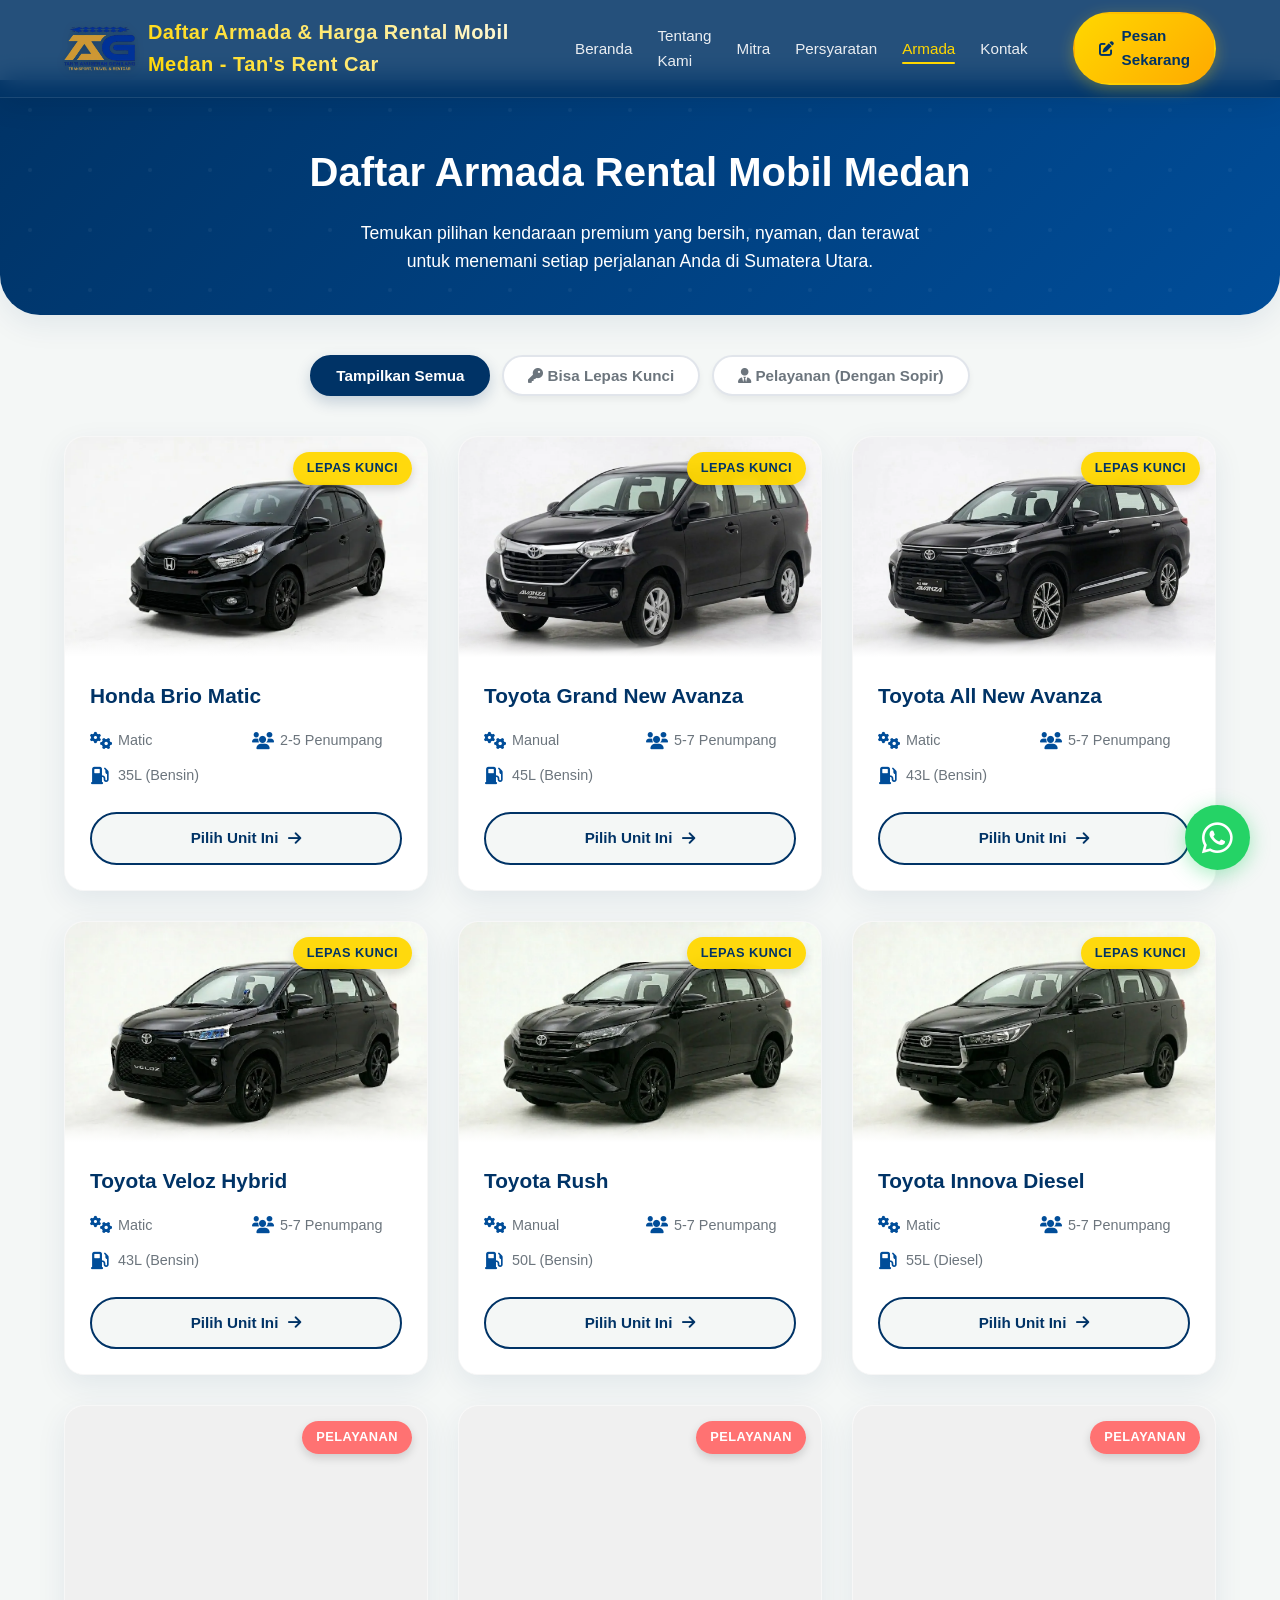
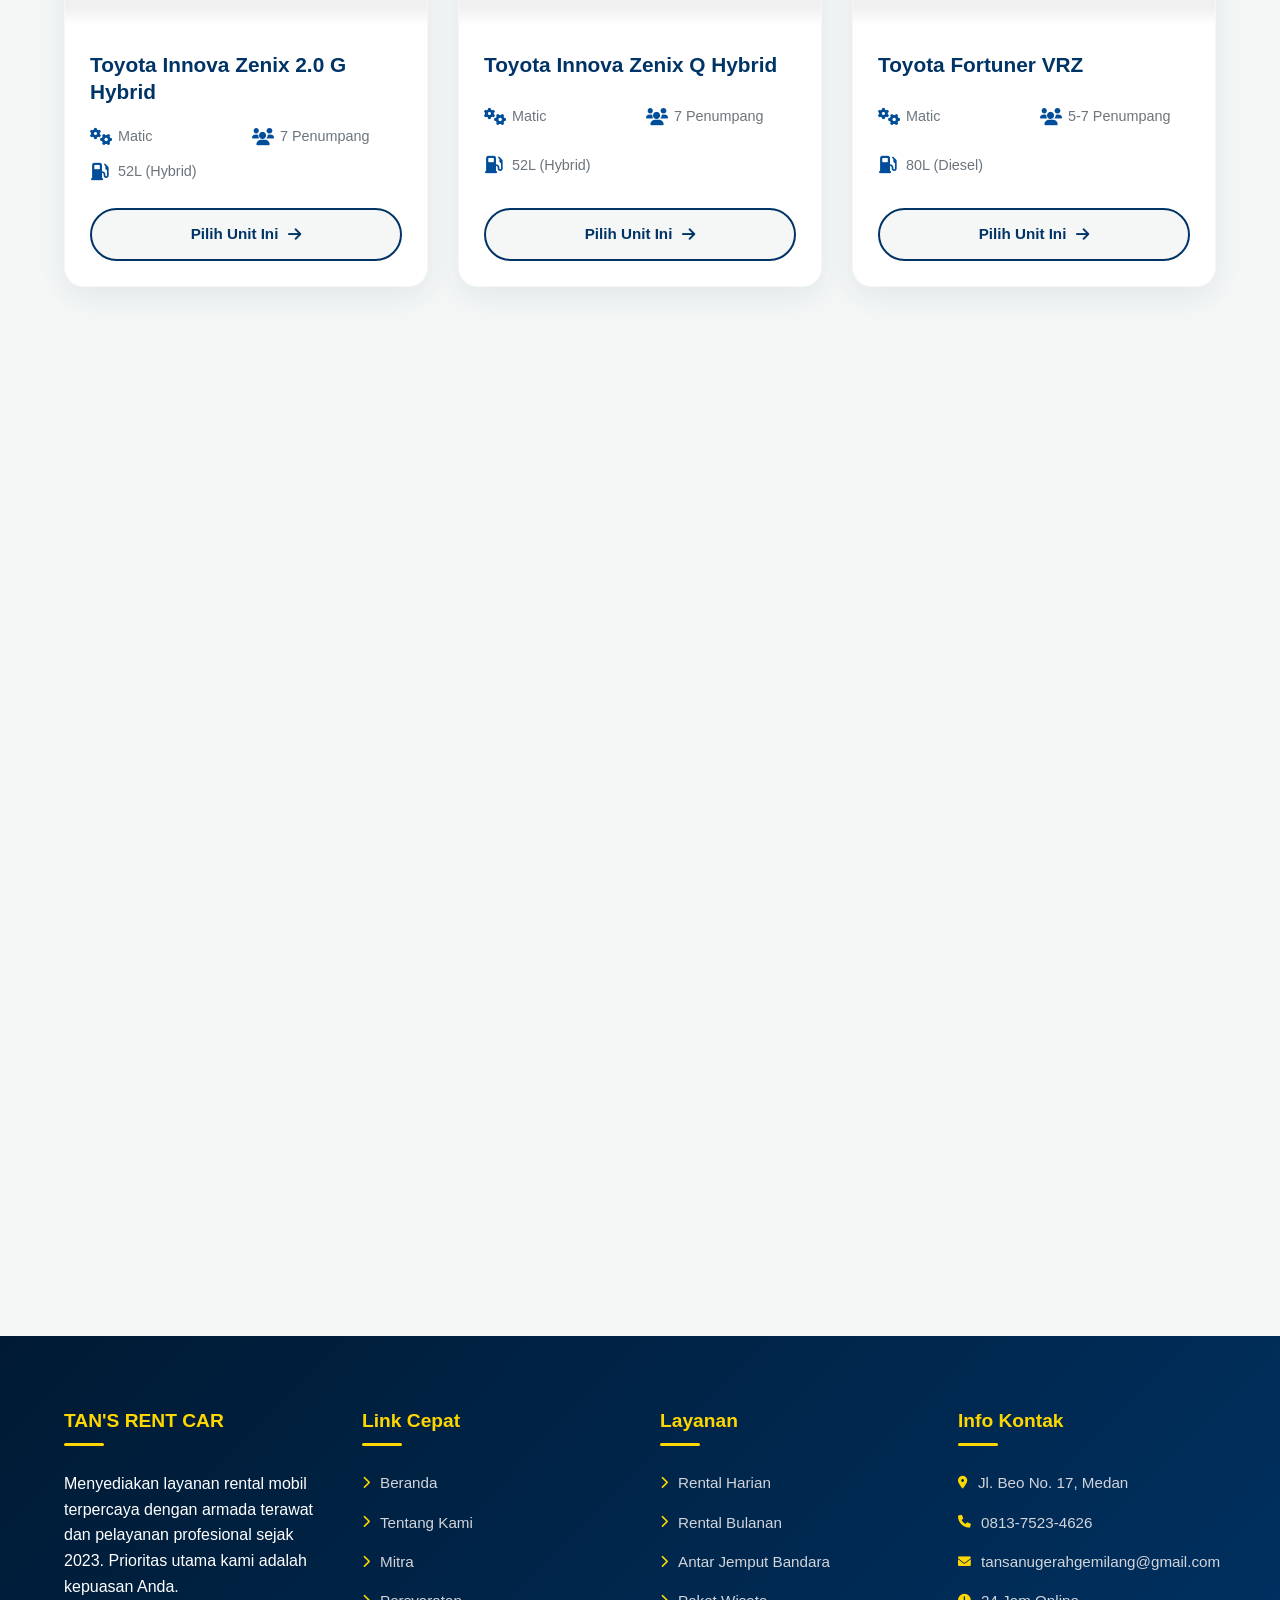
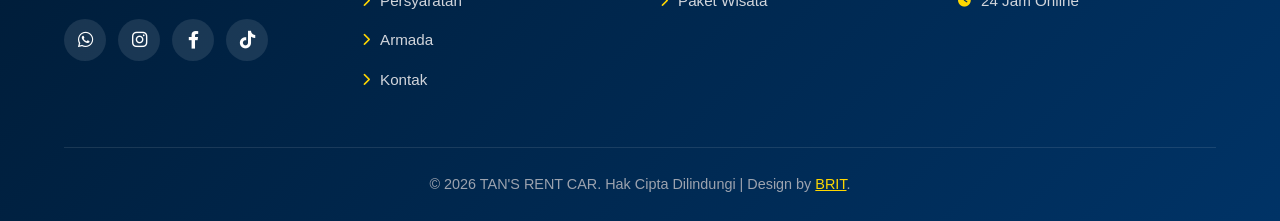
==== armada.html @ 3c029131 "feat: expand long-tail local SEO keywords and FAQ coverage" ====
<!DOCTYPE html>
<html lang="id">
<head>
    <!-- Google tag (gtag.js) -->
    <script async src="https://www.googletagmanager.com/gtag/js?id=G-ZB8KFZRFWY"></script>
    <script>
      window.dataLayer = window.dataLayer || [];
      function gtag(){dataLayer.push(arguments);}
      gtag('js', new Date());

      gtag('config', 'G-ZB8KFZRFWY');
    </script>
    <meta charset="UTF-8">
    <meta name="viewport" content="width=device-width, initial-scale=1.0">
    <meta http-equiv="Content-Security-Policy" content="default-src 'self'; script-src 'self' https://www.googletagmanager.com https://www.google-analytics.com 'sha256-/SyB4SQvWx8CmOQMzxcIfnTjiEfJ7byZ+X+lbn0sDOk=' 'sha256-6Nbt3HDarAgcZtZJyY+FLPensQbc+hHSVS0FXFqcZlA=' 'sha256-WEUgWrhBNvINw/AxRox1UqXn4tEcja2JkaOef3v3x+8=' 'sha256-boYmJisr/2beqpGK/QG5McG/4mrSDZeJEF7Q6U7xGfg=' 'sha256-eWEBRZVR6ZrWMNyUSVA+ciytlZG2GgDoQEsAKkfHtdo=' 'sha256-ehp2W5Nan13dTA8aNzaSPcrvHQl4vR4N8kj1zIrgbaQ=' 'sha256-jIcQh0q7M0CPIDn12SlfPRF9BMRomxE0v2leIboPbpA=' 'sha256-ktTuqCOpj4cZv1M55PTt7jeLiDWiyABgf1ASRct//Ps=' 'sha256-nvpTxH3gyHTzVm3LO1HSWhigM2tS8hReYiIv9SK+35o='; style-src 'self' 'unsafe-inline' https://fonts.googleapis.com https://fonts.font.im https://cdnjs.cloudflare.com; img-src 'self' data: https:; font-src 'self' https://fonts.gstatic.com https://cdnjs.cloudflare.com; connect-src 'self' https://www.google-analytics.com https://www.googletagmanager.com https://region1.google-analytics.com; frame-src https://www.google.com; object-src 'none'; base-uri 'self'; form-action 'self'; frame-ancestors 'none'; upgrade-insecure-requests;">
    <meta http-equiv="X-Content-Type-Options" content="nosniff">
    <meta http-equiv="Referrer-Policy" content="strict-origin-when-cross-origin">
    <meta http-equiv="Permissions-Policy" content="geolocation=(), microphone=(), camera=()">

    <title>Armada Rental Mobil Medan | Tan's Rent Car</title>
    <meta name="description" content="Sewa armada lengkap di Tan's Rent Car: Avanza, Innova, Zenix, Alphard, Hiace. Rental mobil Medan & Medan Sunggal lepas kunci/plus supir, harga murah.">
    <meta name="keywords" content="rental mobil medan, sewa mobil medan, rental mobil medan sunggal, sewa avanza medan, rental innova reborn medan, sewa hiace medan, rental mobil matic medan, rental mobil terpercaya di medan">
    <meta name="robots" content="index, follow, max-snippet:-1, max-image-preview:large, max-video-preview:-1">
    <link rel="canonical" href="https://tansrentcar.com/armada.html" />
    <meta property="og:title" content="Armada Rental Mobil Medan | Tan's Rent Car">
    <meta property="og:description" content="Sewa armada lengkap di Tan's Rent Car: Avanza, Innova, Zenix, Alphard, Hiace. Rental mobil Medan & Medan Sunggal lepas kunci/plus supir, harga murah.">
    <meta property="og:type" content="website">
    <meta property="og:url" content="https://tansrentcar.com/armada.html">
    <meta property="og:image" content="https://tansrentcar.com/img/logo_tans_rental_car-removebg-preview.webp">
    <meta name="twitter:card" content="summary_large_image">
    <meta name="twitter:title" content="Armada Rental Mobil Medan | Tan's Rent Car">
    <meta name="twitter:description" content="Sewa armada lengkap di Tan's Rent Car: Avanza, Innova, Zenix, Alphard, Hiace. Rental mobil Medan & Medan Sunggal lepas kunci/plus supir, harga murah.">
    <meta name="twitter:image" content="https://tansrentcar.com/img/logo_tans_rental_car-removebg-preview.webp">

    <link rel="icon" href="img/logo_tans_rental_car-removebg-preview.webp" type="image/webp">
    <link rel="stylesheet" href="https://fonts.font.im/css2?family=Poppins:wght@300;400;500;600;700;800&display=swap">
    <link rel="stylesheet" href="https://cdnjs.cloudflare.com/ajax/libs/font-awesome/6.0.0/css/all.min.css">
    <style>
        :root {
            --primary: #003366;
            --primary-light: #004d99;
            --secondary: #ffd700;
            --accent: #ff6b6b;
            --light: #f4f7f6;
            --dark: #1a1e23;
            --gray: #6c757d;
            --transition: all 0.4s cubic-bezier(0.175, 0.885, 0.32, 1.275);
            --shadow-sm: 0 4px 6px rgba(0, 0, 0, 0.05);
            --shadow-md: 0 10px 30px rgba(0, 51, 102, 0.08);
            --shadow-lg: 0 20px 40px rgba(0, 51, 102, 0.12);
            --radius: 20px;
        }

        * {
            margin: 0;
            padding: 0;
            box-sizing: border-box;
        }

        html {
            scroll-behavior: smooth;
        }

        body {
            font-family: 'Poppins', sans-serif;
            line-height: 1.6;
            color: var(--dark);
            background-color: var(--light);
            padding-top: 80px; 
            overflow-x: hidden; 
            /* padding-bottom: 80px; telah dihapus agar footer mentok ke bawah */
        }

        .container {
            width: 100%;
            max-width: 1200px;
            margin: 0 auto;
            padding: 0 24px;
        }

        /* Header Tetap dengan Glassmorphism */
        header {
            background-color: rgba(0, 51, 102, 0.85);
            color: white;
            position: fixed;
            width: 100%;
            top: 0;
            z-index: 1000;
            padding: 12px 0;
            backdrop-filter: blur(12px);
            -webkit-backdrop-filter: blur(12px);
            box-shadow: 0 4px 30px rgba(0, 0, 0, 0.1);
            border-bottom: 1px solid rgba(255, 255, 255, 0.1);
            transition: var(--transition);
        }

        .header-container {
            display: flex;
            justify-content: space-between;
            align-items: center;
        }

        .logo {
            display: flex;
            align-items: center;
            gap: 12px;
            text-decoration: none;
            transition: transform 0.3s ease;
        }

        .logo:hover {
            transform: scale(1.02);
        }

        .logo img {
            height: 45px;
            width: auto;
            object-fit: contain;
            filter: drop-shadow(0 2px 4px rgba(0,0,0,0.2));
        }

        .logo h1 {
            font-size: 1.25rem;
            font-weight: 800;
            background: linear-gradient(45deg, var(--secondary), #fff);
            -webkit-background-clip: text;
            background-clip: text;
            color: transparent;
            letter-spacing: 0.5px;
            margin: 0;
        }

        /* Navigasi Desktop & Mobile */
        nav {
            display: flex;
            align-items: center;
            gap: 20px;
        }

        nav ul {
            list-style: none;
            display: flex;
            gap: 25px;
            align-items: center;
        }

        nav a.nav-link {
            color: rgba(255, 255, 255, 0.9);
            text-decoration: none;
            font-weight: 500;
            font-size: 0.95rem;
            position: relative;
            padding: 5px 0;
            transition: color 0.3s ease;
        }

        nav a.nav-link:hover, nav a.nav-link.active {
            color: var(--secondary);
        }

        nav a.nav-link::after {
            content: '';
            position: absolute;
            bottom: -2px;
            left: 0;
            width: 0;
            height: 2px;
            background: var(--secondary);
            border-radius: 2px;
            transition: width 0.3s ease;
        }

        nav a.nav-link:hover::after, nav a.nav-link.active::after {
            width: 100%;
        }

        /* Tombol Pesan Sekarang Header */
        .btn-header-cta {
            background: linear-gradient(135deg, var(--secondary), #ffaa00);
            color: var(--primary) !important;
            padding: 10px 24px;
            border-radius: 50px;
            text-decoration: none;
            font-weight: 700;
            font-size: 0.95rem;
            transition: var(--transition);
            box-shadow: 0 4px 15px rgba(255, 215, 0, 0.3);
            display: inline-flex;
            align-items: center;
            gap: 8px;
            border: 2px solid transparent;
        }

        .btn-header-cta:hover {
            transform: translateY(-2px);
            box-shadow: 0 8px 25px rgba(255, 215, 0, 0.5);
            color: var(--primary);
        }

        .mobile-menu-btn {
            display: none;
            background: none;
            border: none;
            color: white;
            font-size: 1.5rem;
            cursor: pointer;
            z-index: 1001;
        }

        /* Page Banner Spesifik Halaman Armada */
        .page-banner {
            background: linear-gradient(135deg, var(--primary) 0%, var(--primary-light) 100%);
            padding: 60px 0 40px;
            text-align: center;
            color: white;
            position: relative;
            overflow: hidden;
            border-bottom-left-radius: 40px;
            border-bottom-right-radius: 40px;
            box-shadow: var(--shadow-md);
            margin-bottom: 40px;
        }

        .page-banner::before {
            content: '';
            position: absolute;
            top: 0;
            left: 0;
            width: 100%;
            height: 100%;
            background: url("data:image/svg+xml,%3Csvg width='60' height='60' viewBox='0 0 60 60' xmlns='http://www.w3.org/2000/svg'%3E%3Cg fill='none' fill-rule='evenodd'%3E%3Cg fill='%23ffffff' fill-opacity='0.05'%3E%3Ccircle cx='30' cy='30' r='2'/%3E%3C/g%3E%3C/g%3E%3C/svg%3E");
        }

        .page-banner h2 {
            font-size: 2.5rem;
            font-weight: 800;
            margin-bottom: 15px;
            position: relative;
            z-index: 2;
            animation: fadeInDown 0.8s ease;
        }

        .page-banner p {
            font-size: 1.1rem;
            opacity: 0.9;
            max-width: 600px;
            margin: 0 auto;
            position: relative;
            z-index: 2;
            animation: fadeInUp 0.8s ease 0.2s both;
        }

        /* Section Armada */
        .armada-section {
            padding-bottom: 80px;
        }

        /* Filter Armada */
        .filter-container {
            display: flex;
            justify-content: center;
            gap: 12px;
            margin-bottom: 40px;
            flex-wrap: wrap;
            animation: fadeInUp 0.8s ease 0.3s both;
        }

        .filter-btn {
            padding: 10px 24px;
            border-radius: 30px;
            background: white;
            color: var(--gray);
            border: 2px solid #e1e5eb;
            cursor: pointer;
            transition: var(--transition);
            font-weight: 600;
            font-size: 0.95rem;
            box-shadow: var(--shadow-sm);
        }

        .filter-btn:hover {
            border-color: var(--primary);
            color: var(--primary);
            transform: translateY(-2px);
        }

        .filter-btn.active {
            background: var(--primary);
            color: white;
            border-color: var(--primary);
            box-shadow: 0 6px 15px rgba(0, 51, 102, 0.2);
        }

        /* Grid Armada */
        .armada-grid {
            display: grid;
            grid-template-columns: repeat(auto-fit, minmax(320px, 1fr));
            gap: 30px;
        }

        .armada-card {
            background: white;
            border-radius: var(--radius);
            overflow: hidden;
            box-shadow: var(--shadow-md);
            transition: var(--transition);
            display: flex;
            flex-direction: column;
            border: 1px solid rgba(0,0,0,0.03);
            position: relative;
            opacity: 0;
            transform: translateY(30px);
        }

        .armada-card.loaded {
            opacity: 1;
            transform: translateY(0);
        }
        
        /* Animasi khusus saat difilter */
        .armada-card.filter-anim {
            animation: filterFadeIn 0.5s ease forwards;
        }

        .armada-card:hover {
            transform: translateY(-12px) !important;
            box-shadow: var(--shadow-lg);
        }

        .armada-img {
            height: 220px;
            overflow: hidden;
            position: relative;
            background-color: #f0f0f0; /* Fallback color */
        }

        .armada-img img {
            width: 100%;
            height: 100%;
            object-fit: cover;
            transition: transform 0.7s ease;
        }

        .armada-card:hover .armada-img img {
            transform: scale(1.1);
        }

        /* Badge mengambang di atas gambar */
        .armada-badge {
            position: absolute;
            top: 15px;
            right: 15px;
            padding: 6px 14px;
            border-radius: 30px;
            font-size: 0.8rem;
            font-weight: 700;
            text-transform: uppercase;
            box-shadow: 0 4px 10px rgba(0,0,0,0.15);
            backdrop-filter: blur(5px);
            z-index: 2;
            letter-spacing: 0.5px;
        }

        .badge-lepas-kunci {
            background: rgba(255, 215, 0, 0.95); /* Kuning */
            color: var(--primary);
        }

        .badge-pelayanan {
            background: rgba(255, 107, 107, 0.95); /* Merah/Accent */
            color: white;
        }

        .armada-info {
            padding: 25px;
            flex-grow: 1;
            display: flex;
            flex-direction: column;
            position: relative;
            background: white;
        }

        .armada-info::before {
            content: '';
            position: absolute;
            top: -20px;
            left: 0;
            width: 100%;
            height: 20px;
            background: linear-gradient(to top, white, transparent);
            z-index: 1;
        }

        .armada-info h3 {
            color: var(--primary);
            margin-bottom: 20px;
            font-size: 1.3rem;
            font-weight: 700;
            line-height: 1.3;
        }

        .armada-specs {
            display: grid;
            grid-template-columns: 1fr 1fr;
            gap: 12px;
            margin-bottom: 25px;
            flex-grow: 1;
        }

        .spec-item {
            display: flex;
            align-items: center;
            gap: 8px;
            color: var(--gray);
            font-size: 0.9rem;
            font-weight: 500;
        }

        .spec-item i {
            color: var(--primary-light);
            font-size: 1.1rem;
            width: 20px;
            text-align: center;
        }

        .pesan-btn {
            background: var(--light);
            color: var(--primary);
            border: 2px solid var(--primary);
            padding: 12px 20px;
            border-radius: 50px;
            cursor: pointer;
            transition: var(--transition);
            font-weight: 600;
            font-size: 0.95rem;
            text-decoration: none;
            display: flex;
            align-items: center;
            justify-content: center;
            gap: 10px;
            width: 100%;
        }

        .pesan-btn:hover {
            background: var(--primary);
            color: white;
            transform: translateY(-3px);
            box-shadow: 0 8px 20px rgba(0, 51, 102, 0.2);
        }

        /* Footer */
        footer {
            background: linear-gradient(135deg, #001a33 0%, var(--primary) 100%);
            color: white;
            padding: 70px 0 25px;
            position: relative;
        }

        .footer-content {
            display: grid;
            grid-template-columns: repeat(auto-fit, minmax(220px, 1fr));
            gap: 40px;
            margin-bottom: 40px;
        }

        .footer-column h3 {
            color: var(--secondary);
            margin-bottom: 25px;
            font-size: 1.2rem;
            position: relative;
            padding-bottom: 10px;
        }

        .footer-column h3::after {
            content: '';
            position: absolute;
            bottom: 0;
            left: 0;
            width: 40px;
            height: 3px;
            background: var(--secondary);
            border-radius: 2px;
        }

        .footer-links {
            list-style: none;
        }

        .footer-links li {
            margin-bottom: 15px;
        }

        .footer-links a {
            color: #d1d5db;
            text-decoration: none;
            transition: var(--transition);
            display: flex;
            align-items: center;
            font-size: 0.95rem;
        }

        .footer-links a i {
            margin-right: 10px;
            color: var(--secondary);
            font-size: 0.8rem;
            transition: transform 0.3s;
        }

        .footer-links a:hover {
            color: white;
            transform: translateX(5px);
        }

        .social-links {
            display: flex;
            gap: 12px;
            margin-top: 20px;
        }

        .social-link {
            display: inline-flex;
            align-items: center;
            justify-content: center;
            width: 42px;
            height: 42px;
            background: rgba(255, 255, 255, 0.1);
            border-radius: 50%;
            color: white;
            text-decoration: none;
            transition: var(--transition);
            font-size: 1.1rem;
        }

        .social-link:hover {
            background: var(--secondary);
            color: var(--primary);
            transform: translateY(-5px) rotate(8deg);
            box-shadow: 0 5px 15px rgba(255, 215, 0, 0.3);
        }

        .copyright {
            text-align: center;
            padding-top: 25px;
            border-top: 1px solid rgba(255, 255, 255, 0.1);
            color: #9ca3af;
            font-size: 0.9rem;
        }

        /* Floating WhatsApp Button */
        .whatsapp-float {
            position: fixed;
            bottom: 30px;
            right: 30px;
            width: 65px;
            height: 65px;
            background: #25D366;
            color: white;
            border-radius: 50%;
            display: flex;
            align-items: center;
            justify-content: center;
            font-size: 2.2rem;
            box-shadow: 0 4px 20px rgba(37, 211, 102, 0.4);
            z-index: 999;
            text-decoration: none;
            transition: transform 0.3s ease, box-shadow 0.3s ease;
            animation: pulse 2s infinite;
        }

        .whatsapp-float:hover {
            transform: scale(1.1) rotate(10deg);
            animation: none;
            box-shadow: 0 6px 25px rgba(37, 211, 102, 0.6);
        }

        /* Animasi */
        @keyframes fadeInDown {
            from { opacity: 0; transform: translateY(-30px); }
            to { opacity: 1; transform: translateY(0); }
        }
        
        @keyframes fadeInUp {
            from { opacity: 0; transform: translateY(30px); }
            to { opacity: 1; transform: translateY(0); }
        }

        @keyframes filterFadeIn {
            from { opacity: 0; transform: scale(0.95) translateY(10px); }
            to { opacity: 1; transform: scale(1) translateY(0); }
        }

        @keyframes pulse {
            0% { box-shadow: 0 0 0 0 rgba(37, 211, 102, 0.5); }
            70% { box-shadow: 0 0 0 15px rgba(37, 211, 102, 0); }
            100% { box-shadow: 0 0 0 0 rgba(37, 211, 102, 0); }
        }

        /* Responsiveness */
        @media (max-width: 992px) {
            nav ul {
                display: none;
                position: absolute;
                top: 100%;
                left: 0;
                width: 100%;
                background: rgba(0, 51, 102, 0.98);
                backdrop-filter: blur(15px);
                flex-direction: column;
                padding: 30px 20px;
                gap: 20px;
                box-shadow: 0 10px 30px rgba(0, 0, 0, 0.2);
                border-bottom-left-radius: 20px;
                border-bottom-right-radius: 20px;
            }

            nav ul.active {
                display: flex;
                animation: fadeInDown 0.3s ease forwards;
            }

            nav a.nav-link {
                font-size: 1.1rem;
                width: 100%;
                text-align: center;
            }

            .btn-header-cta.desktop-cta { display: none; }
            
            .btn-header-cta.mobile-cta {
                display: flex;
                width: 100%;
                justify-content: center;
                margin-top: 10px;
                padding: 12px;
            }

            .mobile-menu-btn { display: block; }
            
            .armada-specs {
                grid-template-columns: 1fr;
                gap: 8px;
            }
        }

        @media (min-width: 993px) {
            .btn-header-cta.mobile-cta { display: none !important; }
        }

        @media (max-width: 768px) {
            .page-banner {
                border-bottom-left-radius: 30px;
                border-bottom-right-radius: 30px;
                padding: 40px 20px 30px;
            }
            .page-banner h2 { font-size: 2rem; }
            .whatsapp-float { bottom: 20px; right: 20px; width: 55px; height: 55px; font-size: 1.8rem; }
            
            .filter-container { gap: 8px; }
            .filter-btn { padding: 8px 16px; font-size: 0.85rem; }
        }
    </style>
</head>
<body>
    <!-- Header -->
    <header>
        <div class="container header-container">
            <a href="index.html" class="logo">
                <img src="img/logo_tans_rental_car-removebg-preview.webp" width="561" height="351" alt="TAN'S RENT CAR Logo" loading="eager" fetchpriority="high" decoding="async">
                <h1>Daftar Armada & Harga Rental Mobil Medan - Tan's Rent Car</h1>
            </a>
            
            <nav>
                <ul id="mobileMenu">
                    <li><a href="index.html" class="nav-link">Beranda</a></li>
                    <li><a href="tentangkami.html" class="nav-link">Tentang Kami</a></li>
                    <li><a href="index.html#mitra" class="nav-link">Mitra</a></li> 
                    <li><a href="persyaratan.html" class="nav-link">Persyaratan</a></li>
                    <li><a href="armada.html" class="nav-link active">Armada</a></li>
                    <li><a href="kontak.html" class="nav-link">Kontak</a></li>
                    <!-- Tombol Pesan Khusus Mobile Menu -->
                    <li>
                        <a href="kontak.html" class="btn-header-cta mobile-cta">
                            <i class="fas fa-edit"></i> Pesan Sekarang
                        </a>
                    </li>
                </ul>
                <!-- Tombol Pesan Khusus Desktop -->
                <a href="kontak.html" class="btn-header-cta desktop-cta">
                    <i class="fas fa-edit"></i> Pesan Sekarang
                </a>
            </nav>
            
            <button class="mobile-menu-btn" id="mobileMenuBtn" aria-label="Menu">
                <i class="fas fa-bars"></i>
            </button>
        </div>
    </header>

    <!-- Page Banner -->
    <section class="page-banner">
        <div class="container">
            <h2>Daftar Armada Rental Mobil Medan</h2>
            <p>Temukan pilihan kendaraan premium yang bersih, nyaman, dan terawat untuk menemani setiap perjalanan Anda di Sumatera Utara.</p>
        </div>
    </section>

    <!-- Section Armada -->
    <section id="armada" class="armada-section">
        <div class="container">
            <!-- Filter -->
            <div class="filter-container">
                <button class="filter-btn active" data-filter="all">Tampilkan Semua</button>
                <button class="filter-btn" data-filter="bisa-lepas-kunci"><i class="fas fa-key"></i> Bisa Lepas Kunci</button>
                <button class="filter-btn" data-filter="pelayanan"><i class="fas fa-user-tie"></i> Pelayanan (Dengan Sopir)</button>
            </div>

            <!-- Grid Armada -->
            <div class="armada-grid" id="armadaGrid">
                
                <!-- Armada 1 -->
                <div class="armada-card" data-category="bisa-lepas-kunci">
                    <div class="armada-img">
                        <div class="armada-badge badge-lepas-kunci">Lepas Kunci</div>
                        <img src="img/Honda Brio Matic.webp" width="1024" height="559" alt="Honda Brio Matic - Sewa Mobil Medan Tan's Rent Car" loading="lazy" decoding="async">
                    </div>
                    <div class="armada-info">
                        <h3>Honda Brio Matic</h3>
                        <div class="armada-specs">
                            <div class="spec-item"><i class="fas fa-cogs"></i> Matic</div>
                            <div class="spec-item"><i class="fas fa-users"></i> 2-5 Penumpang</div>
                            <div class="spec-item"><i class="fas fa-gas-pump"></i> 35L (Bensin)</div>
                        </div>
                        <a href="https://wa.me/6281375234626?text=Halo%20Admin,%20saya%20tertarik%20menyewa%20Honda%20Brio%20Matic." class="pesan-btn">
                            <span>Pilih Unit Ini</span> <i class="fas fa-arrow-right"></i>
                        </a>
                    </div>
                </div>

                <!-- Armada 2 -->
                <div class="armada-card" data-category="bisa-lepas-kunci">
                    <div class="armada-img">
                        <div class="armada-badge badge-lepas-kunci">Lepas Kunci</div>
                        <img src="img/Toyota Grand New Avanza.webp" width="1380" height="752" alt="Toyota Grand New Avanza - Sewa Mobil Medan Tan's Rent Car" loading="lazy" decoding="async">
                    </div>
                    <div class="armada-info">
                        <h3>Toyota Grand New Avanza</h3>
                        <div class="armada-specs">
                            <div class="spec-item"><i class="fas fa-cogs"></i> Manual</div>
                            <div class="spec-item"><i class="fas fa-users"></i> 5-7 Penumpang</div>
                            <div class="spec-item"><i class="fas fa-gas-pump"></i> 45L (Bensin)</div>
                        </div>
                        <a href="https://wa.me/6281375234626?text=Halo%20Admin,%20saya%20tertarik%20menyewa%20Toyota%20Grand%20New%20Avanza." class="pesan-btn">
                            <span>Pilih Unit Ini</span> <i class="fas fa-arrow-right"></i>
                        </a>
                    </div>
                </div>

                <!-- Armada 3 -->
                <div class="armada-card" data-category="bisa-lepas-kunci">
                    <div class="armada-img">
                        <div class="armada-badge badge-lepas-kunci">Lepas Kunci</div>
                        <img src="img/Toyota All New Avanza.webp" width="1407" height="768" alt="Toyota All New Avanza - Sewa Mobil Medan Tan's Rent Car" loading="lazy" decoding="async">
                    </div>
                    <div class="armada-info">
                        <h3>Toyota All New Avanza</h3>
                        <div class="armada-specs">
                            <div class="spec-item"><i class="fas fa-cogs"></i> Matic</div>
                            <div class="spec-item"><i class="fas fa-users"></i> 5-7 Penumpang</div>
                            <div class="spec-item"><i class="fas fa-gas-pump"></i> 43L (Bensin)</div>
                        </div>
                        <a href="https://wa.me/6281375234626?text=Halo%20Admin,%20saya%20tertarik%20menyewa%20Toyota%20All%20New%20Avanza." class="pesan-btn">
                            <span>Pilih Unit Ini</span> <i class="fas fa-arrow-right"></i>
                        </a>
                    </div>
                </div>

                <!-- Armada 4 -->
                <div class="armada-card" data-category="bisa-lepas-kunci">
                    <div class="armada-img">
                        <div class="armada-badge badge-lepas-kunci">Lepas Kunci</div>
                        <img src="img/Toyota Veloz Hybrid.webp" width="1024" height="559" alt="Toyota Veloz Hybrid - Sewa Mobil Medan Tan's Rent Car" loading="lazy" decoding="async">
                    </div>
                    <div class="armada-info">
                        <h3>Toyota Veloz Hybrid</h3>
                        <div class="armada-specs">
                            <div class="spec-item"><i class="fas fa-cogs"></i> Matic</div>
                            <div class="spec-item"><i class="fas fa-users"></i> 5-7 Penumpang</div>
                            <div class="spec-item"><i class="fas fa-gas-pump"></i> 43L (Bensin)</div>
                        </div>
                        <a href="https://wa.me/6281375234626?text=Halo%20Admin,%20saya%20tertarik%20menyewa%20Toyota%20Veloz%20Hybrid." class="pesan-btn">
                            <span>Pilih Unit Ini</span> <i class="fas fa-arrow-right"></i>
                        </a>
                    </div>
                </div>

                <!-- Armada 5 -->
                <div class="armada-card" data-category="bisa-lepas-kunci">
                    <div class="armada-img">
                        <div class="armada-badge badge-lepas-kunci">Lepas Kunci</div>
                        <img src="img/Toyota Rush.webp" width="1024" height="559" alt="Toyota Rush - Sewa Mobil Medan Tan's Rent Car" loading="lazy" decoding="async">
                    </div>
                    <div class="armada-info">
                        <h3>Toyota Rush</h3>
                        <div class="armada-specs">
                            <div class="spec-item"><i class="fas fa-cogs"></i> Manual</div>
                            <div class="spec-item"><i class="fas fa-users"></i> 5-7 Penumpang</div>
                            <div class="spec-item"><i class="fas fa-gas-pump"></i> 50L (Bensin)</div>
                        </div>
                        <a href="https://wa.me/6281375234626?text=Halo%20Admin,%20saya%20tertarik%20menyewa%20Toyota%20Rush." class="pesan-btn">
                            <span>Pilih Unit Ini</span> <i class="fas fa-arrow-right"></i>
                        </a>
                    </div>
                </div>

                <!-- Armada 6 -->
                <div class="armada-card" data-category="bisa-lepas-kunci">
                    <div class="armada-img">
                        <div class="armada-badge badge-lepas-kunci">Lepas Kunci</div>
                        <img src="img/Toyota Kijang Innova Diesel Matic.webp" width="1024" height="559" alt="Toyota Kijang Innova Diesel Matic - Sewa Mobil Medan Tan's Rent Car" loading="lazy" decoding="async">
                    </div>
                    <div class="armada-info">
                        <h3>Toyota Innova Diesel</h3>
                        <div class="armada-specs">
                            <div class="spec-item"><i class="fas fa-cogs"></i> Matic</div>
                            <div class="spec-item"><i class="fas fa-users"></i> 5-7 Penumpang</div>
                            <div class="spec-item"><i class="fas fa-gas-pump"></i> 55L (Diesel)</div>
                        </div>
                        <a href="https://wa.me/6281375234626?text=Halo%20Admin,%20saya%20tertarik%20menyewa%20Toyota%20Innova%20Diesel%20Matic." class="pesan-btn">
                            <span>Pilih Unit Ini</span> <i class="fas fa-arrow-right"></i>
                        </a>
                    </div>
                </div>

                <!-- Armada 7 -->
                <div class="armada-card" data-category="pelayanan">
                    <div class="armada-img">
                        <div class="armada-badge badge-pelayanan">Pelayanan</div>
                        <img src="img/Toyota Kijang Innova Zenix 2.0 G Hybrid.webp" width="1024" height="559" alt="Toyota Kijang Innova Zenix 2.0 G Hybrid - Sewa Mobil Medan Tan's Rent Car" loading="lazy" decoding="async">
                    </div>
                    <div class="armada-info">
                        <h3>Toyota Innova Zenix 2.0 G Hybrid</h3>
                        <div class="armada-specs">
                            <div class="spec-item"><i class="fas fa-cogs"></i> Matic</div>
                            <div class="spec-item"><i class="fas fa-users"></i> 7 Penumpang</div>
                            <div class="spec-item"><i class="fas fa-gas-pump"></i> 52L (Hybrid)</div>
                        </div>
                        <a href="https://wa.me/6281375234626?text=Halo%20Admin,%20saya%20tertarik%20menyewa%20Toyota%20Innova%20Zenix%202.0%20G%20Hybrid." class="pesan-btn">
                            <span>Pilih Unit Ini</span> <i class="fas fa-arrow-right"></i>
                        </a>
                    </div>
                </div>

                <!-- Armada 8 -->
                <div class="armada-card" data-category="pelayanan">
                    <div class="armada-img">
                        <div class="armada-badge badge-pelayanan">Pelayanan</div>
                        <img src="img/Toyota Kijang Innova Zenix Q Hybrid.webp" width="1024" height="559" alt="Toyota Kijang Innova Zenix Q Hybrid - Sewa Mobil Medan Tan's Rent Car" loading="lazy" decoding="async">
                    </div>
                    <div class="armada-info">
                        <h3>Toyota Innova Zenix Q Hybrid</h3>
                        <div class="armada-specs">
                            <div class="spec-item"><i class="fas fa-cogs"></i> Matic</div>
                            <div class="spec-item"><i class="fas fa-users"></i> 7 Penumpang</div>
                            <div class="spec-item"><i class="fas fa-gas-pump"></i> 52L (Hybrid)</div>
                        </div>
                        <a href="https://wa.me/6281375234626?text=Halo%20Admin,%20saya%20tertarik%20menyewa%20Toyota%20Innova%20Zenix%20Q%20Hybrid." class="pesan-btn">
                            <span>Pilih Unit Ini</span> <i class="fas fa-arrow-right"></i>
                        </a>
                    </div>
                </div>

                <!-- Armada 9 -->
                <div class="armada-card" data-category="pelayanan">
                    <div class="armada-img">
                        <div class="armada-badge badge-pelayanan">Pelayanan</div>
                        <img src="img/Toyota Fortuner VRZ.webp" width="1024" height="559" alt="Toyota Fortuner VRZ - Sewa Mobil Medan Tan's Rent Car" loading="lazy" decoding="async">
                    </div>
                    <div class="armada-info">
                        <h3>Toyota Fortuner VRZ</h3>
                        <div class="armada-specs">
                            <div class="spec-item"><i class="fas fa-cogs"></i> Matic</div>
                            <div class="spec-item"><i class="fas fa-users"></i> 5-7 Penumpang</div>
                            <div class="spec-item"><i class="fas fa-gas-pump"></i> 80L (Diesel)</div>
                        </div>
                        <a href="https://wa.me/6281375234626?text=Halo%20Admin,%20saya%20tertarik%20menyewa%20Toyota%20Fortuner%20VRZ." class="pesan-btn">
                            <span>Pilih Unit Ini</span> <i class="fas fa-arrow-right"></i>
                        </a>
                    </div>
                </div>

                <!-- Armada 10 -->
                <div class="armada-card" data-category="pelayanan">
                    <div class="armada-img">
                        <div class="armada-badge badge-pelayanan">Pelayanan</div>
                        <img src="img/Toyota Alphard Transformer.webp" width="1407" height="768" alt="Toyota Alphard Transformer - Sewa Mobil Medan Tan's Rent Car" loading="lazy" decoding="async">
                    </div>
                    <div class="armada-info">
                        <h3>Toyota Alphard Transformer</h3>
                        <div class="armada-specs">
                            <div class="spec-item"><i class="fas fa-cogs"></i> Matic</div>
                            <div class="spec-item"><i class="fas fa-users"></i> 2-6 Penumpang</div>
                            <div class="spec-item"><i class="fas fa-gas-pump"></i> 75L (Bensin)</div>
                        </div>
                        <a href="https://wa.me/6281375234626?text=Halo%20Admin,%20saya%20tertarik%20menyewa%20Toyota%20Alphard%20Transformer." class="pesan-btn">
                            <span>Pilih Unit Ini</span> <i class="fas fa-arrow-right"></i>
                        </a>
                    </div>
                </div>

                <!-- Armada 11 -->
                <div class="armada-card" data-category="pelayanan">
                    <div class="armada-img">
                        <div class="armada-badge badge-pelayanan">Pelayanan</div>
                        <img src="img/Toyota Alphard HEV.webp" width="1920" height="1011" alt="Toyota Alphard HEV - Sewa Mobil Medan Tan's Rent Car" loading="lazy" decoding="async">
                    </div>
                    <div class="armada-info">
                        <h3>Toyota Alphard HEV</h3>
                        <div class="armada-specs">
                            <div class="spec-item"><i class="fas fa-cogs"></i> Matic</div>
                            <div class="spec-item"><i class="fas fa-users"></i> 2-6 Penumpang</div>
                            <div class="spec-item"><i class="fas fa-gas-pump"></i> 60L (Hybrid)</div>
                        </div>
                        <a href="https://wa.me/6281375234626?text=Halo%20Admin,%20saya%20tertarik%20menyewa%20Toyota%20Alphard%20HEV." class="pesan-btn">
                            <span>Pilih Unit Ini</span> <i class="fas fa-arrow-right"></i>
                        </a>
                    </div>
                </div>

                <!-- Armada 12 (Diubah menjadi Toyota Hiace Premium) -->
                <div class="armada-card" data-category="pelayanan">
                    <div class="armada-img">
                        <div class="armada-badge badge-pelayanan">Pelayanan</div>
                        <img src="img/Toyota HiAce Premio.webp" width="1407" height="768" alt="Toyota Hiace Premium - Sewa Mobil Medan Tan's Rent Car" loading="lazy" decoding="async">
                    </div>
                    <div class="armada-info">
                        <h3>Toyota Hiace Premium</h3>
                        <div class="armada-specs">
                            <div class="spec-item"><i class="fas fa-cogs"></i> Manual</div>
                            <div class="spec-item"><i class="fas fa-users"></i> 11-16 Penumpang</div>
                            <div class="spec-item"><i class="fas fa-gas-pump"></i> 70L (Diesel)</div>
                        </div>
                        <a href="https://wa.me/6281375234626?text=Halo%20Admin,%20saya%20tertarik%20menyewa%20Toyota%20Hiace%20Premium." class="pesan-btn">
                            <span>Pilih Unit Ini</span> <i class="fas fa-arrow-right"></i>
                        </a>
                    </div>
                </div>
                
                <!-- Armada 13 (Baru: Toyota Hiace) -->
                <div class="armada-card" data-category="pelayanan">
                    <div class="armada-img">
                        <div class="armada-badge badge-pelayanan">Pelayanan</div>
                        <img src="img/toyota hiace biasa.webp" width="1407" height="768" alt="Toyota Hiace - Sewa Mobil Medan Tan's Rent Car" loading="lazy" decoding="async">
                    </div>
                    <div class="armada-info">
                        <h3>Toyota Hiace</h3>
                        <div class="armada-specs">
                            <div class="spec-item"><i class="fas fa-cogs"></i> Manual</div>
                            <div class="spec-item"><i class="fas fa-users"></i> 11-16 Penumpang</div>
                            <div class="spec-item"><i class="fas fa-gas-pump"></i> 70L (Diesel)</div>
                        </div>
                        <a href="https://wa.me/6281375234626?text=Halo%20Admin,%20saya%20tertarik%20menyewa%20Toyota%20Hiace." class="pesan-btn">
                            <span>Pilih Unit Ini</span> <i class="fas fa-arrow-right"></i>
                        </a>
                    </div>
                </div>

            </div>
        </div>
    </section>

    <!-- Footer -->
    <footer>
        <div class="container">
            <div class="footer-content">
                <div class="footer-column">
                    <h3>TAN'S RENT CAR</h3>
                    <p>Menyediakan layanan rental mobil terpercaya dengan armada terawat dan pelayanan profesional sejak 2023. Prioritas utama kami adalah kepuasan Anda.</p>
                    <div class="social-links">
                        <a href="https://wa.me/6281375234626" class="social-link"><i class="fab fa-whatsapp"></i></a>
                        <a href="https://www.instagram.com/tansrental?igsh=aW9obWxkbWVneWtj" class="social-link"><i class="fab fa-instagram"></i></a>
                        <a href="https://facebook.com" class="social-link"><i class="fab fa-facebook-f"></i></a>
                        <a href="https://www.tiktok.com/@tans.rent.cars?_r=1&_t=ZS-954TIKtgtpn" class="social-link"><i class="fab fa-tiktok"></i></a>
                    </div>
                </div>
                <div class="footer-column">
                    <h3>Link Cepat</h3>
                    <ul class="footer-links">
                        <li><a href="index.html"><i class="fas fa-chevron-right"></i> Beranda</a></li>
                        <li><a href="tentangkami.html"><i class="fas fa-chevron-right"></i> Tentang Kami</a></li>
                        <li><a href="index.html#mitra"><i class="fas fa-chevron-right"></i> Mitra</a></li>
                        <li><a href="persyaratan.html"><i class="fas fa-chevron-right"></i> Persyaratan</a></li>
                        <li><a href="armada.html"><i class="fas fa-chevron-right"></i> Armada</a></li>
                        <li><a href="kontak.html"><i class="fas fa-chevron-right"></i> Kontak</a></li>
                    </ul>
                </div>
                <div class="footer-column">
                    <h3>Layanan</h3>
                    <ul class="footer-links">
                        <li><a href="kontak.html"><i class="fas fa-chevron-right"></i> Rental Harian</a></li>
                        <li><a href="kontak.html"><i class="fas fa-chevron-right"></i> Rental Bulanan</a></li>
                        <li><a href="kontak.html"><i class="fas fa-chevron-right"></i> Antar Jemput Bandara</a></li>
                        <li><a href="paket-wisata.html"><i class="fas fa-chevron-right"></i> Paket Wisata</a></li>
                    </ul>
                </div>
                <div class="footer-column">
                    <h3>Info Kontak</h3>
                    <ul class="footer-links">
                        <li><a href="#"><i class="fas fa-map-marker-alt"></i> Jl. Beo No. 17, Medan</a></li>
                        <li><a href="tel:081375234626"><i class="fas fa-phone"></i> 0813-7523-4626</a></li>
                        <li><a href="mailto:tansanugerahgemilang@gmail.com"><i class="fas fa-envelope"></i> tansanugerahgemilang@gmail.com</a></li>
                        <li><a href="#"><i class="fas fa-clock"></i> 24 Jam Online</a></li>
                    </ul>
                </div>
            </div>
            <div class="copyright">
                <p>&copy; 2026 TAN'S RENT CAR. Hak Cipta Dilindungi | Design by <a href="https://www.instagram.com/beerage111/" target="_blank" rel="noopener noreferrer" style="color: var(--secondary); text-decoration: underline;">BRIT</a>.</p>
            </div>
        </div>
    </footer>

    <!-- Tombol WhatsApp Mengambang -->
    <a href="https://wa.me/6281375234626" class="whatsapp-float" target="_blank" rel="noopener noreferrer" title="Hubungi Kami di WhatsApp">
        <i class="fab fa-whatsapp"></i>
    </a>

    <script>
        // Toggle Mobile Menu
        const mobileMenuBtn = document.getElementById('mobileMenuBtn');
        const mobileMenu = document.getElementById('mobileMenu');
        
        function toggleMobileMenu() {
            mobileMenu.classList.toggle('active');
            const icon = mobileMenuBtn.querySelector('i');
            if (mobileMenu.classList.contains('active')) {
                icon.classList.remove('fa-bars');
                icon.classList.add('fa-times');
            } else {
                icon.classList.remove('fa-times');
                icon.classList.add('fa-bars');
            }
        }

        mobileMenuBtn.addEventListener('click', (e) => {
            e.stopPropagation();
            toggleMobileMenu();
        });

        // Close menu clicking outside
        document.addEventListener('click', function(e) {
            if (mobileMenu.classList.contains('active') && !mobileMenu.contains(e.target) && e.target !== mobileMenuBtn) {
                mobileMenu.classList.remove('active');
                const icon = mobileMenuBtn.querySelector('i');
                icon.classList.remove('fa-times');
                icon.classList.add('fa-bars');
            }
        });

        // Animasi Scroll (Intersection Observer) dengan efek bertingkat (Staggered)
        const observerOptions = {
            threshold: 0.1,
            rootMargin: '0px 0px -50px 0px'
        };

        const observer = new IntersectionObserver((entries) => {
            entries.forEach((entry) => {
                if (entry.isIntersecting) {
                    const delay = entry.target.dataset.delay || 0;
                    setTimeout(() => {
                        entry.target.classList.add('loaded');
                    }, delay);
                    observer.unobserve(entry.target);
                }
            });
        }, observerOptions);

        // Inisialisasi delay animasi pada kartu armada awal load
        const cards = document.querySelectorAll('.armada-card');
        cards.forEach((card, index) => {
            card.dataset.delay = index * 100; // Delay berurutan per card
            observer.observe(card);
        });

        // Efek transparan header saat di-scroll
        const header = document.querySelector('header');
        window.addEventListener('scroll', () => {
            if (window.scrollY > 50) {
                header.style.padding = '8px 0';
                header.style.backgroundColor = 'rgba(0, 51, 102, 0.95)';
            } else {
                header.style.padding = '12px 0';
                header.style.backgroundColor = 'rgba(0, 51, 102, 0.85)';
            }
        });

        // Filter Armada Logic
        const filterButtons = document.querySelectorAll('.filter-btn');
        
        filterButtons.forEach(button => {
            button.addEventListener('click', () => {
                // Hapus kelas aktif dari semua tombol filter
                filterButtons.forEach(btn => btn.classList.remove('active'));
                button.classList.add('active'); // Aktifkan yang diklik

                const filterValue = button.getAttribute('data-filter');

                cards.forEach(card => {
                    // Reset animasi sebelumnya jika ada
                    card.classList.remove('filter-anim');
                    
                    if (filterValue === 'all' || card.getAttribute('data-category') === filterValue) {
                        card.style.display = 'flex';
                        // Pancing reflow DOM agar animasi CSS berjalan ulang
                        void card.offsetWidth; 
                        card.classList.add('filter-anim');
                    } else {
                        card.style.display = 'none';
                    }
                });
            });
        });
    </script>
</body>
</html>
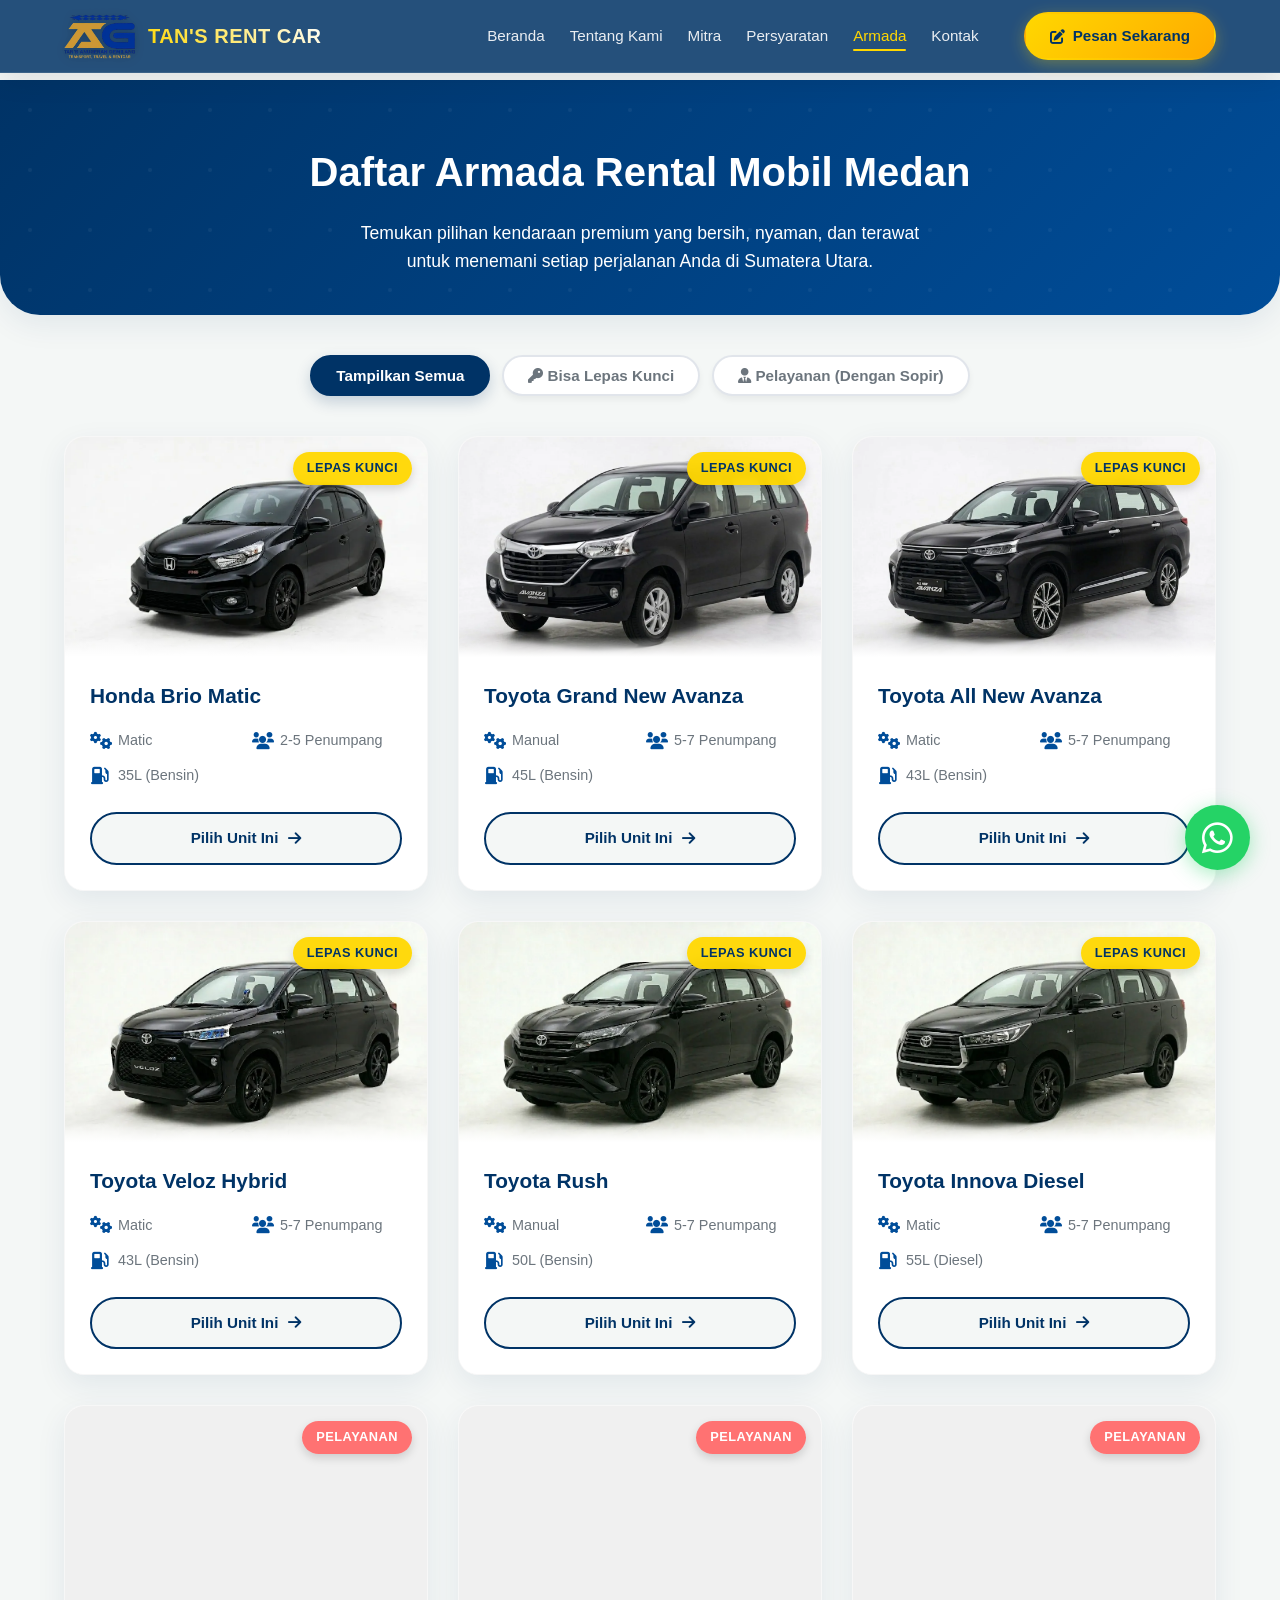
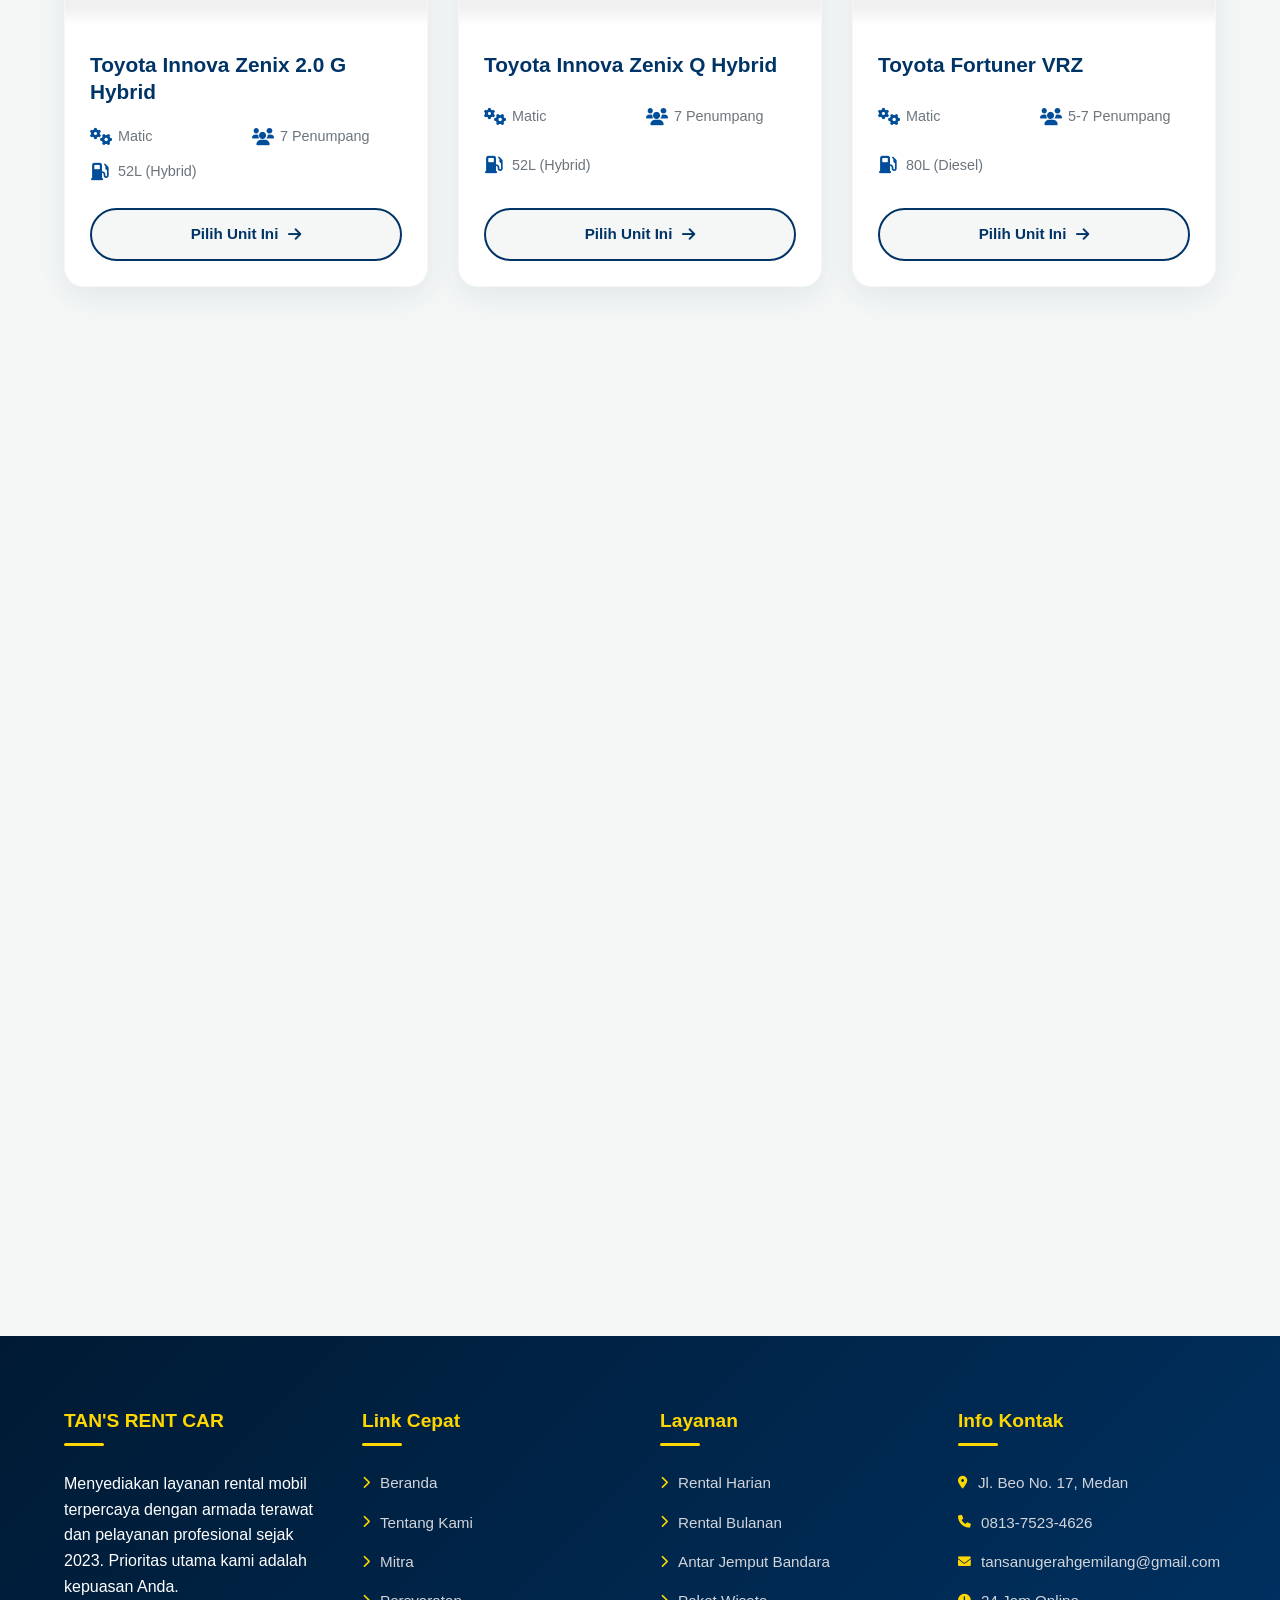
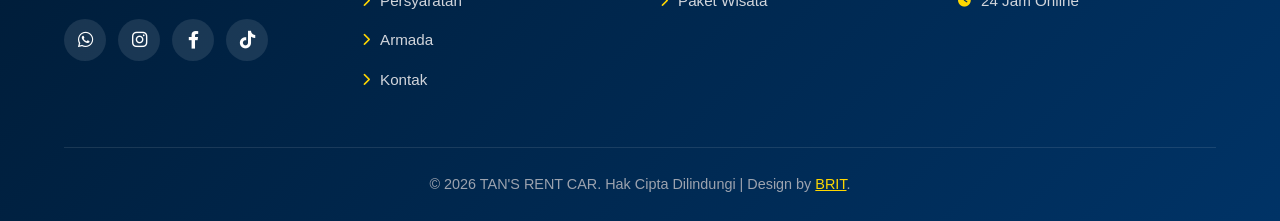
==== commit b943e29b: "refactor: improve visual hierarchy and human-first copywriting" ====
--- a/armada.html
+++ b/armada.html
@@ -666,7 +666,7 @@
         <div class="container header-container">
             <a href="index.html" class="logo">
                 <img src="img/logo_tans_rental_car-removebg-preview.webp" width="561" height="351" alt="TAN'S RENT CAR Logo" loading="eager" fetchpriority="high" decoding="async">
-                <h1>Daftar Armada & Harga Rental Mobil Medan - Tan's Rent Car</h1>
+                <h1>TAN'S RENT CAR</h1>
             </a>
             
             <nav>
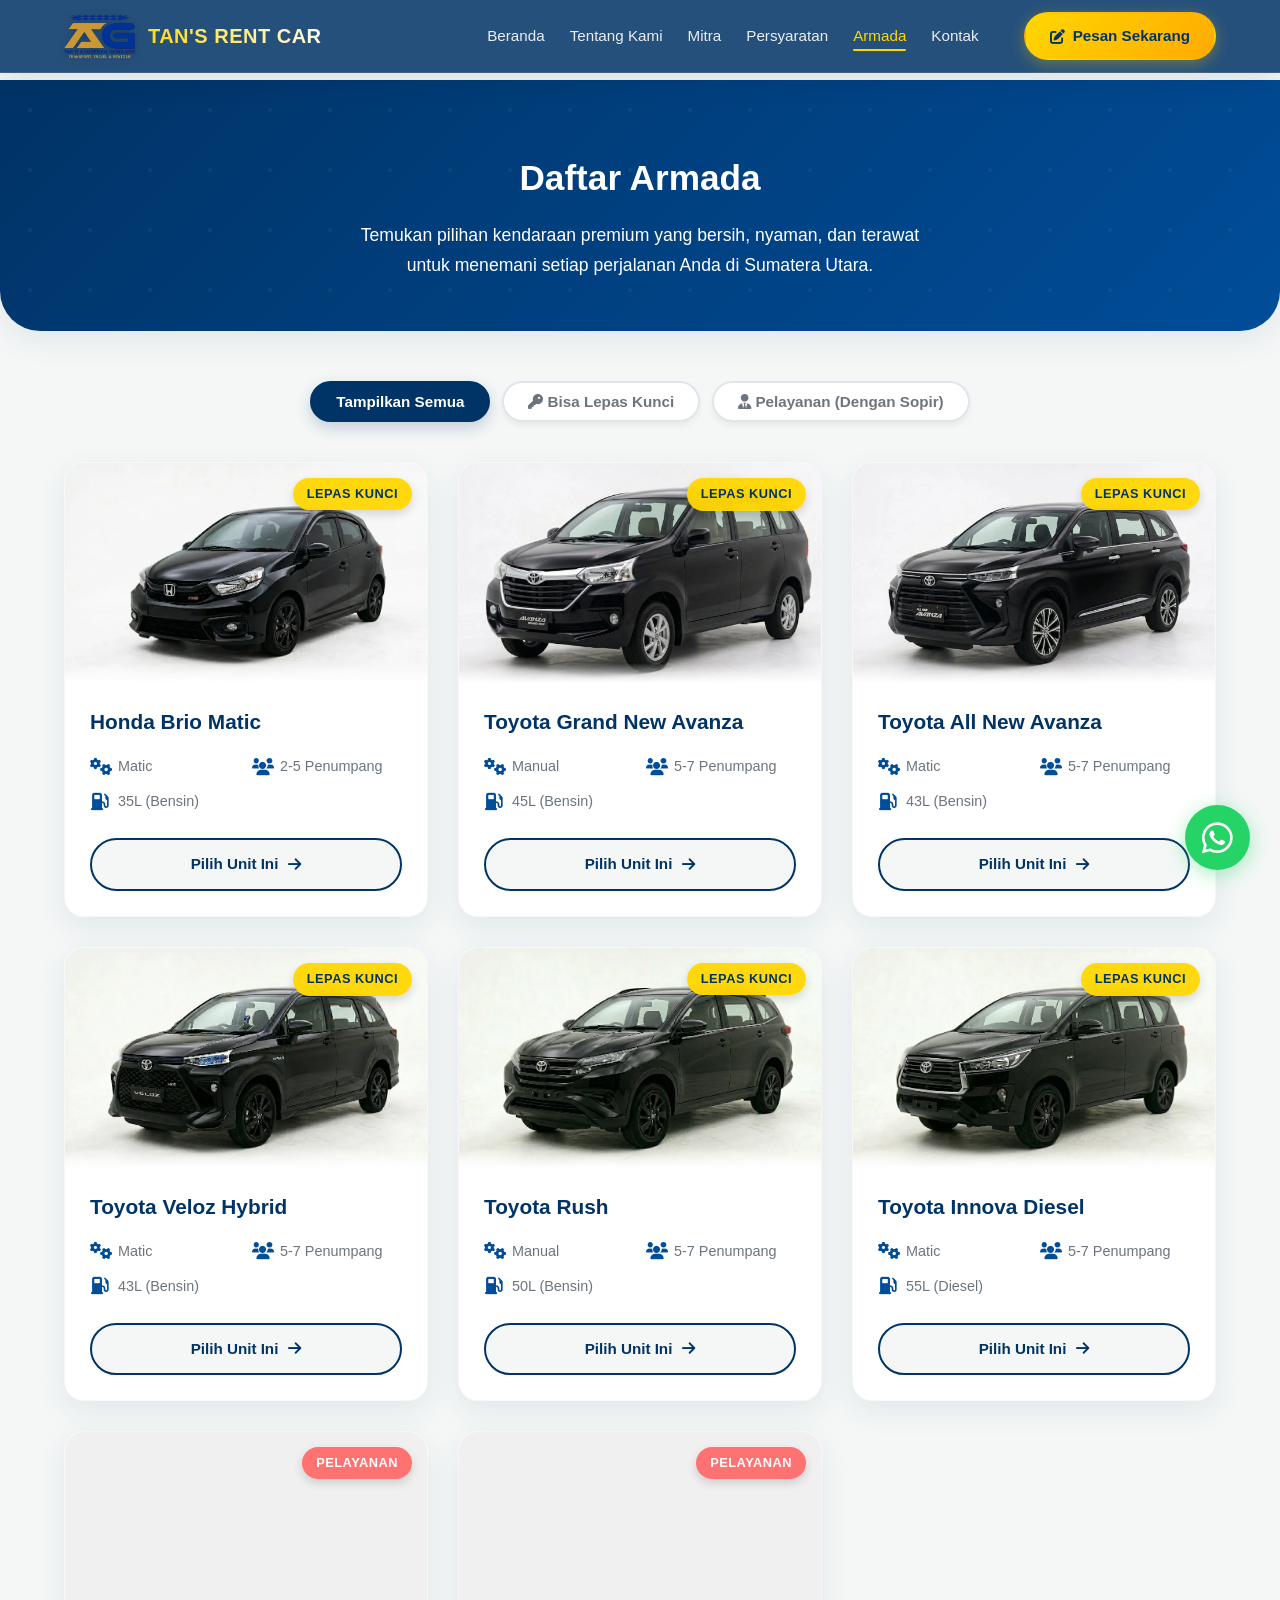
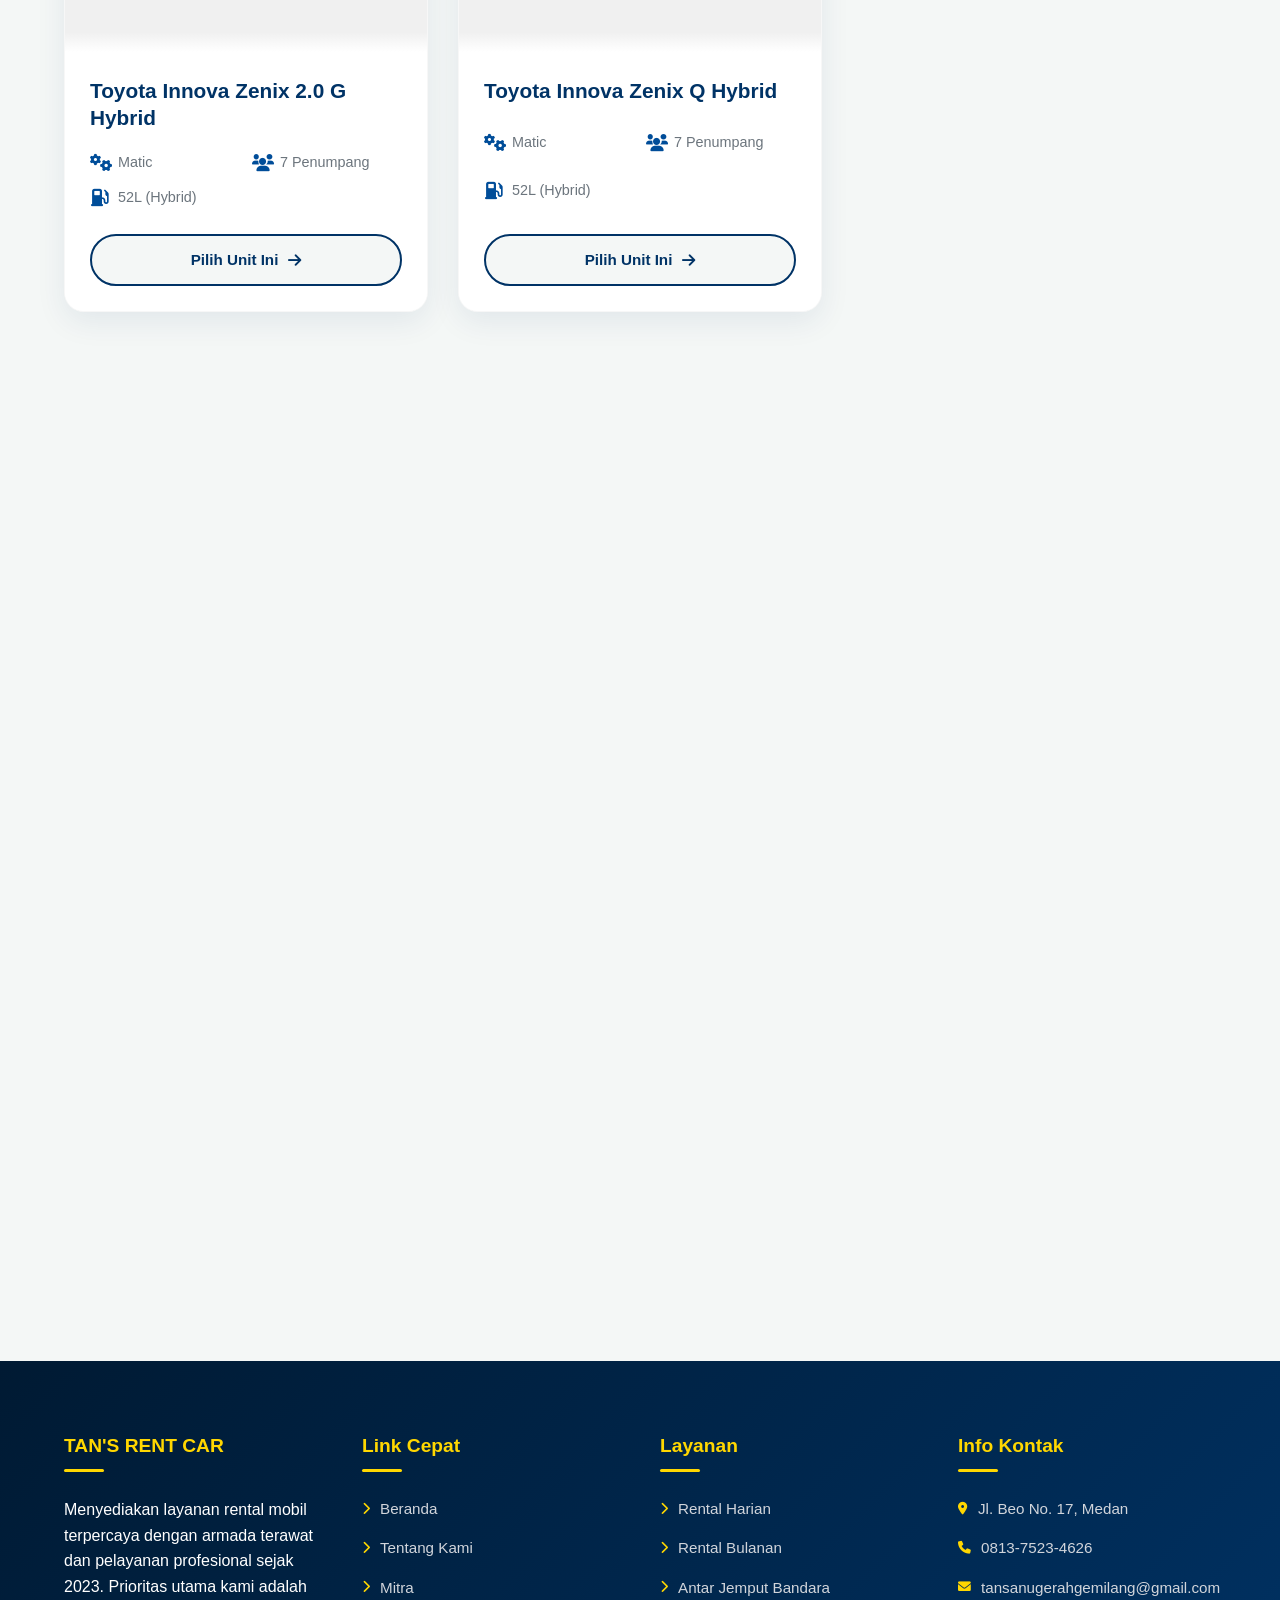
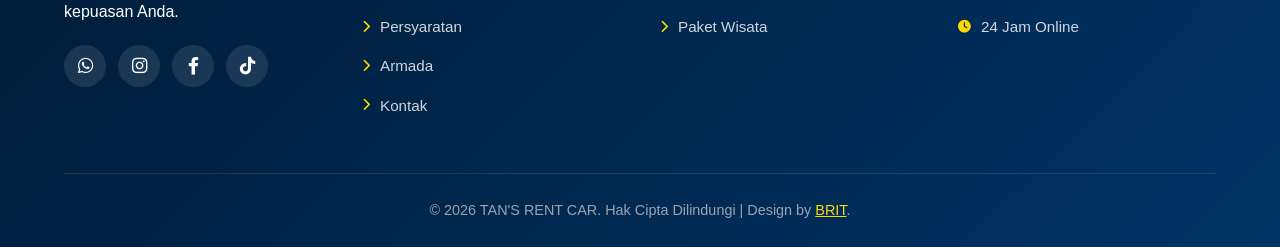
==== commit 80ef6632: "refactor: extend visual polish and human-first headings to all pages" ====
--- a/armada.html
+++ b/armada.html
@@ -210,7 +210,7 @@
         /* Page Banner Spesifik Halaman Armada */
         .page-banner {
             background: linear-gradient(135deg, var(--primary) 0%, var(--primary-light) 100%);
-            padding: 60px 0 40px;
+            padding: 70px 0 50px;
             text-align: center;
             color: white;
             position: relative;
@@ -218,7 +218,7 @@
             border-bottom-left-radius: 40px;
             border-bottom-right-radius: 40px;
             box-shadow: var(--shadow-md);
-            margin-bottom: 40px;
+            margin-bottom: 50px;
         }
 
         .page-banner::before {
@@ -232,7 +232,7 @@
         }
 
         .page-banner h2 {
-            font-size: 2.5rem;
+            font-size: 2.2rem;
             font-weight: 800;
             margin-bottom: 15px;
             position: relative;
@@ -243,6 +243,7 @@
         .page-banner p {
             font-size: 1.1rem;
             opacity: 0.9;
+            line-height: 1.7;
             max-width: 600px;
             margin: 0 auto;
             position: relative;
@@ -699,7 +700,7 @@
     <!-- Page Banner -->
     <section class="page-banner">
         <div class="container">
-            <h2>Daftar Armada Rental Mobil Medan</h2>
+            <h2>Daftar Armada</h2>
             <p>Temukan pilihan kendaraan premium yang bersih, nyaman, dan terawat untuk menemani setiap perjalanan Anda di Sumatera Utara.</p>
         </div>
     </section>
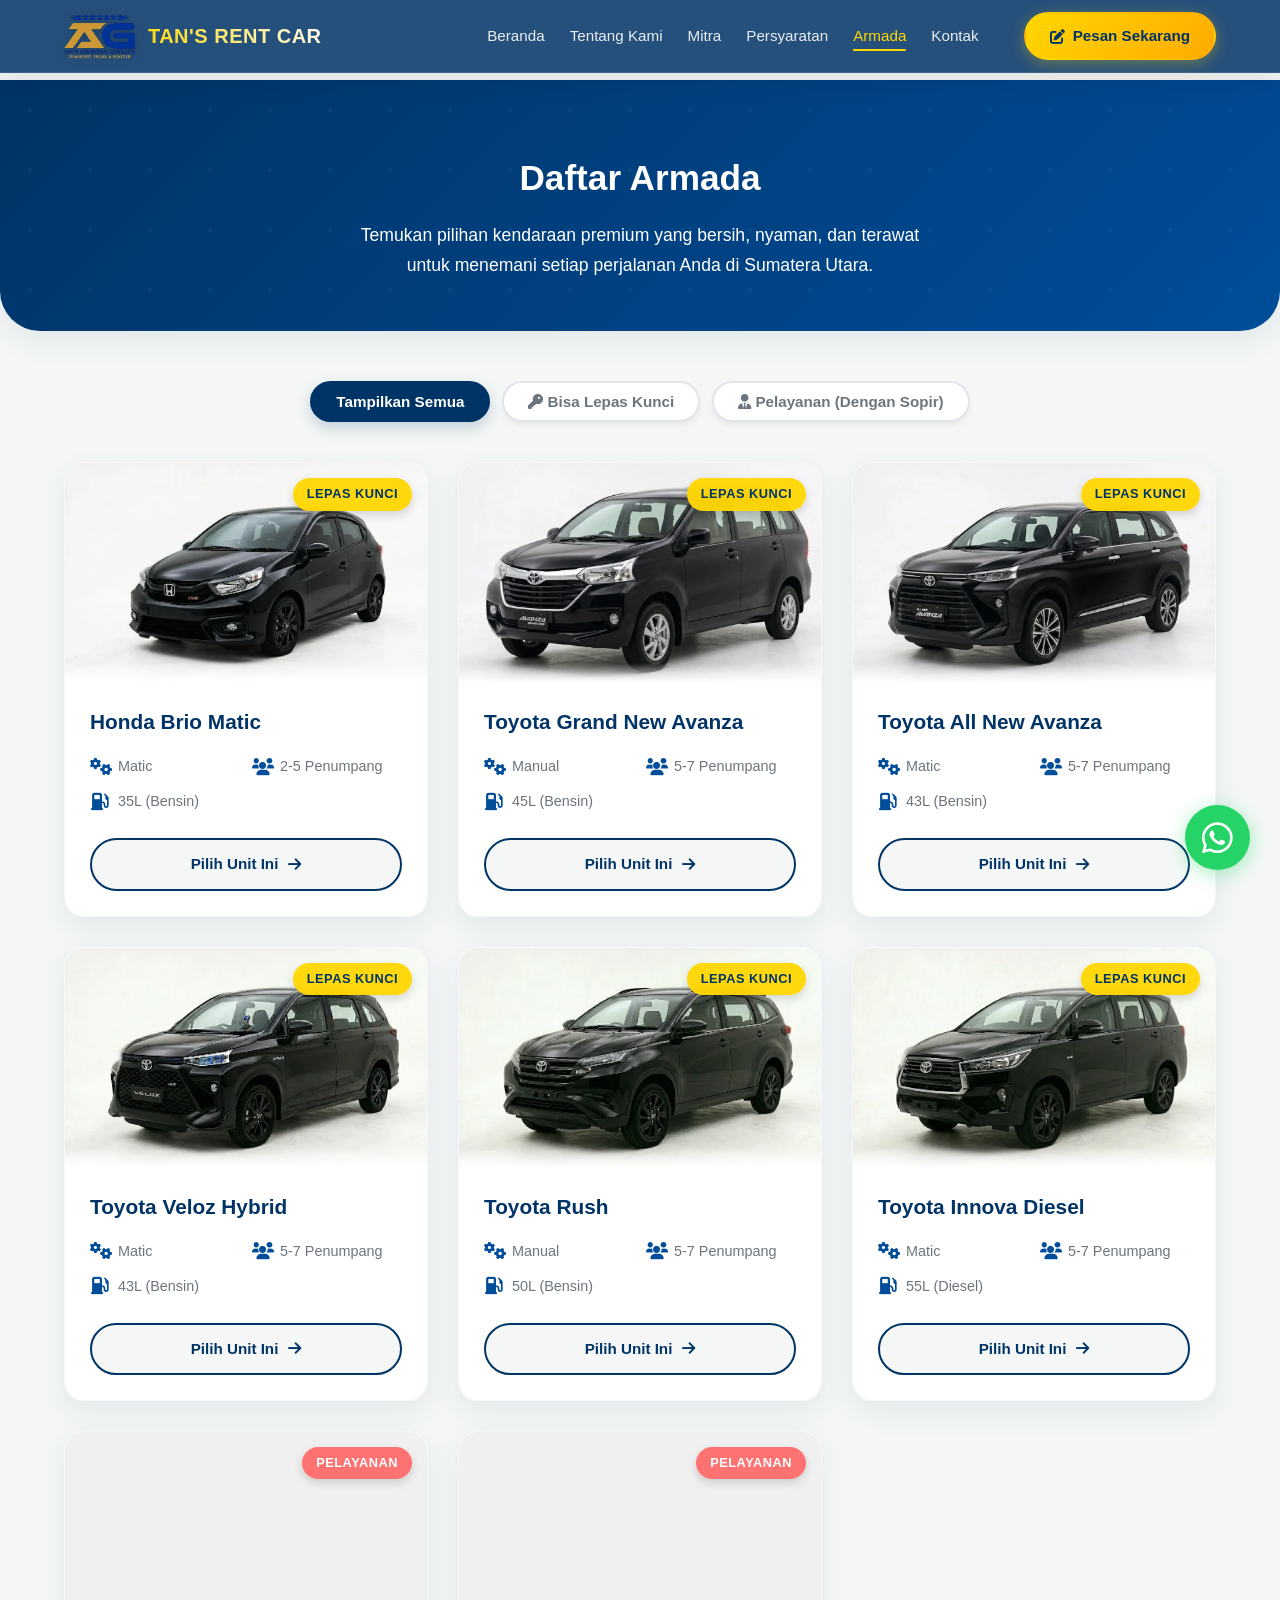
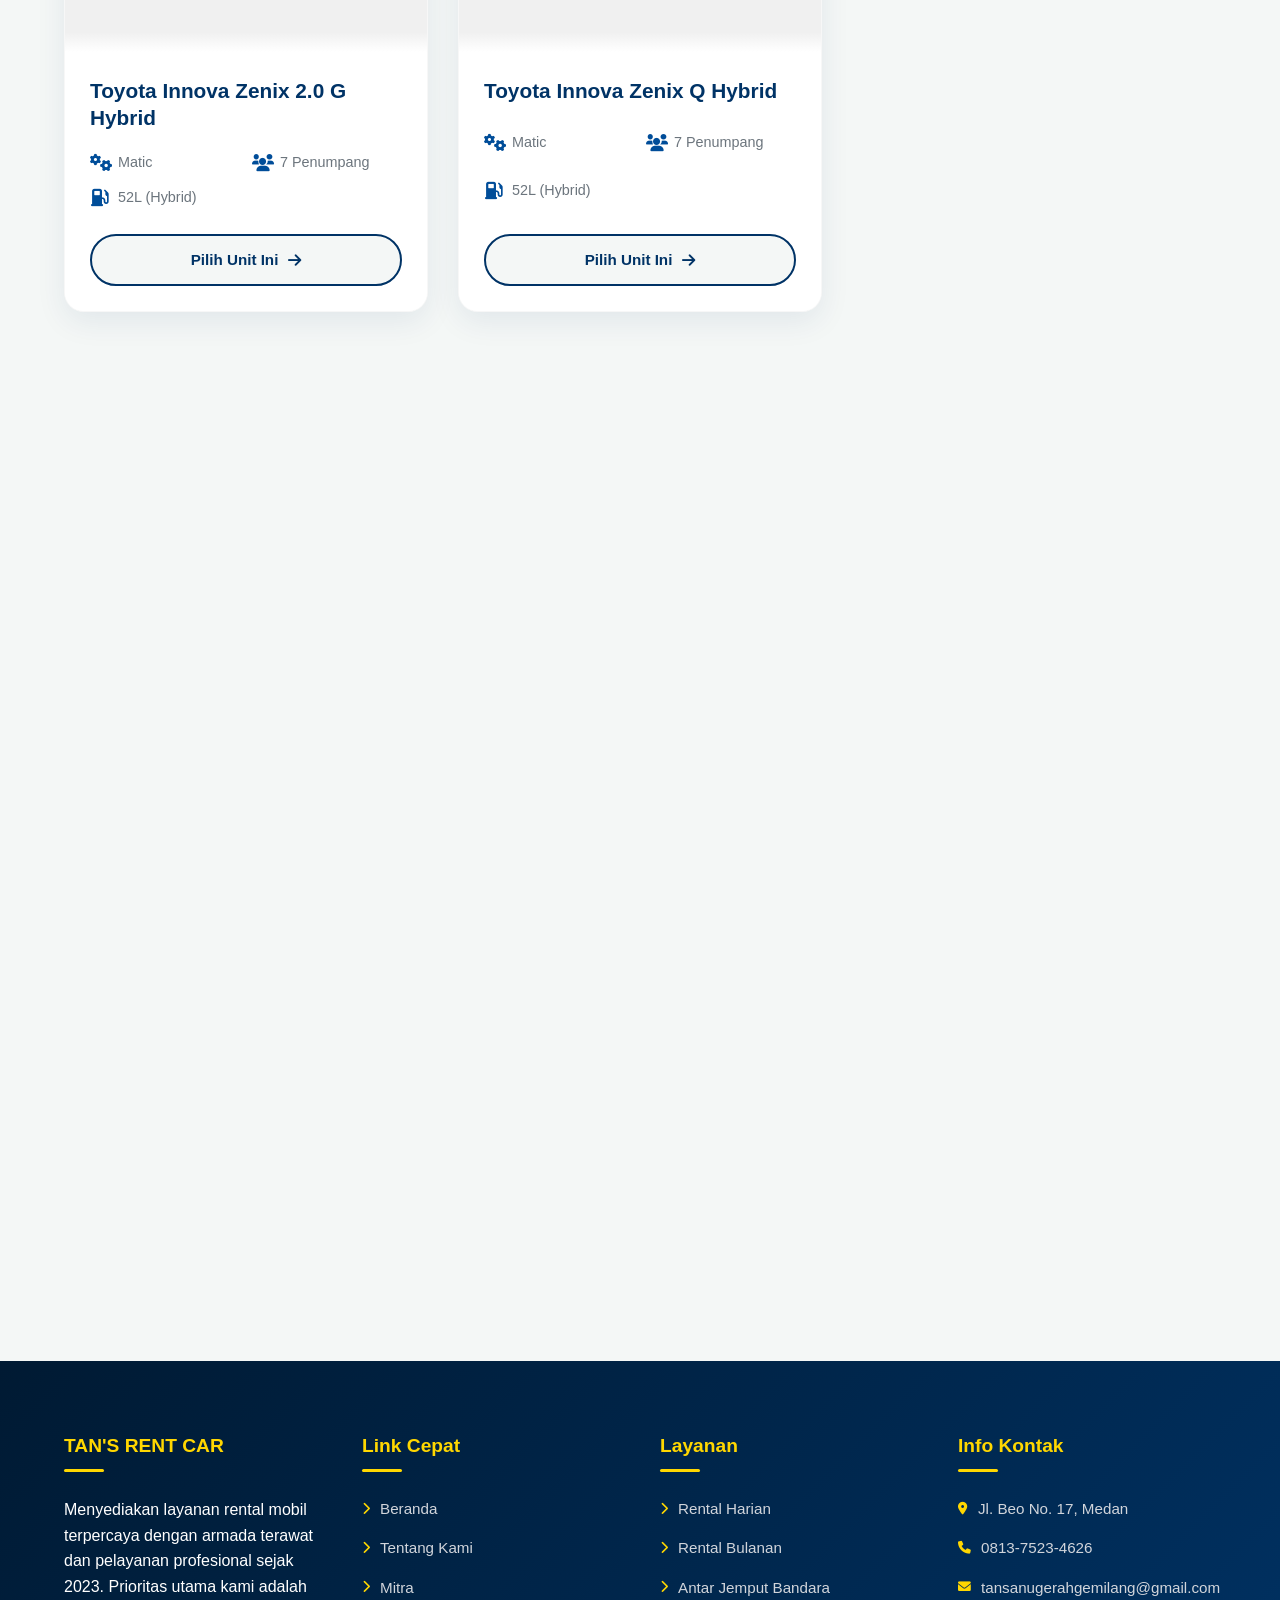
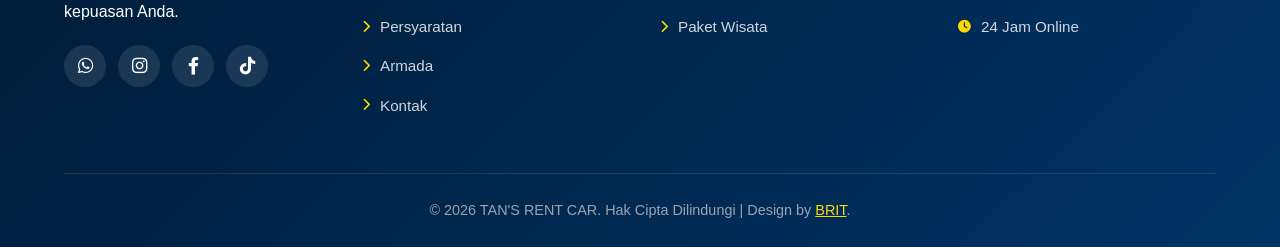
==== commit d3a531e1: "fix: keep WhatsApp floating button inside mobile viewport" ====
--- a/armada.html
+++ b/armada.html
@@ -660,6 +660,35 @@
             .filter-btn { padding: 8px 16px; font-size: 0.85rem; }
         }
     </style>
+
+    <!-- Perbaikan posisi floating WhatsApp agar tidak keluar viewport -->
+    <style>
+        html, body { overflow-x: hidden; max-width: 100%; }
+        img, video, iframe, table { max-width: 100%; height: auto; }
+        .whatsapp-float {
+            position: fixed;
+            left: auto;
+            margin: 0;
+            right: 16px;
+            right: max(16px, env(safe-area-inset-right));
+            bottom: 16px;
+            bottom: max(16px, env(safe-area-inset-bottom));
+            width: 56px;
+            height: 56px;
+            font-size: 1.9rem;
+            max-width: calc(100vw - 32px);
+        }
+        @media (min-width: 769px) {
+            .whatsapp-float {
+                right: 30px;
+                bottom: 30px;
+                width: 65px;
+                height: 65px;
+                font-size: 2.2rem;
+            }
+        }
+    </style>
+
 </head>
 <body>
     <!-- Header -->
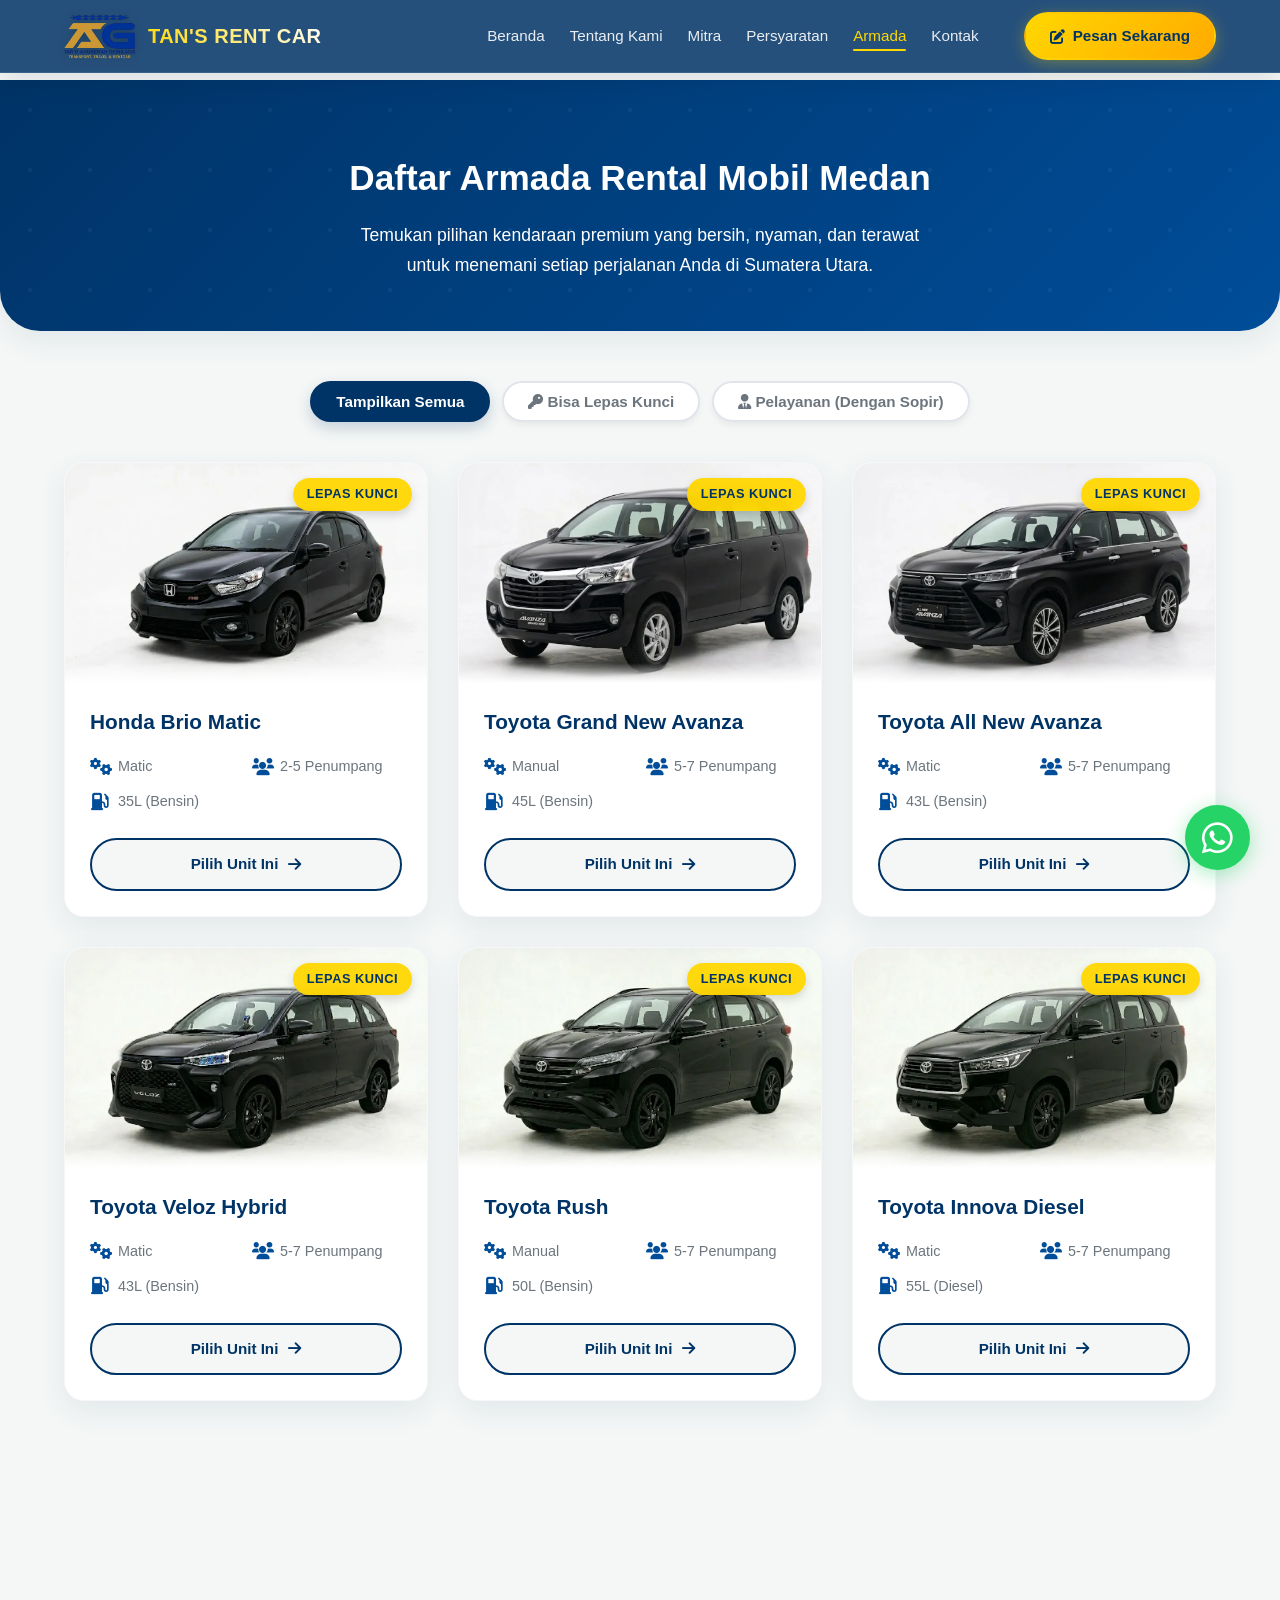
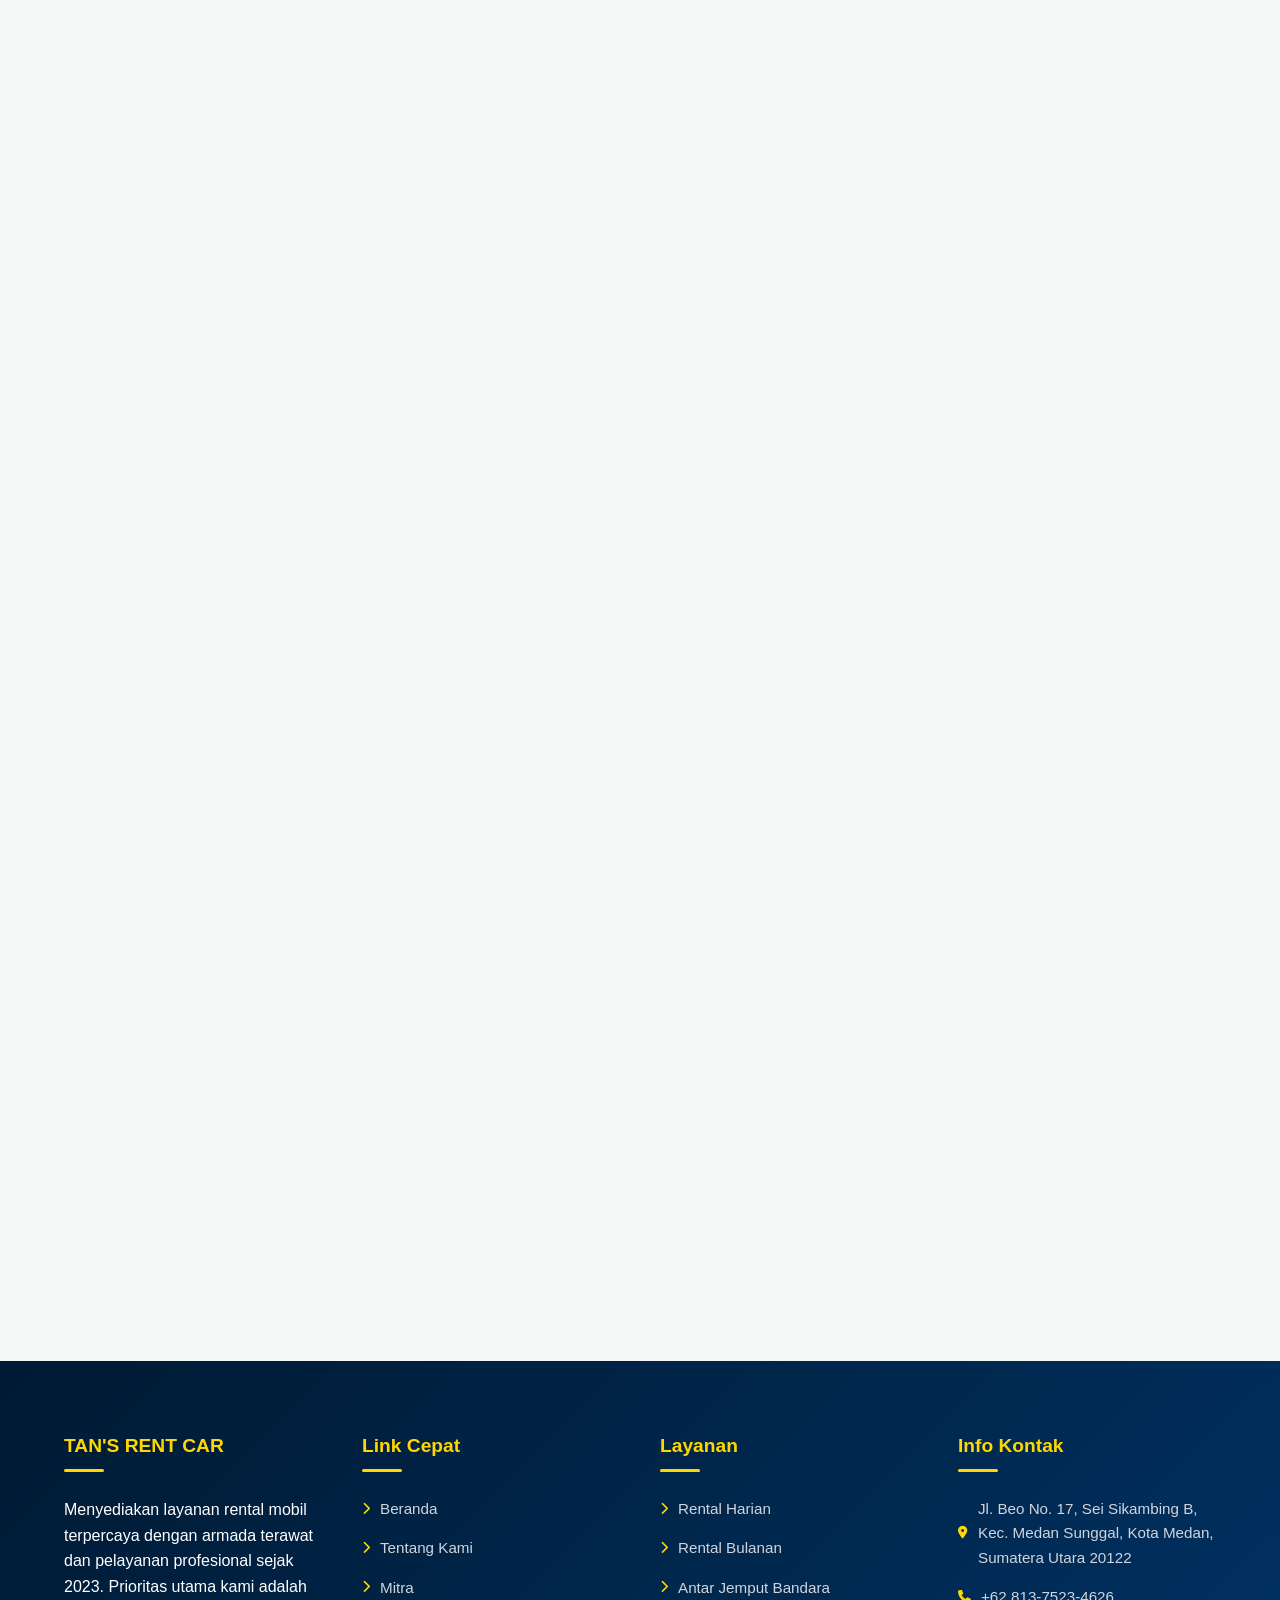
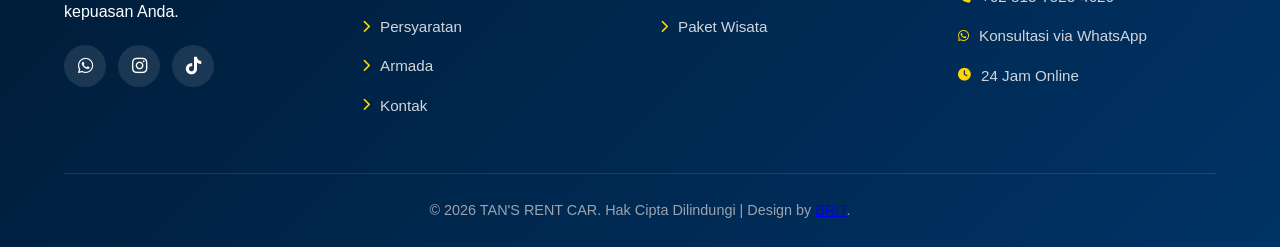
==== commit ac2c01e3: "fix: resolve technical SEO audit findings Improve heading order, titles, local contact details, and " ====
--- a/armada.html
+++ b/armada.html
@@ -2,7 +2,7 @@
 <html lang="id">
 <head>
     <!-- Google tag (gtag.js) -->
-    <script async src="https://www.googletagmanager.com/gtag/js?id=G-ZB8KFZRFWY"></script>
+    <script defer src="https://www.googletagmanager.com/gtag/js?id=G-ZB8KFZRFWY"></script>
     <script>
       window.dataLayer = window.dataLayer || [];
       function gtag(){dataLayer.push(arguments);}
@@ -12,29 +12,27 @@
     </script>
     <meta charset="UTF-8">
     <meta name="viewport" content="width=device-width, initial-scale=1.0">
-    <meta http-equiv="Content-Security-Policy" content="default-src 'self'; script-src 'self' https://www.googletagmanager.com https://www.google-analytics.com 'sha256-/SyB4SQvWx8CmOQMzxcIfnTjiEfJ7byZ+X+lbn0sDOk=' 'sha256-6Nbt3HDarAgcZtZJyY+FLPensQbc+hHSVS0FXFqcZlA=' 'sha256-WEUgWrhBNvINw/AxRox1UqXn4tEcja2JkaOef3v3x+8=' 'sha256-boYmJisr/2beqpGK/QG5McG/4mrSDZeJEF7Q6U7xGfg=' 'sha256-eWEBRZVR6ZrWMNyUSVA+ciytlZG2GgDoQEsAKkfHtdo=' 'sha256-ehp2W5Nan13dTA8aNzaSPcrvHQl4vR4N8kj1zIrgbaQ=' 'sha256-jIcQh0q7M0CPIDn12SlfPRF9BMRomxE0v2leIboPbpA=' 'sha256-ktTuqCOpj4cZv1M55PTt7jeLiDWiyABgf1ASRct//Ps=' 'sha256-nvpTxH3gyHTzVm3LO1HSWhigM2tS8hReYiIv9SK+35o='; style-src 'self' 'unsafe-inline' https://fonts.googleapis.com https://fonts.font.im https://cdnjs.cloudflare.com; img-src 'self' data: https:; font-src 'self' https://fonts.gstatic.com https://cdnjs.cloudflare.com; connect-src 'self' https://www.google-analytics.com https://www.googletagmanager.com https://region1.google-analytics.com; frame-src https://www.google.com; object-src 'none'; base-uri 'self'; form-action 'self'; frame-ancestors 'none'; upgrade-insecure-requests;">
+    <meta http-equiv="Content-Security-Policy" content="default-src 'self'; script-src 'self' https://www.googletagmanager.com https://www.google-analytics.com 'sha256-/SyB4SQvWx8CmOQMzxcIfnTjiEfJ7byZ+X+lbn0sDOk=' 'sha256-6Nbt3HDarAgcZtZJyY+FLPensQbc+hHSVS0FXFqcZlA=' 'sha256-WEUgWrhBNvINw/AxRox1UqXn4tEcja2JkaOef3v3x+8=' 'sha256-boYmJisr/2beqpGK/QG5McG/4mrSDZeJEF7Q6U7xGfg=' 'sha256-eWEBRZVR6ZrWMNyUSVA+ciytlZG2GgDoQEsAKkfHtdo=' 'sha256-ehp2W5Nan13dTA8aNzaSPcrvHQl4vR4N8kj1zIrgbaQ=' 'sha256-jIcQh0q7M0CPIDn12SlfPRF9BMRomxE0v2leIboPbpA=' 'sha256-ktTuqCOpj4cZv1M55PTt7jeLiDWiyABgf1ASRct//Ps=' 'sha256-nvpTxH3gyHTzVm3LO1HSWhigM2tS8hReYiIv9SK+35o='; style-src 'self' 'unsafe-inline' https://fonts.googleapis.com https://cdnjs.cloudflare.com; img-src 'self' data: https:; font-src 'self' https://fonts.gstatic.com https://cdnjs.cloudflare.com; connect-src 'self' https://www.google-analytics.com https://analytics.google.com https://www.googletagmanager.com https://region1.google-analytics.com https://stats.g.doubleclick.net https://www.google.com; object-src 'none'; base-uri 'self'; form-action 'self'; upgrade-insecure-requests;">
     <meta http-equiv="X-Content-Type-Options" content="nosniff">
     <meta http-equiv="Referrer-Policy" content="strict-origin-when-cross-origin">
     <meta http-equiv="Permissions-Policy" content="geolocation=(), microphone=(), camera=()">
 
-    <title>Armada Rental Mobil Medan | Tan's Rent Car</title>
+    <title>Armada Rental Mobil Medan Sunggal | Tan's Rent Car</title>
     <meta name="description" content="Sewa armada lengkap di Tan's Rent Car: Avanza, Innova, Zenix, Alphard, Hiace. Rental mobil Medan & Medan Sunggal lepas kunci/plus supir, harga murah.">
     <meta name="keywords" content="rental mobil medan, sewa mobil medan, rental mobil medan sunggal, sewa avanza medan, rental innova reborn medan, sewa hiace medan, rental mobil matic medan, rental mobil terpercaya di medan">
     <meta name="robots" content="index, follow, max-snippet:-1, max-image-preview:large, max-video-preview:-1">
     <link rel="canonical" href="https://tansrentcar.com/armada.html" />
-    <meta property="og:title" content="Armada Rental Mobil Medan | Tan's Rent Car">
+    <meta property="og:title" content="Armada Rental Mobil Medan Sunggal | Tan's Rent Car">
     <meta property="og:description" content="Sewa armada lengkap di Tan's Rent Car: Avanza, Innova, Zenix, Alphard, Hiace. Rental mobil Medan & Medan Sunggal lepas kunci/plus supir, harga murah.">
     <meta property="og:type" content="website">
     <meta property="og:url" content="https://tansrentcar.com/armada.html">
     <meta property="og:image" content="https://tansrentcar.com/img/logo_tans_rental_car-removebg-preview.webp">
     <meta name="twitter:card" content="summary_large_image">
-    <meta name="twitter:title" content="Armada Rental Mobil Medan | Tan's Rent Car">
+    <meta name="twitter:title" content="Armada Rental Mobil Medan Sunggal | Tan's Rent Car">
     <meta name="twitter:description" content="Sewa armada lengkap di Tan's Rent Car: Avanza, Innova, Zenix, Alphard, Hiace. Rental mobil Medan & Medan Sunggal lepas kunci/plus supir, harga murah.">
     <meta name="twitter:image" content="https://tansrentcar.com/img/logo_tans_rental_car-removebg-preview.webp">
 
     <link rel="icon" href="img/logo_tans_rental_car-removebg-preview.webp" type="image/webp">
-    <link rel="stylesheet" href="https://fonts.font.im/css2?family=Poppins:wght@300;400;500;600;700;800&display=swap">
-    <link rel="stylesheet" href="https://cdnjs.cloudflare.com/ajax/libs/font-awesome/6.0.0/css/all.min.css">
     <style>
         :root {
             --primary: #003366;
@@ -664,7 +662,7 @@
     <!-- Perbaikan posisi floating WhatsApp agar tidak keluar viewport -->
     <style>
         html, body { overflow-x: hidden; max-width: 100%; }
-        img, video, iframe, table { max-width: 100%; height: auto; }
+        img, video, table { max-width: 100%; height: auto; }
         .whatsapp-float {
             position: fixed;
             left: auto;
@@ -689,6 +687,15 @@
         }
     </style>
 
+
+    <link rel="preconnect" href="https://fonts.googleapis.com">
+    <link rel="preconnect" href="https://fonts.gstatic.com" crossorigin>
+    <link rel="preconnect" href="https://cdnjs.cloudflare.com" crossorigin>
+    <noscript>
+        <link rel="stylesheet" href="https://fonts.googleapis.com/css2?family=Poppins:wght@300;400;500;600;700;800&display=swap">
+        <link rel="stylesheet" href="https://cdnjs.cloudflare.com/ajax/libs/font-awesome/6.0.0/css/all.min.css">
+    </noscript>
+    <script src="js/async-assets.js" defer></script>
 </head>
 <body>
     <!-- Header -->
@@ -729,7 +736,7 @@
     <!-- Page Banner -->
     <section class="page-banner">
         <div class="container">
-            <h2>Daftar Armada</h2>
+            <h2>Daftar Armada Rental Mobil Medan</h2>
             <p>Temukan pilihan kendaraan premium yang bersih, nyaman, dan terawat untuk menemani setiap perjalanan Anda di Sumatera Utara.</p>
         </div>
     </section>
@@ -760,7 +767,7 @@
                             <div class="spec-item"><i class="fas fa-users"></i> 2-5 Penumpang</div>
                             <div class="spec-item"><i class="fas fa-gas-pump"></i> 35L (Bensin)</div>
                         </div>
-                        <a href="https://wa.me/6281375234626?text=Halo%20Admin,%20saya%20tertarik%20menyewa%20Honda%20Brio%20Matic." class="pesan-btn">
+                        <a href="https://wa.me/6281375234626?text=Halo%20Admin,%20saya%20tertarik%20menyewa%20Honda%20Brio%20Matic." class="pesan-btn" target="_blank" rel="noopener noreferrer">
                             <span>Pilih Unit Ini</span> <i class="fas fa-arrow-right"></i>
                         </a>
                     </div>
@@ -779,7 +786,7 @@
                             <div class="spec-item"><i class="fas fa-users"></i> 5-7 Penumpang</div>
                             <div class="spec-item"><i class="fas fa-gas-pump"></i> 45L (Bensin)</div>
                         </div>
-                        <a href="https://wa.me/6281375234626?text=Halo%20Admin,%20saya%20tertarik%20menyewa%20Toyota%20Grand%20New%20Avanza." class="pesan-btn">
+                        <a href="https://wa.me/6281375234626?text=Halo%20Admin,%20saya%20tertarik%20menyewa%20Toyota%20Grand%20New%20Avanza." class="pesan-btn" target="_blank" rel="noopener noreferrer">
                             <span>Pilih Unit Ini</span> <i class="fas fa-arrow-right"></i>
                         </a>
                     </div>
@@ -798,7 +805,7 @@
                             <div class="spec-item"><i class="fas fa-users"></i> 5-7 Penumpang</div>
                             <div class="spec-item"><i class="fas fa-gas-pump"></i> 43L (Bensin)</div>
                         </div>
-                        <a href="https://wa.me/6281375234626?text=Halo%20Admin,%20saya%20tertarik%20menyewa%20Toyota%20All%20New%20Avanza." class="pesan-btn">
+                        <a href="https://wa.me/6281375234626?text=Halo%20Admin,%20saya%20tertarik%20menyewa%20Toyota%20All%20New%20Avanza." class="pesan-btn" target="_blank" rel="noopener noreferrer">
                             <span>Pilih Unit Ini</span> <i class="fas fa-arrow-right"></i>
                         </a>
                     </div>
@@ -817,7 +824,7 @@
                             <div class="spec-item"><i class="fas fa-users"></i> 5-7 Penumpang</div>
                             <div class="spec-item"><i class="fas fa-gas-pump"></i> 43L (Bensin)</div>
                         </div>
-                        <a href="https://wa.me/6281375234626?text=Halo%20Admin,%20saya%20tertarik%20menyewa%20Toyota%20Veloz%20Hybrid." class="pesan-btn">
+                        <a href="https://wa.me/6281375234626?text=Halo%20Admin,%20saya%20tertarik%20menyewa%20Toyota%20Veloz%20Hybrid." class="pesan-btn" target="_blank" rel="noopener noreferrer">
                             <span>Pilih Unit Ini</span> <i class="fas fa-arrow-right"></i>
                         </a>
                     </div>
@@ -836,7 +843,7 @@
                             <div class="spec-item"><i class="fas fa-users"></i> 5-7 Penumpang</div>
                             <div class="spec-item"><i class="fas fa-gas-pump"></i> 50L (Bensin)</div>
                         </div>
-                        <a href="https://wa.me/6281375234626?text=Halo%20Admin,%20saya%20tertarik%20menyewa%20Toyota%20Rush." class="pesan-btn">
+                        <a href="https://wa.me/6281375234626?text=Halo%20Admin,%20saya%20tertarik%20menyewa%20Toyota%20Rush." class="pesan-btn" target="_blank" rel="noopener noreferrer">
                             <span>Pilih Unit Ini</span> <i class="fas fa-arrow-right"></i>
                         </a>
                     </div>
@@ -855,7 +862,7 @@
                             <div class="spec-item"><i class="fas fa-users"></i> 5-7 Penumpang</div>
                             <div class="spec-item"><i class="fas fa-gas-pump"></i> 55L (Diesel)</div>
                         </div>
-                        <a href="https://wa.me/6281375234626?text=Halo%20Admin,%20saya%20tertarik%20menyewa%20Toyota%20Innova%20Diesel%20Matic." class="pesan-btn">
+                        <a href="https://wa.me/6281375234626?text=Halo%20Admin,%20saya%20tertarik%20menyewa%20Toyota%20Innova%20Diesel%20Matic." class="pesan-btn" target="_blank" rel="noopener noreferrer">
                             <span>Pilih Unit Ini</span> <i class="fas fa-arrow-right"></i>
                         </a>
                     </div>
@@ -874,7 +881,7 @@
                             <div class="spec-item"><i class="fas fa-users"></i> 7 Penumpang</div>
                             <div class="spec-item"><i class="fas fa-gas-pump"></i> 52L (Hybrid)</div>
                         </div>
-                        <a href="https://wa.me/6281375234626?text=Halo%20Admin,%20saya%20tertarik%20menyewa%20Toyota%20Innova%20Zenix%202.0%20G%20Hybrid." class="pesan-btn">
+                        <a href="https://wa.me/6281375234626?text=Halo%20Admin,%20saya%20tertarik%20menyewa%20Toyota%20Innova%20Zenix%202.0%20G%20Hybrid." class="pesan-btn" target="_blank" rel="noopener noreferrer">
                             <span>Pilih Unit Ini</span> <i class="fas fa-arrow-right"></i>
                         </a>
                     </div>
@@ -893,7 +900,7 @@
                             <div class="spec-item"><i class="fas fa-users"></i> 7 Penumpang</div>
                             <div class="spec-item"><i class="fas fa-gas-pump"></i> 52L (Hybrid)</div>
                         </div>
-                        <a href="https://wa.me/6281375234626?text=Halo%20Admin,%20saya%20tertarik%20menyewa%20Toyota%20Innova%20Zenix%20Q%20Hybrid." class="pesan-btn">
+                        <a href="https://wa.me/6281375234626?text=Halo%20Admin,%20saya%20tertarik%20menyewa%20Toyota%20Innova%20Zenix%20Q%20Hybrid." class="pesan-btn" target="_blank" rel="noopener noreferrer">
                             <span>Pilih Unit Ini</span> <i class="fas fa-arrow-right"></i>
                         </a>
                     </div>
@@ -912,7 +919,7 @@
                             <div class="spec-item"><i class="fas fa-users"></i> 5-7 Penumpang</div>
                             <div class="spec-item"><i class="fas fa-gas-pump"></i> 80L (Diesel)</div>
                         </div>
-                        <a href="https://wa.me/6281375234626?text=Halo%20Admin,%20saya%20tertarik%20menyewa%20Toyota%20Fortuner%20VRZ." class="pesan-btn">
+                        <a href="https://wa.me/6281375234626?text=Halo%20Admin,%20saya%20tertarik%20menyewa%20Toyota%20Fortuner%20VRZ." class="pesan-btn" target="_blank" rel="noopener noreferrer">
                             <span>Pilih Unit Ini</span> <i class="fas fa-arrow-right"></i>
                         </a>
                     </div>
@@ -931,7 +938,7 @@
                             <div class="spec-item"><i class="fas fa-users"></i> 2-6 Penumpang</div>
                             <div class="spec-item"><i class="fas fa-gas-pump"></i> 75L (Bensin)</div>
                         </div>
-                        <a href="https://wa.me/6281375234626?text=Halo%20Admin,%20saya%20tertarik%20menyewa%20Toyota%20Alphard%20Transformer." class="pesan-btn">
+                        <a href="https://wa.me/6281375234626?text=Halo%20Admin,%20saya%20tertarik%20menyewa%20Toyota%20Alphard%20Transformer." class="pesan-btn" target="_blank" rel="noopener noreferrer">
                             <span>Pilih Unit Ini</span> <i class="fas fa-arrow-right"></i>
                         </a>
                     </div>
@@ -950,7 +957,7 @@
                             <div class="spec-item"><i class="fas fa-users"></i> 2-6 Penumpang</div>
                             <div class="spec-item"><i class="fas fa-gas-pump"></i> 60L (Hybrid)</div>
                         </div>
-                        <a href="https://wa.me/6281375234626?text=Halo%20Admin,%20saya%20tertarik%20menyewa%20Toyota%20Alphard%20HEV." class="pesan-btn">
+                        <a href="https://wa.me/6281375234626?text=Halo%20Admin,%20saya%20tertarik%20menyewa%20Toyota%20Alphard%20HEV." class="pesan-btn" target="_blank" rel="noopener noreferrer">
                             <span>Pilih Unit Ini</span> <i class="fas fa-arrow-right"></i>
                         </a>
                     </div>
@@ -969,7 +976,7 @@
                             <div class="spec-item"><i class="fas fa-users"></i> 11-16 Penumpang</div>
                             <div class="spec-item"><i class="fas fa-gas-pump"></i> 70L (Diesel)</div>
                         </div>
-                        <a href="https://wa.me/6281375234626?text=Halo%20Admin,%20saya%20tertarik%20menyewa%20Toyota%20Hiace%20Premium." class="pesan-btn">
+                        <a href="https://wa.me/6281375234626?text=Halo%20Admin,%20saya%20tertarik%20menyewa%20Toyota%20Hiace%20Premium." class="pesan-btn" target="_blank" rel="noopener noreferrer">
                             <span>Pilih Unit Ini</span> <i class="fas fa-arrow-right"></i>
                         </a>
                     </div>
@@ -988,7 +995,7 @@
                             <div class="spec-item"><i class="fas fa-users"></i> 11-16 Penumpang</div>
                             <div class="spec-item"><i class="fas fa-gas-pump"></i> 70L (Diesel)</div>
                         </div>
-                        <a href="https://wa.me/6281375234626?text=Halo%20Admin,%20saya%20tertarik%20menyewa%20Toyota%20Hiace." class="pesan-btn">
+                        <a href="https://wa.me/6281375234626?text=Halo%20Admin,%20saya%20tertarik%20menyewa%20Toyota%20Hiace." class="pesan-btn" target="_blank" rel="noopener noreferrer">
                             <span>Pilih Unit Ini</span> <i class="fas fa-arrow-right"></i>
                         </a>
                     </div>
@@ -1006,10 +1013,9 @@
                     <h3>TAN'S RENT CAR</h3>
                     <p>Menyediakan layanan rental mobil terpercaya dengan armada terawat dan pelayanan profesional sejak 2023. Prioritas utama kami adalah kepuasan Anda.</p>
                     <div class="social-links">
-                        <a href="https://wa.me/6281375234626" class="social-link"><i class="fab fa-whatsapp"></i></a>
-                        <a href="https://www.instagram.com/tansrental?igsh=aW9obWxkbWVneWtj" class="social-link"><i class="fab fa-instagram"></i></a>
-                        <a href="https://facebook.com" class="social-link"><i class="fab fa-facebook-f"></i></a>
-                        <a href="https://www.tiktok.com/@tans.rent.cars?_r=1&_t=ZS-954TIKtgtpn" class="social-link"><i class="fab fa-tiktok"></i></a>
+                        <a href="https://wa.me/6281375234626" class="social-link" target="_blank" rel="noopener noreferrer"><i class="fab fa-whatsapp"></i></a>
+                        <a href="https://www.instagram.com/tansrental/" class="social-link" target="_blank" rel="noopener noreferrer"><i class="fab fa-instagram"></i></a>
+                        <a href="https://www.tiktok.com/@tans.rent.cars" class="social-link" target="_blank" rel="noopener noreferrer"><i class="fab fa-tiktok"></i></a>
                     </div>
                 </div>
                 <div class="footer-column">
@@ -1035,15 +1041,15 @@
                 <div class="footer-column">
                     <h3>Info Kontak</h3>
                     <ul class="footer-links">
-                        <li><a href="#"><i class="fas fa-map-marker-alt"></i> Jl. Beo No. 17, Medan</a></li>
-                        <li><a href="tel:081375234626"><i class="fas fa-phone"></i> 0813-7523-4626</a></li>
-                        <li><a href="mailto:tansanugerahgemilang@gmail.com"><i class="fas fa-envelope"></i> tansanugerahgemilang@gmail.com</a></li>
-                        <li><a href="#"><i class="fas fa-clock"></i> 24 Jam Online</a></li>
+                        <li><a href="https://www.google.com/maps/search/?api=1&query=3.585895%2C98.640095" target="_blank" rel="noopener noreferrer"><i class="fas fa-map-marker-alt footer-map-icon"></i> Jl. Beo No. 17, Sei Sikambing B, Kec. Medan Sunggal, Kota Medan, Sumatera Utara 20122</a></li>
+                        <li><a href="tel:+6281375234626"><i class="fas fa-phone"></i> +62 813-7523-4626</a></li>
+                        <li><a href="https://wa.me/6281375234626" target="_blank" rel="noopener noreferrer"><i class="fab fa-whatsapp"></i> Konsultasi via WhatsApp</a></li>
+                        <li><a href="kontak.html"><i class="fas fa-clock"></i> 24 Jam Online</a></li>
                     </ul>
                 </div>
             </div>
             <div class="copyright">
-                <p>&copy; 2026 TAN'S RENT CAR. Hak Cipta Dilindungi | Design by <a href="https://www.instagram.com/beerage111/" target="_blank" rel="noopener noreferrer" style="color: var(--secondary); text-decoration: underline;">BRIT</a>.</p>
+                <p>&copy; 2026 TAN'S RENT CAR. Hak Cipta Dilindungi | Design by <a href="https://www.instagram.com/beerage111/" target="_blank" rel="noopener noreferrer">BRIT</a>.</p>
             </div>
         </div>
     </footer>
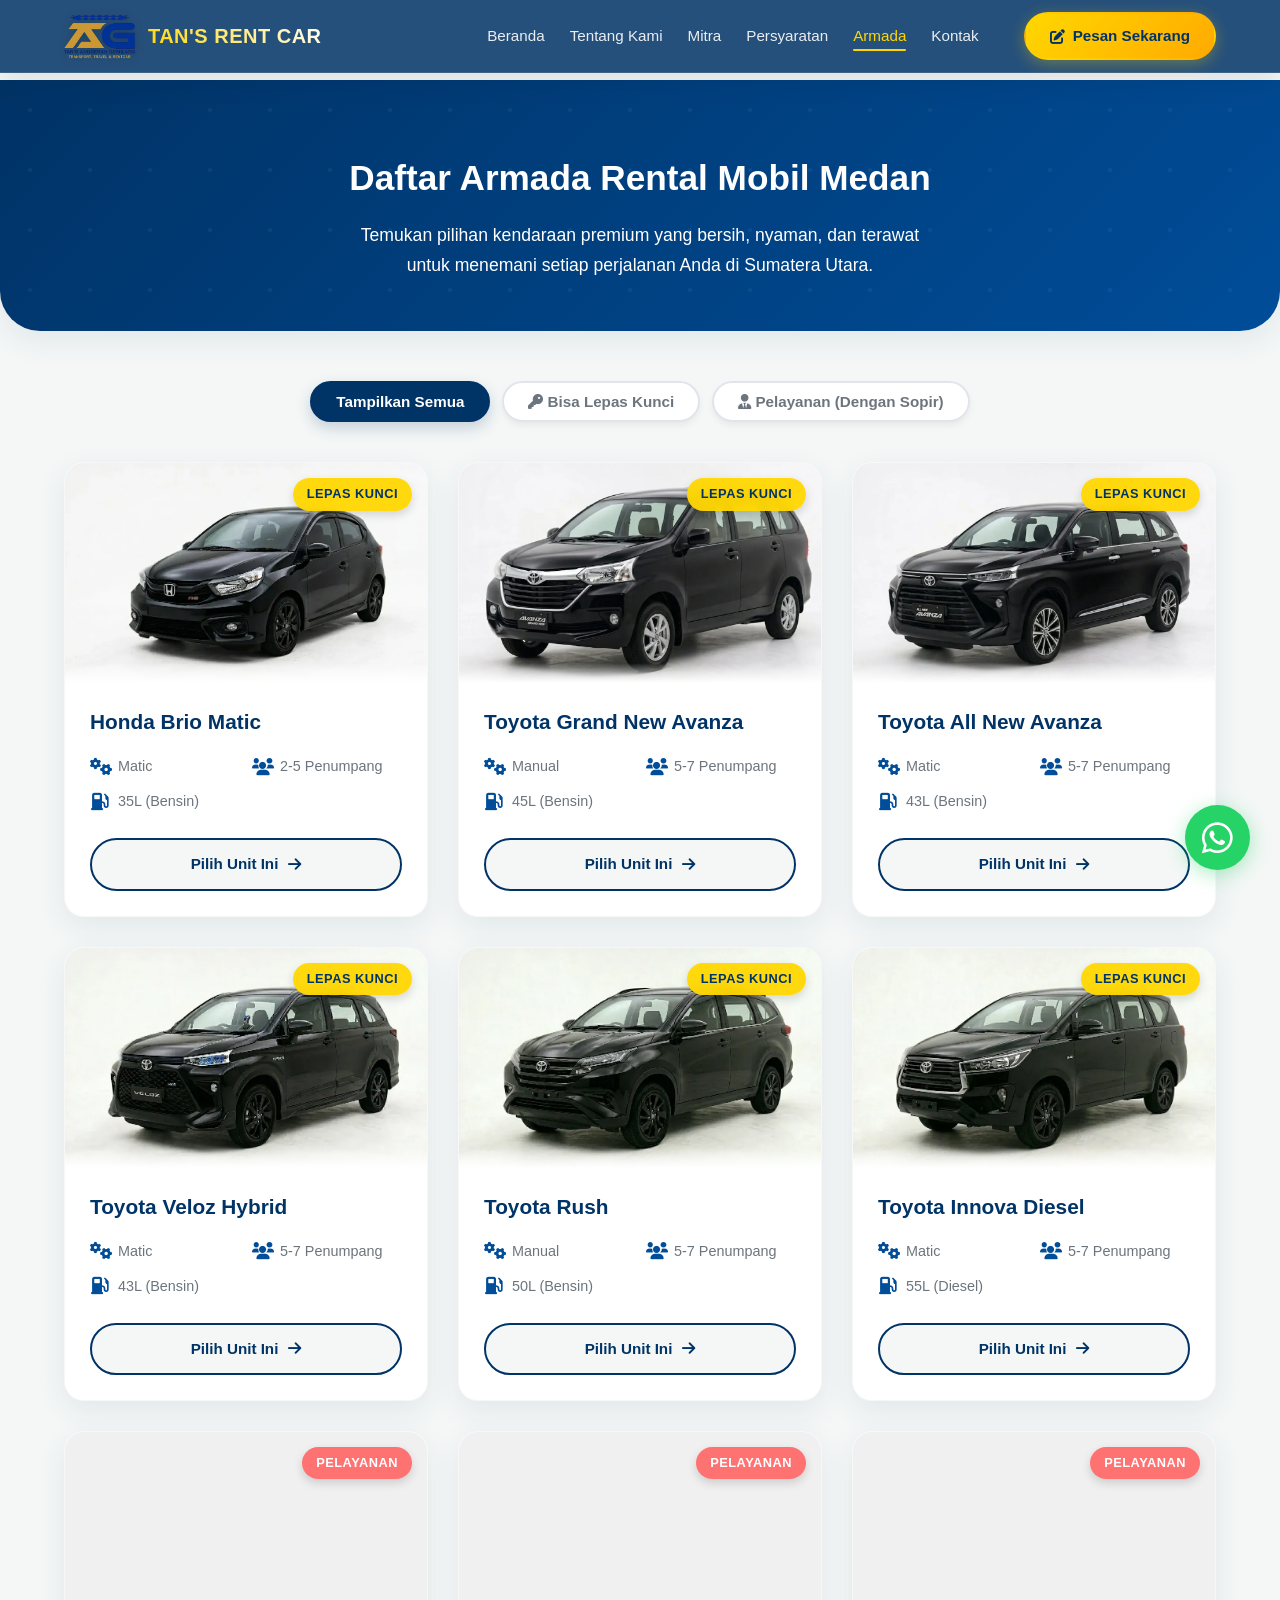
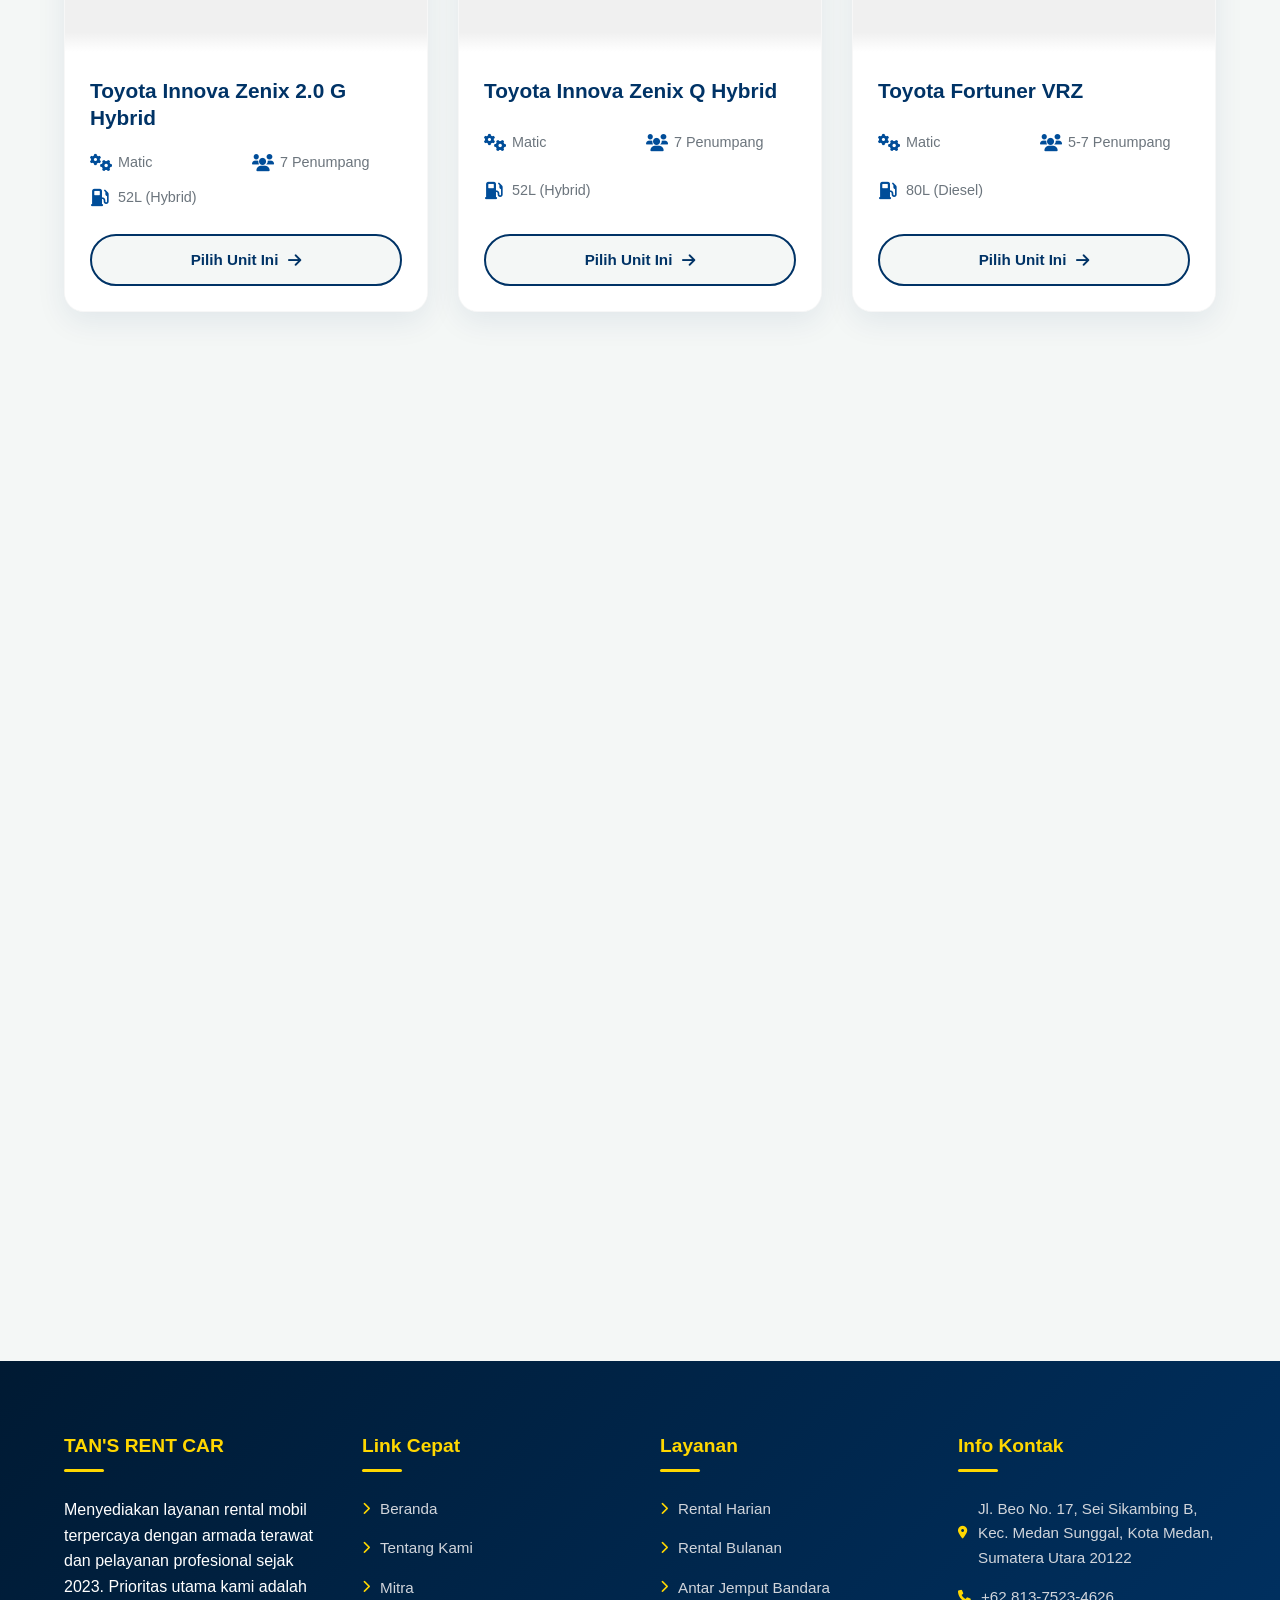
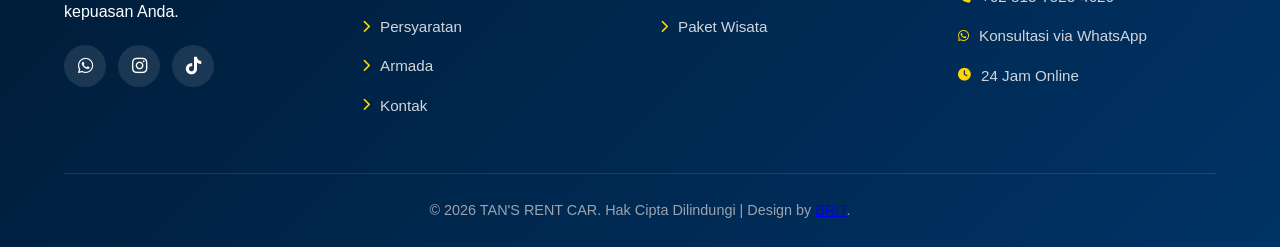
==== commit 848e68c8: "fix: add main landmark and accessible footer links" ====
--- a/armada.html
+++ b/armada.html
@@ -733,6 +733,8 @@
         </div>
     </header>
 
+    <main id="main-content">
+
     <!-- Page Banner -->
     <section class="page-banner">
         <div class="container">
@@ -1005,6 +1007,8 @@
         </div>
     </section>
 
+    </main>
+
     <!-- Footer -->
     <footer>
         <div class="container">
@@ -1013,9 +1017,9 @@
                     <h3>TAN'S RENT CAR</h3>
                     <p>Menyediakan layanan rental mobil terpercaya dengan armada terawat dan pelayanan profesional sejak 2023. Prioritas utama kami adalah kepuasan Anda.</p>
                     <div class="social-links">
-                        <a href="https://wa.me/6281375234626" class="social-link" target="_blank" rel="noopener noreferrer"><i class="fab fa-whatsapp"></i></a>
-                        <a href="https://www.instagram.com/tansrental/" class="social-link" target="_blank" rel="noopener noreferrer"><i class="fab fa-instagram"></i></a>
-                        <a href="https://www.tiktok.com/@tans.rent.cars" class="social-link" target="_blank" rel="noopener noreferrer"><i class="fab fa-tiktok"></i></a>
+                        <a href="https://wa.me/6281375234626" class="social-link" aria-label="WhatsApp" target="_blank" rel="noopener noreferrer"><i class="fab fa-whatsapp"></i></a>
+                        <a href="https://www.instagram.com/tansrental/" class="social-link" aria-label="Instagram" target="_blank" rel="noopener noreferrer"><i class="fab fa-instagram"></i></a>
+                        <a href="https://www.tiktok.com/@tans.rent.cars" class="social-link" aria-label="TikTok" target="_blank" rel="noopener noreferrer"><i class="fab fa-tiktok"></i></a>
                     </div>
                 </div>
                 <div class="footer-column">
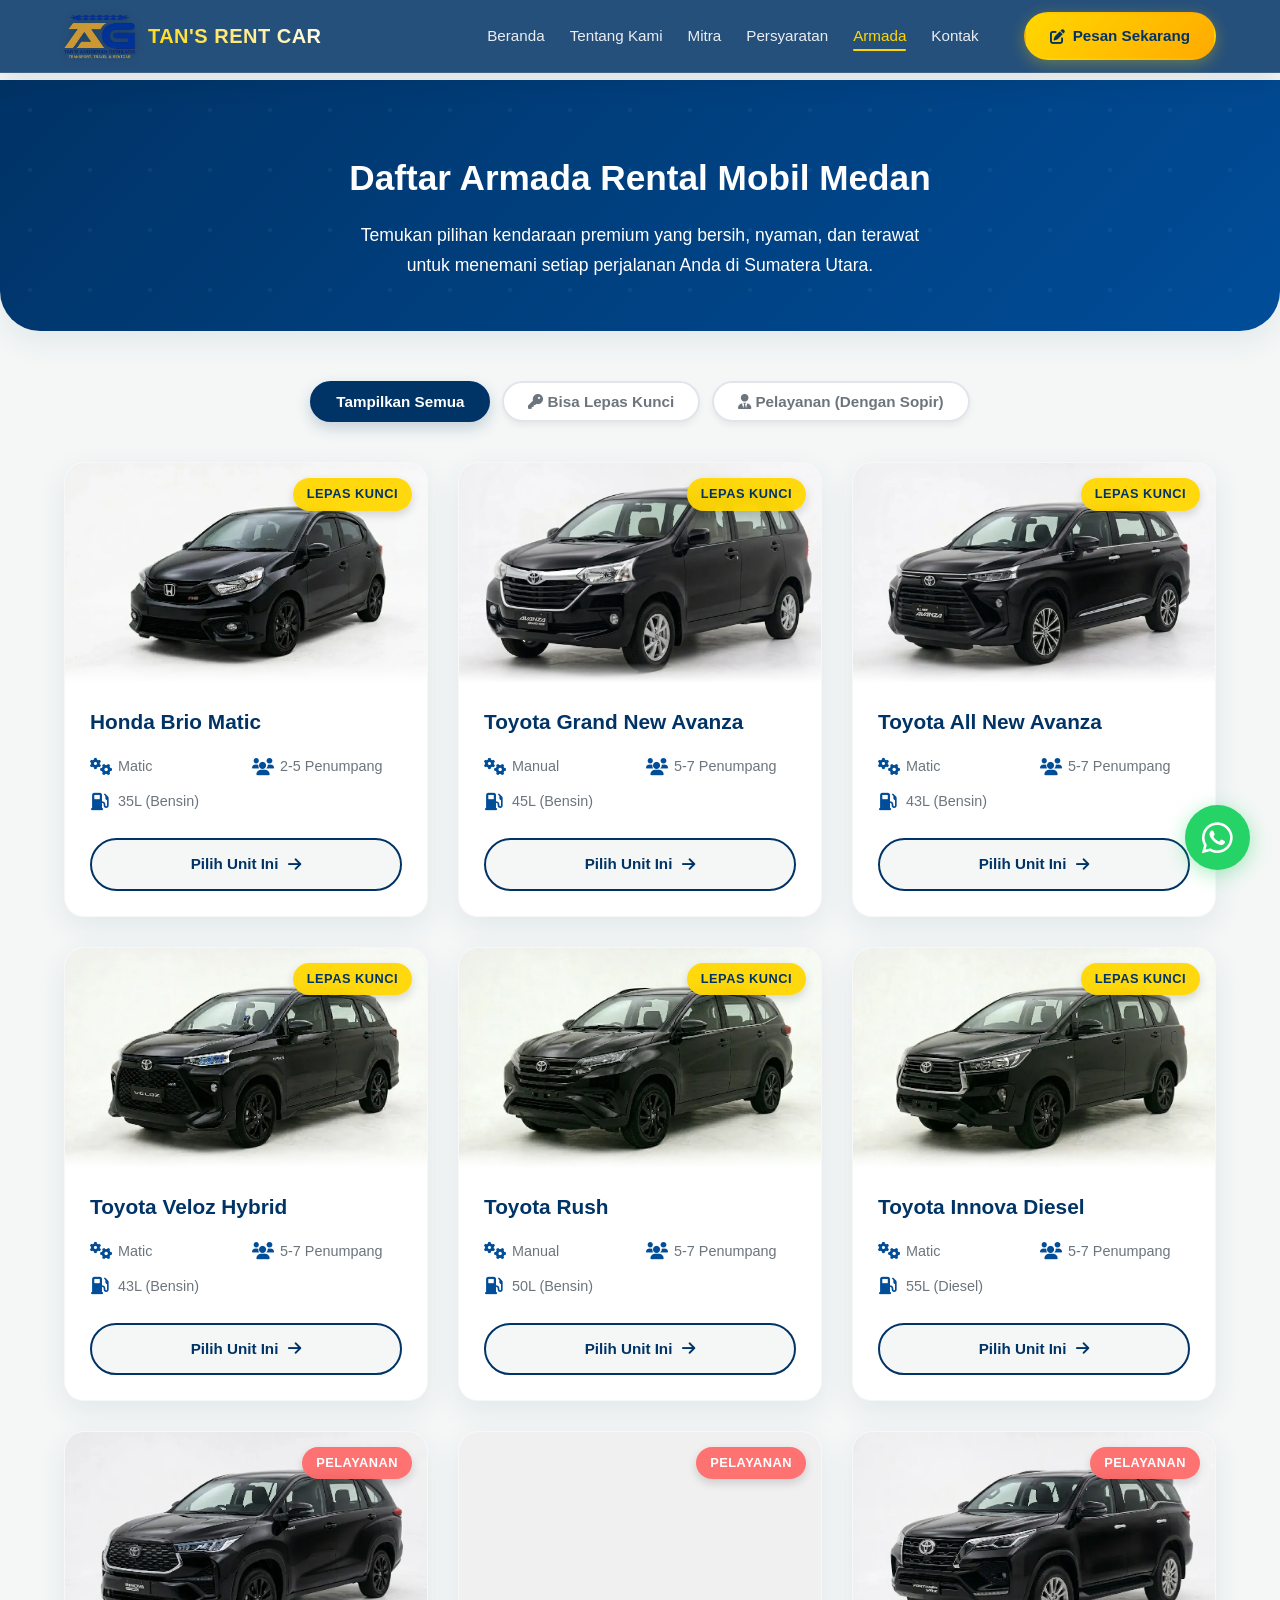
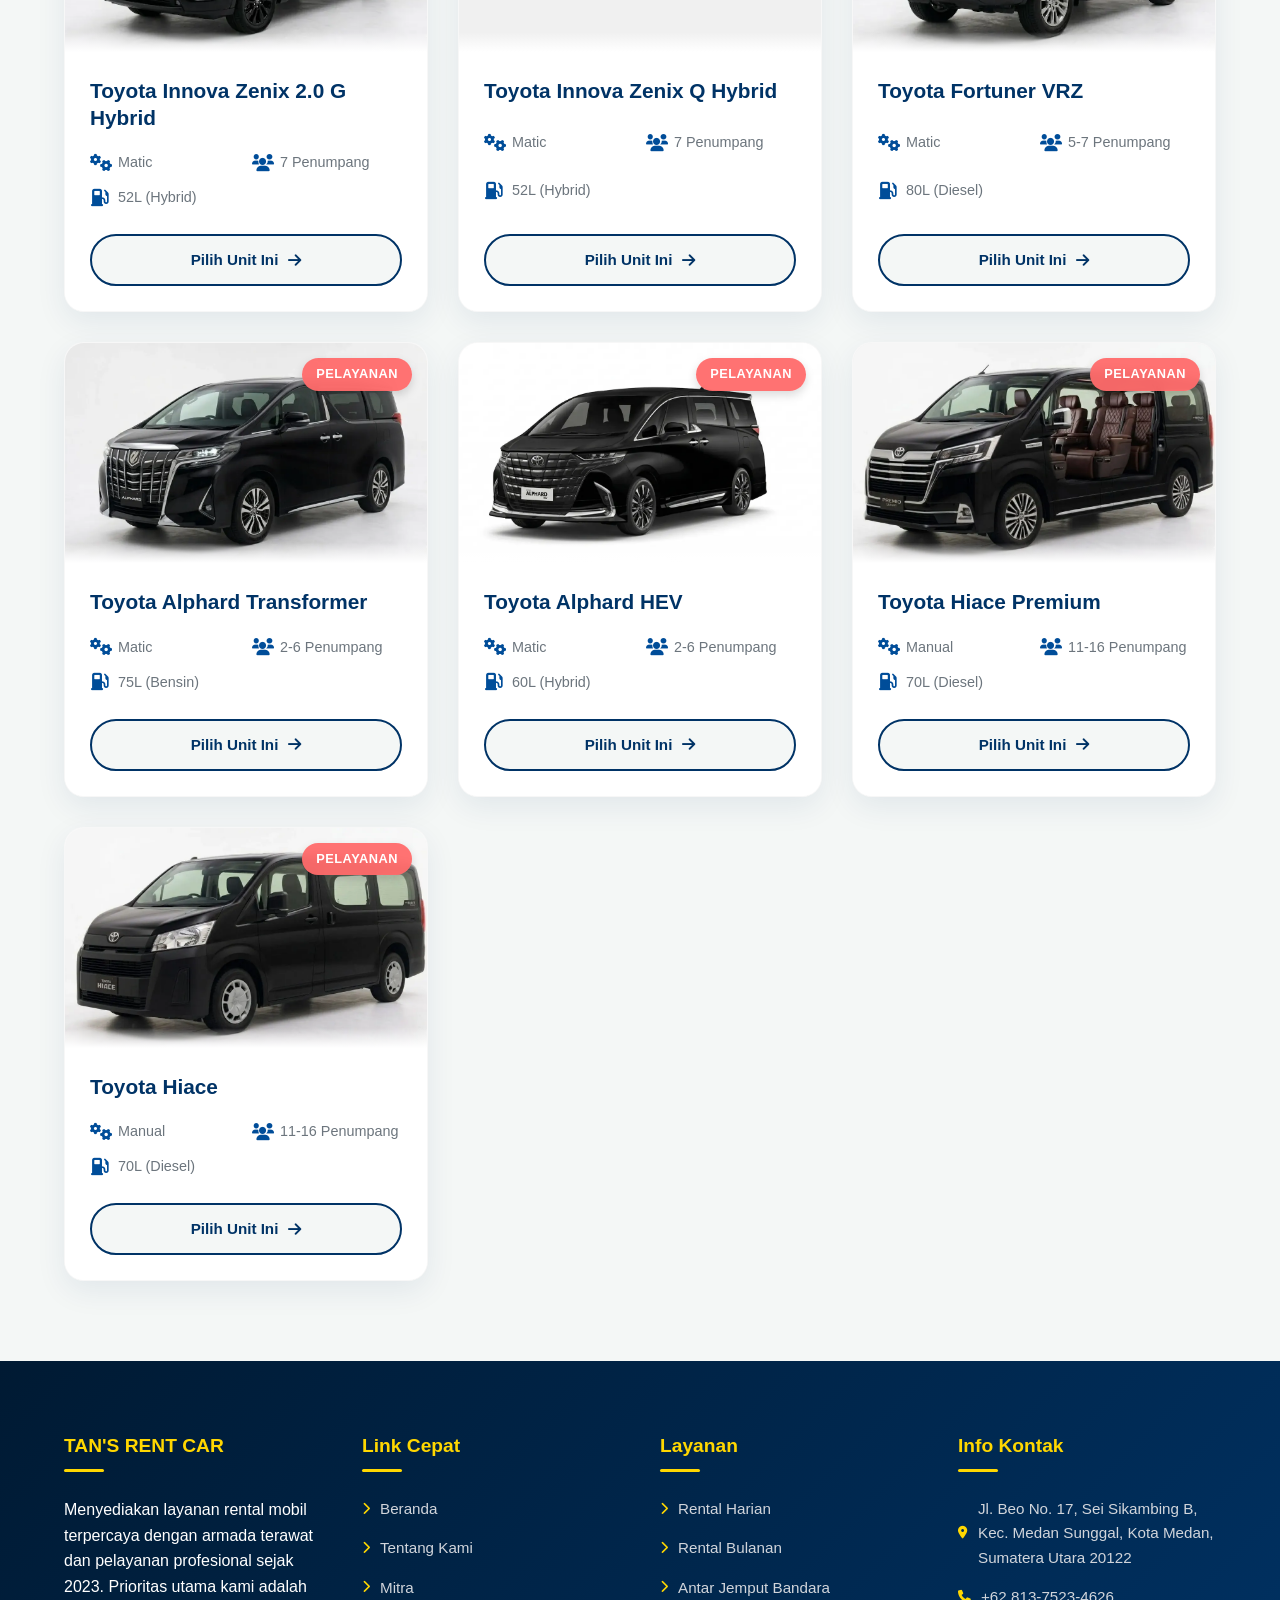
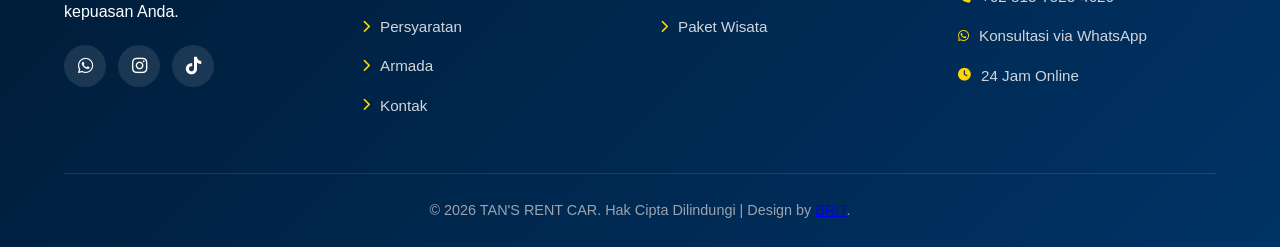
==== commit bf0551db: "fix: restore per-page CSS and harden site security Tampilan rusak setelah CSS diekstrak: aturan di p" ====
--- a/armada.html
+++ b/armada.html
@@ -1,1163 +1,412 @@
-<!DOCTYPE html>
-<html lang="id">
-<head>
-    <!-- Google tag (gtag.js) -->
-    <script defer src="https://www.googletagmanager.com/gtag/js?id=G-ZB8KFZRFWY"></script>
-    <script>
-      window.dataLayer = window.dataLayer || [];
-      function gtag(){dataLayer.push(arguments);}
-      gtag('js', new Date());
-
-      gtag('config', 'G-ZB8KFZRFWY');
-    </script>
-    <meta charset="UTF-8">
-    <meta name="viewport" content="width=device-width, initial-scale=1.0">
-    <meta http-equiv="Content-Security-Policy" content="default-src 'self'; script-src 'self' https://www.googletagmanager.com https://www.google-analytics.com 'sha256-/SyB4SQvWx8CmOQMzxcIfnTjiEfJ7byZ+X+lbn0sDOk=' 'sha256-6Nbt3HDarAgcZtZJyY+FLPensQbc+hHSVS0FXFqcZlA=' 'sha256-WEUgWrhBNvINw/AxRox1UqXn4tEcja2JkaOef3v3x+8=' 'sha256-boYmJisr/2beqpGK/QG5McG/4mrSDZeJEF7Q6U7xGfg=' 'sha256-eWEBRZVR6ZrWMNyUSVA+ciytlZG2GgDoQEsAKkfHtdo=' 'sha256-ehp2W5Nan13dTA8aNzaSPcrvHQl4vR4N8kj1zIrgbaQ=' 'sha256-jIcQh0q7M0CPIDn12SlfPRF9BMRomxE0v2leIboPbpA=' 'sha256-ktTuqCOpj4cZv1M55PTt7jeLiDWiyABgf1ASRct//Ps=' 'sha256-nvpTxH3gyHTzVm3LO1HSWhigM2tS8hReYiIv9SK+35o='; style-src 'self' 'unsafe-inline' https://fonts.googleapis.com https://cdnjs.cloudflare.com; img-src 'self' data: https:; font-src 'self' https://fonts.gstatic.com https://cdnjs.cloudflare.com; connect-src 'self' https://www.google-analytics.com https://analytics.google.com https://www.googletagmanager.com https://region1.google-analytics.com https://stats.g.doubleclick.net https://www.google.com; object-src 'none'; base-uri 'self'; form-action 'self'; upgrade-insecure-requests;">
-    <meta http-equiv="X-Content-Type-Options" content="nosniff">
-    <meta http-equiv="Referrer-Policy" content="strict-origin-when-cross-origin">
-    <meta http-equiv="Permissions-Policy" content="geolocation=(), microphone=(), camera=()">
-
-    <title>Armada Rental Mobil Medan Sunggal | Tan's Rent Car</title>
-    <meta name="description" content="Sewa armada lengkap di Tan's Rent Car: Avanza, Innova, Zenix, Alphard, Hiace. Rental mobil Medan & Medan Sunggal lepas kunci/plus supir, harga murah.">
-    <meta name="keywords" content="rental mobil medan, sewa mobil medan, rental mobil medan sunggal, sewa avanza medan, rental innova reborn medan, sewa hiace medan, rental mobil matic medan, rental mobil terpercaya di medan">
-    <meta name="robots" content="index, follow, max-snippet:-1, max-image-preview:large, max-video-preview:-1">
-    <link rel="canonical" href="https://tansrentcar.com/armada.html" />
-    <meta property="og:title" content="Armada Rental Mobil Medan Sunggal | Tan's Rent Car">
-    <meta property="og:description" content="Sewa armada lengkap di Tan's Rent Car: Avanza, Innova, Zenix, Alphard, Hiace. Rental mobil Medan & Medan Sunggal lepas kunci/plus supir, harga murah.">
-    <meta property="og:type" content="website">
-    <meta property="og:url" content="https://tansrentcar.com/armada.html">
-    <meta property="og:image" content="https://tansrentcar.com/img/logo_tans_rental_car-removebg-preview.webp">
-    <meta name="twitter:card" content="summary_large_image">
-    <meta name="twitter:title" content="Armada Rental Mobil Medan Sunggal | Tan's Rent Car">
-    <meta name="twitter:description" content="Sewa armada lengkap di Tan's Rent Car: Avanza, Innova, Zenix, Alphard, Hiace. Rental mobil Medan & Medan Sunggal lepas kunci/plus supir, harga murah.">
-    <meta name="twitter:image" content="https://tansrentcar.com/img/logo_tans_rental_car-removebg-preview.webp">
-
-    <link rel="icon" href="img/logo_tans_rental_car-removebg-preview.webp" type="image/webp">
-    <style>
-        :root {
-            --primary: #003366;
-            --primary-light: #004d99;
-            --secondary: #ffd700;
-            --accent: #ff6b6b;
-            --light: #f4f7f6;
-            --dark: #1a1e23;
-            --gray: #6c757d;
-            --transition: all 0.4s cubic-bezier(0.175, 0.885, 0.32, 1.275);
-            --shadow-sm: 0 4px 6px rgba(0, 0, 0, 0.05);
-            --shadow-md: 0 10px 30px rgba(0, 51, 102, 0.08);
-            --shadow-lg: 0 20px 40px rgba(0, 51, 102, 0.12);
-            --radius: 20px;
-        }
-
-        * {
-            margin: 0;
-            padding: 0;
-            box-sizing: border-box;
-        }
-
-        html {
-            scroll-behavior: smooth;
-        }
-
-        body {
-            font-family: 'Poppins', sans-serif;
-            line-height: 1.6;
-            color: var(--dark);
-            background-color: var(--light);
-            padding-top: 80px; 
-            overflow-x: hidden; 
-            /* padding-bottom: 80px; telah dihapus agar footer mentok ke bawah */
-        }
-
-        .container {
-            width: 100%;
-            max-width: 1200px;
-            margin: 0 auto;
-            padding: 0 24px;
-        }
-
-        /* Header Tetap dengan Glassmorphism */
-        header {
-            background-color: rgba(0, 51, 102, 0.85);
-            color: white;
-            position: fixed;
-            width: 100%;
-            top: 0;
-            z-index: 1000;
-            padding: 12px 0;
-            backdrop-filter: blur(12px);
-            -webkit-backdrop-filter: blur(12px);
-            box-shadow: 0 4px 30px rgba(0, 0, 0, 0.1);
-            border-bottom: 1px solid rgba(255, 255, 255, 0.1);
-            transition: var(--transition);
-        }
-
-        .header-container {
-            display: flex;
-            justify-content: space-between;
-            align-items: center;
-        }
-
-        .logo {
-            display: flex;
-            align-items: center;
-            gap: 12px;
-            text-decoration: none;
-            transition: transform 0.3s ease;
-        }
-
-        .logo:hover {
-            transform: scale(1.02);
-        }
-
-        .logo img {
-            height: 45px;
-            width: auto;
-            object-fit: contain;
-            filter: drop-shadow(0 2px 4px rgba(0,0,0,0.2));
-        }
-
-        .logo h1 {
-            font-size: 1.25rem;
-            font-weight: 800;
-            background: linear-gradient(45deg, var(--secondary), #fff);
-            -webkit-background-clip: text;
-            background-clip: text;
-            color: transparent;
-            letter-spacing: 0.5px;
-            margin: 0;
-        }
-
-        /* Navigasi Desktop & Mobile */
-        nav {
-            display: flex;
-            align-items: center;
-            gap: 20px;
-        }
-
-        nav ul {
-            list-style: none;
-            display: flex;
-            gap: 25px;
-            align-items: center;
-        }
-
-        nav a.nav-link {
-            color: rgba(255, 255, 255, 0.9);
-            text-decoration: none;
-            font-weight: 500;
-            font-size: 0.95rem;
-            position: relative;
-            padding: 5px 0;
-            transition: color 0.3s ease;
-        }
-
-        nav a.nav-link:hover, nav a.nav-link.active {
-            color: var(--secondary);
-        }
-
-        nav a.nav-link::after {
-            content: '';
-            position: absolute;
-            bottom: -2px;
-            left: 0;
-            width: 0;
-            height: 2px;
-            background: var(--secondary);
-            border-radius: 2px;
-            transition: width 0.3s ease;
-        }
-
-        nav a.nav-link:hover::after, nav a.nav-link.active::after {
-            width: 100%;
-        }
-
-        /* Tombol Pesan Sekarang Header */
-        .btn-header-cta {
-            background: linear-gradient(135deg, var(--secondary), #ffaa00);
-            color: var(--primary) !important;
-            padding: 10px 24px;
-            border-radius: 50px;
-            text-decoration: none;
-            font-weight: 700;
-            font-size: 0.95rem;
-            transition: var(--transition);
-            box-shadow: 0 4px 15px rgba(255, 215, 0, 0.3);
-            display: inline-flex;
-            align-items: center;
-            gap: 8px;
-            border: 2px solid transparent;
-        }
-
-        .btn-header-cta:hover {
-            transform: translateY(-2px);
-            box-shadow: 0 8px 25px rgba(255, 215, 0, 0.5);
-            color: var(--primary);
-        }
-
-        .mobile-menu-btn {
-            display: none;
-            background: none;
-            border: none;
-            color: white;
-            font-size: 1.5rem;
-            cursor: pointer;
-            z-index: 1001;
-        }
-
-        /* Page Banner Spesifik Halaman Armada */
-        .page-banner {
-            background: linear-gradient(135deg, var(--primary) 0%, var(--primary-light) 100%);
-            padding: 70px 0 50px;
-            text-align: center;
-            color: white;
-            position: relative;
-            overflow: hidden;
-            border-bottom-left-radius: 40px;
-            border-bottom-right-radius: 40px;
-            box-shadow: var(--shadow-md);
-            margin-bottom: 50px;
-        }
-
-        .page-banner::before {
-            content: '';
-            position: absolute;
-            top: 0;
-            left: 0;
-            width: 100%;
-            height: 100%;
-            background: url("data:image/svg+xml,%3Csvg width='60' height='60' viewBox='0 0 60 60' xmlns='http://www.w3.org/2000/svg'%3E%3Cg fill='none' fill-rule='evenodd'%3E%3Cg fill='%23ffffff' fill-opacity='0.05'%3E%3Ccircle cx='30' cy='30' r='2'/%3E%3C/g%3E%3C/g%3E%3C/svg%3E");
-        }
-
-        .page-banner h2 {
-            font-size: 2.2rem;
-            font-weight: 800;
-            margin-bottom: 15px;
-            position: relative;
-            z-index: 2;
-            animation: fadeInDown 0.8s ease;
-        }
-
-        .page-banner p {
-            font-size: 1.1rem;
-            opacity: 0.9;
-            line-height: 1.7;
-            max-width: 600px;
-            margin: 0 auto;
-            position: relative;
-            z-index: 2;
-            animation: fadeInUp 0.8s ease 0.2s both;
-        }
-
-        /* Section Armada */
-        .armada-section {
-            padding-bottom: 80px;
-        }
-
-        /* Filter Armada */
-        .filter-container {
-            display: flex;
-            justify-content: center;
-            gap: 12px;
-            margin-bottom: 40px;
-            flex-wrap: wrap;
-            animation: fadeInUp 0.8s ease 0.3s both;
-        }
-
-        .filter-btn {
-            padding: 10px 24px;
-            border-radius: 30px;
-            background: white;
-            color: var(--gray);
-            border: 2px solid #e1e5eb;
-            cursor: pointer;
-            transition: var(--transition);
-            font-weight: 600;
-            font-size: 0.95rem;
-            box-shadow: var(--shadow-sm);
-        }
-
-        .filter-btn:hover {
-            border-color: var(--primary);
-            color: var(--primary);
-            transform: translateY(-2px);
-        }
-
-        .filter-btn.active {
-            background: var(--primary);
-            color: white;
-            border-color: var(--primary);
-            box-shadow: 0 6px 15px rgba(0, 51, 102, 0.2);
-        }
-
-        /* Grid Armada */
-        .armada-grid {
-            display: grid;
-            grid-template-columns: repeat(auto-fit, minmax(320px, 1fr));
-            gap: 30px;
-        }
-
-        .armada-card {
-            background: white;
-            border-radius: var(--radius);
-            overflow: hidden;
-            box-shadow: var(--shadow-md);
-            transition: var(--transition);
-            display: flex;
-            flex-direction: column;
-            border: 1px solid rgba(0,0,0,0.03);
-            position: relative;
-            opacity: 0;
-            transform: translateY(30px);
-        }
-
-        .armada-card.loaded {
-            opacity: 1;
-            transform: translateY(0);
-        }
-        
-        /* Animasi khusus saat difilter */
-        .armada-card.filter-anim {
-            animation: filterFadeIn 0.5s ease forwards;
-        }
-
-        .armada-card:hover {
-            transform: translateY(-12px) !important;
-            box-shadow: var(--shadow-lg);
-        }
-
-        .armada-img {
-            height: 220px;
-            overflow: hidden;
-            position: relative;
-            background-color: #f0f0f0; /* Fallback color */
-        }
-
-        .armada-img img {
-            width: 100%;
-            height: 100%;
-            object-fit: cover;
-            transition: transform 0.7s ease;
-        }
-
-        .armada-card:hover .armada-img img {
-            transform: scale(1.1);
-        }
-
-        /* Badge mengambang di atas gambar */
-        .armada-badge {
-            position: absolute;
-            top: 15px;
-            right: 15px;
-            padding: 6px 14px;
-            border-radius: 30px;
-            font-size: 0.8rem;
-            font-weight: 700;
-            text-transform: uppercase;
-            box-shadow: 0 4px 10px rgba(0,0,0,0.15);
-            backdrop-filter: blur(5px);
-            z-index: 2;
-            letter-spacing: 0.5px;
-        }
-
-        .badge-lepas-kunci {
-            background: rgba(255, 215, 0, 0.95); /* Kuning */
-            color: var(--primary);
-        }
-
-        .badge-pelayanan {
-            background: rgba(255, 107, 107, 0.95); /* Merah/Accent */
-            color: white;
-        }
-
-        .armada-info {
-            padding: 25px;
-            flex-grow: 1;
-            display: flex;
-            flex-direction: column;
-            position: relative;
-            background: white;
-        }
-
-        .armada-info::before {
-            content: '';
-            position: absolute;
-            top: -20px;
-            left: 0;
-            width: 100%;
-            height: 20px;
-            background: linear-gradient(to top, white, transparent);
-            z-index: 1;
-        }
-
-        .armada-info h3 {
-            color: var(--primary);
-            margin-bottom: 20px;
-            font-size: 1.3rem;
-            font-weight: 700;
-            line-height: 1.3;
-        }
-
-        .armada-specs {
-            display: grid;
-            grid-template-columns: 1fr 1fr;
-            gap: 12px;
-            margin-bottom: 25px;
-            flex-grow: 1;
-        }
-
-        .spec-item {
-            display: flex;
-            align-items: center;
-            gap: 8px;
-            color: var(--gray);
-            font-size: 0.9rem;
-            font-weight: 500;
-        }
-
-        .spec-item i {
-            color: var(--primary-light);
-            font-size: 1.1rem;
-            width: 20px;
-            text-align: center;
-        }
-
-        .pesan-btn {
-            background: var(--light);
-            color: var(--primary);
-            border: 2px solid var(--primary);
-            padding: 12px 20px;
-            border-radius: 50px;
-            cursor: pointer;
-            transition: var(--transition);
-            font-weight: 600;
-            font-size: 0.95rem;
-            text-decoration: none;
-            display: flex;
-            align-items: center;
-            justify-content: center;
-            gap: 10px;
-            width: 100%;
-        }
-
-        .pesan-btn:hover {
-            background: var(--primary);
-            color: white;
-            transform: translateY(-3px);
-            box-shadow: 0 8px 20px rgba(0, 51, 102, 0.2);
-        }
-
-        /* Footer */
-        footer {
-            background: linear-gradient(135deg, #001a33 0%, var(--primary) 100%);
-            color: white;
-            padding: 70px 0 25px;
-            position: relative;
-        }
-
-        .footer-content {
-            display: grid;
-            grid-template-columns: repeat(auto-fit, minmax(220px, 1fr));
-            gap: 40px;
-            margin-bottom: 40px;
-        }
-
-        .footer-column h3 {
-            color: var(--secondary);
-            margin-bottom: 25px;
-            font-size: 1.2rem;
-            position: relative;
-            padding-bottom: 10px;
-        }
-
-        .footer-column h3::after {
-            content: '';
-            position: absolute;
-            bottom: 0;
-            left: 0;
-            width: 40px;
-            height: 3px;
-            background: var(--secondary);
-            border-radius: 2px;
-        }
-
-        .footer-links {
-            list-style: none;
-        }
-
-        .footer-links li {
-            margin-bottom: 15px;
-        }
-
-        .footer-links a {
-            color: #d1d5db;
-            text-decoration: none;
-            transition: var(--transition);
-            display: flex;
-            align-items: center;
-            font-size: 0.95rem;
-        }
-
-        .footer-links a i {
-            margin-right: 10px;
-            color: var(--secondary);
-            font-size: 0.8rem;
-            transition: transform 0.3s;
-        }
-
-        .footer-links a:hover {
-            color: white;
-            transform: translateX(5px);
-        }
-
-        .social-links {
-            display: flex;
-            gap: 12px;
-            margin-top: 20px;
-        }
-
-        .social-link {
-            display: inline-flex;
-            align-items: center;
-            justify-content: center;
-            width: 42px;
-            height: 42px;
-            background: rgba(255, 255, 255, 0.1);
-            border-radius: 50%;
-            color: white;
-            text-decoration: none;
-            transition: var(--transition);
-            font-size: 1.1rem;
-        }
-
-        .social-link:hover {
-            background: var(--secondary);
-            color: var(--primary);
-            transform: translateY(-5px) rotate(8deg);
-            box-shadow: 0 5px 15px rgba(255, 215, 0, 0.3);
-        }
-
-        .copyright {
-            text-align: center;
-            padding-top: 25px;
-            border-top: 1px solid rgba(255, 255, 255, 0.1);
-            color: #9ca3af;
-            font-size: 0.9rem;
-        }
-
-        /* Floating WhatsApp Button */
-        .whatsapp-float {
-            position: fixed;
-            bottom: 30px;
-            right: 30px;
-            width: 65px;
-            height: 65px;
-            background: #25D366;
-            color: white;
-            border-radius: 50%;
-            display: flex;
-            align-items: center;
-            justify-content: center;
-            font-size: 2.2rem;
-            box-shadow: 0 4px 20px rgba(37, 211, 102, 0.4);
-            z-index: 999;
-            text-decoration: none;
-            transition: transform 0.3s ease, box-shadow 0.3s ease;
-            animation: pulse 2s infinite;
-        }
-
-        .whatsapp-float:hover {
-            transform: scale(1.1) rotate(10deg);
-            animation: none;
-            box-shadow: 0 6px 25px rgba(37, 211, 102, 0.6);
-        }
-
-        /* Animasi */
-        @keyframes fadeInDown {
-            from { opacity: 0; transform: translateY(-30px); }
-            to { opacity: 1; transform: translateY(0); }
-        }
-        
-        @keyframes fadeInUp {
-            from { opacity: 0; transform: translateY(30px); }
-            to { opacity: 1; transform: translateY(0); }
-        }
-
-        @keyframes filterFadeIn {
-            from { opacity: 0; transform: scale(0.95) translateY(10px); }
-            to { opacity: 1; transform: scale(1) translateY(0); }
-        }
-
-        @keyframes pulse {
-            0% { box-shadow: 0 0 0 0 rgba(37, 211, 102, 0.5); }
-            70% { box-shadow: 0 0 0 15px rgba(37, 211, 102, 0); }
-            100% { box-shadow: 0 0 0 0 rgba(37, 211, 102, 0); }
-        }
-
-        /* Responsiveness */
-        @media (max-width: 992px) {
-            nav ul {
-                display: none;
-                position: absolute;
-                top: 100%;
-                left: 0;
-                width: 100%;
-                background: rgba(0, 51, 102, 0.98);
-                backdrop-filter: blur(15px);
-                flex-direction: column;
-                padding: 30px 20px;
-                gap: 20px;
-                box-shadow: 0 10px 30px rgba(0, 0, 0, 0.2);
-                border-bottom-left-radius: 20px;
-                border-bottom-right-radius: 20px;
-            }
-
-            nav ul.active {
-                display: flex;
-                animation: fadeInDown 0.3s ease forwards;
-            }
-
-            nav a.nav-link {
-                font-size: 1.1rem;
-                width: 100%;
-                text-align: center;
-            }
-
-            .btn-header-cta.desktop-cta { display: none; }
-            
-            .btn-header-cta.mobile-cta {
-                display: flex;
-                width: 100%;
-                justify-content: center;
-                margin-top: 10px;
-                padding: 12px;
-            }
-
-            .mobile-menu-btn { display: block; }
-            
-            .armada-specs {
-                grid-template-columns: 1fr;
-                gap: 8px;
-            }
-        }
-
-        @media (min-width: 993px) {
-            .btn-header-cta.mobile-cta { display: none !important; }
-        }
-
-        @media (max-width: 768px) {
-            .page-banner {
-                border-bottom-left-radius: 30px;
-                border-bottom-right-radius: 30px;
-                padding: 40px 20px 30px;
-            }
-            .page-banner h2 { font-size: 2rem; }
-            .whatsapp-float { bottom: 20px; right: 20px; width: 55px; height: 55px; font-size: 1.8rem; }
-            
-            .filter-container { gap: 8px; }
-            .filter-btn { padding: 8px 16px; font-size: 0.85rem; }
-        }
-    </style>
-
-    <!-- Perbaikan posisi floating WhatsApp agar tidak keluar viewport -->
-    <style>
-        html, body { overflow-x: hidden; max-width: 100%; }
-        img, video, table { max-width: 100%; height: auto; }
-        .whatsapp-float {
-            position: fixed;
-            left: auto;
-            margin: 0;
-            right: 16px;
-            right: max(16px, env(safe-area-inset-right));
-            bottom: 16px;
-            bottom: max(16px, env(safe-area-inset-bottom));
-            width: 56px;
-            height: 56px;
-            font-size: 1.9rem;
-            max-width: calc(100vw - 32px);
-        }
-        @media (min-width: 769px) {
-            .whatsapp-float {
-                right: 30px;
-                bottom: 30px;
-                width: 65px;
-                height: 65px;
-                font-size: 2.2rem;
-            }
-        }
-    </style>
-
-
-    <link rel="preconnect" href="https://fonts.googleapis.com">
-    <link rel="preconnect" href="https://fonts.gstatic.com" crossorigin>
-    <link rel="preconnect" href="https://cdnjs.cloudflare.com" crossorigin>
-    <noscript>
-        <link rel="stylesheet" href="https://fonts.googleapis.com/css2?family=Poppins:wght@300;400;500;600;700;800&display=swap">
-        <link rel="stylesheet" href="https://cdnjs.cloudflare.com/ajax/libs/font-awesome/6.0.0/css/all.min.css">
-    </noscript>
-    <script src="js/async-assets.js" defer></script>
-</head>
-<body>
-    <!-- Header -->
-    <header>
-        <div class="container header-container">
-            <a href="index.html" class="logo">
-                <img src="img/logo_tans_rental_car-removebg-preview.webp" width="561" height="351" alt="TAN'S RENT CAR Logo" loading="eager" fetchpriority="high" decoding="async">
-                <h1>TAN'S RENT CAR</h1>
-            </a>
-            
-            <nav>
-                <ul id="mobileMenu">
-                    <li><a href="index.html" class="nav-link">Beranda</a></li>
-                    <li><a href="tentangkami.html" class="nav-link">Tentang Kami</a></li>
-                    <li><a href="index.html#mitra" class="nav-link">Mitra</a></li> 
-                    <li><a href="persyaratan.html" class="nav-link">Persyaratan</a></li>
-                    <li><a href="armada.html" class="nav-link active">Armada</a></li>
-                    <li><a href="kontak.html" class="nav-link">Kontak</a></li>
-                    <!-- Tombol Pesan Khusus Mobile Menu -->
-                    <li>
-                        <a href="kontak.html" class="btn-header-cta mobile-cta">
-                            <i class="fas fa-edit"></i> Pesan Sekarang
-                        </a>
-                    </li>
-                </ul>
-                <!-- Tombol Pesan Khusus Desktop -->
-                <a href="kontak.html" class="btn-header-cta desktop-cta">
-                    <i class="fas fa-edit"></i> Pesan Sekarang
-                </a>
-            </nav>
-            
-            <button class="mobile-menu-btn" id="mobileMenuBtn" aria-label="Menu">
-                <i class="fas fa-bars"></i>
-            </button>
-        </div>
-    </header>
-
-    <main id="main-content">
-
-    <!-- Page Banner -->
-    <section class="page-banner">
-        <div class="container">
-            <h2>Daftar Armada Rental Mobil Medan</h2>
-            <p>Temukan pilihan kendaraan premium yang bersih, nyaman, dan terawat untuk menemani setiap perjalanan Anda di Sumatera Utara.</p>
-        </div>
-    </section>
-
-    <!-- Section Armada -->
-    <section id="armada" class="armada-section">
-        <div class="container">
-            <!-- Filter -->
-            <div class="filter-container">
-                <button class="filter-btn active" data-filter="all">Tampilkan Semua</button>
-                <button class="filter-btn" data-filter="bisa-lepas-kunci"><i class="fas fa-key"></i> Bisa Lepas Kunci</button>
-                <button class="filter-btn" data-filter="pelayanan"><i class="fas fa-user-tie"></i> Pelayanan (Dengan Sopir)</button>
-            </div>
-
-            <!-- Grid Armada -->
-            <div class="armada-grid" id="armadaGrid">
-                
-                <!-- Armada 1 -->
-                <div class="armada-card" data-category="bisa-lepas-kunci">
-                    <div class="armada-img">
-                        <div class="armada-badge badge-lepas-kunci">Lepas Kunci</div>
-                        <img src="img/Honda Brio Matic.webp" width="1024" height="559" alt="Honda Brio Matic - Sewa Mobil Medan Tan's Rent Car" loading="lazy" decoding="async">
-                    </div>
-                    <div class="armada-info">
-                        <h3>Honda Brio Matic</h3>
-                        <div class="armada-specs">
-                            <div class="spec-item"><i class="fas fa-cogs"></i> Matic</div>
-                            <div class="spec-item"><i class="fas fa-users"></i> 2-5 Penumpang</div>
-                            <div class="spec-item"><i class="fas fa-gas-pump"></i> 35L (Bensin)</div>
-                        </div>
-                        <a href="https://wa.me/6281375234626?text=Halo%20Admin,%20saya%20tertarik%20menyewa%20Honda%20Brio%20Matic." class="pesan-btn" target="_blank" rel="noopener noreferrer">
-                            <span>Pilih Unit Ini</span> <i class="fas fa-arrow-right"></i>
-                        </a>
-                    </div>
-                </div>
-
-                <!-- Armada 2 -->
-                <div class="armada-card" data-category="bisa-lepas-kunci">
-                    <div class="armada-img">
-                        <div class="armada-badge badge-lepas-kunci">Lepas Kunci</div>
-                        <img src="img/Toyota Grand New Avanza.webp" width="1380" height="752" alt="Toyota Grand New Avanza - Sewa Mobil Medan Tan's Rent Car" loading="lazy" decoding="async">
-                    </div>
-                    <div class="armada-info">
-                        <h3>Toyota Grand New Avanza</h3>
-                        <div class="armada-specs">
-                            <div class="spec-item"><i class="fas fa-cogs"></i> Manual</div>
-                            <div class="spec-item"><i class="fas fa-users"></i> 5-7 Penumpang</div>
-                            <div class="spec-item"><i class="fas fa-gas-pump"></i> 45L (Bensin)</div>
-                        </div>
-                        <a href="https://wa.me/6281375234626?text=Halo%20Admin,%20saya%20tertarik%20menyewa%20Toyota%20Grand%20New%20Avanza." class="pesan-btn" target="_blank" rel="noopener noreferrer">
-                            <span>Pilih Unit Ini</span> <i class="fas fa-arrow-right"></i>
-                        </a>
-                    </div>
-                </div>
-
-                <!-- Armada 3 -->
-                <div class="armada-card" data-category="bisa-lepas-kunci">
-                    <div class="armada-img">
-                        <div class="armada-badge badge-lepas-kunci">Lepas Kunci</div>
-                        <img src="img/Toyota All New Avanza.webp" width="1407" height="768" alt="Toyota All New Avanza - Sewa Mobil Medan Tan's Rent Car" loading="lazy" decoding="async">
-                    </div>
-                    <div class="armada-info">
-                        <h3>Toyota All New Avanza</h3>
-                        <div class="armada-specs">
-                            <div class="spec-item"><i class="fas fa-cogs"></i> Matic</div>
-                            <div class="spec-item"><i class="fas fa-users"></i> 5-7 Penumpang</div>
-                            <div class="spec-item"><i class="fas fa-gas-pump"></i> 43L (Bensin)</div>
-                        </div>
-                        <a href="https://wa.me/6281375234626?text=Halo%20Admin,%20saya%20tertarik%20menyewa%20Toyota%20All%20New%20Avanza." class="pesan-btn" target="_blank" rel="noopener noreferrer">
-                            <span>Pilih Unit Ini</span> <i class="fas fa-arrow-right"></i>
-                        </a>
-                    </div>
-                </div>
-
-                <!-- Armada 4 -->
-                <div class="armada-card" data-category="bisa-lepas-kunci">
-                    <div class="armada-img">
-                        <div class="armada-badge badge-lepas-kunci">Lepas Kunci</div>
-                        <img src="img/Toyota Veloz Hybrid.webp" width="1024" height="559" alt="Toyota Veloz Hybrid - Sewa Mobil Medan Tan's Rent Car" loading="lazy" decoding="async">
-                    </div>
-                    <div class="armada-info">
-                        <h3>Toyota Veloz Hybrid</h3>
-                        <div class="armada-specs">
-                            <div class="spec-item"><i class="fas fa-cogs"></i> Matic</div>
-                            <div class="spec-item"><i class="fas fa-users"></i> 5-7 Penumpang</div>
-                            <div class="spec-item"><i class="fas fa-gas-pump"></i> 43L (Bensin)</div>
-                        </div>
-                        <a href="https://wa.me/6281375234626?text=Halo%20Admin,%20saya%20tertarik%20menyewa%20Toyota%20Veloz%20Hybrid." class="pesan-btn" target="_blank" rel="noopener noreferrer">
-                            <span>Pilih Unit Ini</span> <i class="fas fa-arrow-right"></i>
-                        </a>
-                    </div>
-                </div>
-
-                <!-- Armada 5 -->
-                <div class="armada-card" data-category="bisa-lepas-kunci">
-                    <div class="armada-img">
-                        <div class="armada-badge badge-lepas-kunci">Lepas Kunci</div>
-                        <img src="img/Toyota Rush.webp" width="1024" height="559" alt="Toyota Rush - Sewa Mobil Medan Tan's Rent Car" loading="lazy" decoding="async">
-                    </div>
-                    <div class="armada-info">
-                        <h3>Toyota Rush</h3>
-                        <div class="armada-specs">
-                            <div class="spec-item"><i class="fas fa-cogs"></i> Manual</div>
-                            <div class="spec-item"><i class="fas fa-users"></i> 5-7 Penumpang</div>
-                            <div class="spec-item"><i class="fas fa-gas-pump"></i> 50L (Bensin)</div>
-                        </div>
-                        <a href="https://wa.me/6281375234626?text=Halo%20Admin,%20saya%20tertarik%20menyewa%20Toyota%20Rush." class="pesan-btn" target="_blank" rel="noopener noreferrer">
-                            <span>Pilih Unit Ini</span> <i class="fas fa-arrow-right"></i>
-                        </a>
-                    </div>
-                </div>
-
-                <!-- Armada 6 -->
-                <div class="armada-card" data-category="bisa-lepas-kunci">
-                    <div class="armada-img">
-                        <div class="armada-badge badge-lepas-kunci">Lepas Kunci</div>
-                        <img src="img/Toyota Kijang Innova Diesel Matic.webp" width="1024" height="559" alt="Toyota Kijang Innova Diesel Matic - Sewa Mobil Medan Tan's Rent Car" loading="lazy" decoding="async">
-                    </div>
-                    <div class="armada-info">
-                        <h3>Toyota Innova Diesel</h3>
-                        <div class="armada-specs">
-                            <div class="spec-item"><i class="fas fa-cogs"></i> Matic</div>
-                            <div class="spec-item"><i class="fas fa-users"></i> 5-7 Penumpang</div>
-                            <div class="spec-item"><i class="fas fa-gas-pump"></i> 55L (Diesel)</div>
-                        </div>
-                        <a href="https://wa.me/6281375234626?text=Halo%20Admin,%20saya%20tertarik%20menyewa%20Toyota%20Innova%20Diesel%20Matic." class="pesan-btn" target="_blank" rel="noopener noreferrer">
-                            <span>Pilih Unit Ini</span> <i class="fas fa-arrow-right"></i>
-                        </a>
-                    </div>
-                </div>
-
-                <!-- Armada 7 -->
-                <div class="armada-card" data-category="pelayanan">
-                    <div class="armada-img">
-                        <div class="armada-badge badge-pelayanan">Pelayanan</div>
-                        <img src="img/Toyota Kijang Innova Zenix 2.0 G Hybrid.webp" width="1024" height="559" alt="Toyota Kijang Innova Zenix 2.0 G Hybrid - Sewa Mobil Medan Tan's Rent Car" loading="lazy" decoding="async">
-                    </div>
-                    <div class="armada-info">
-                        <h3>Toyota Innova Zenix 2.0 G Hybrid</h3>
-                        <div class="armada-specs">
-                            <div class="spec-item"><i class="fas fa-cogs"></i> Matic</div>
-                            <div class="spec-item"><i class="fas fa-users"></i> 7 Penumpang</div>
-                            <div class="spec-item"><i class="fas fa-gas-pump"></i> 52L (Hybrid)</div>
-                        </div>
-                        <a href="https://wa.me/6281375234626?text=Halo%20Admin,%20saya%20tertarik%20menyewa%20Toyota%20Innova%20Zenix%202.0%20G%20Hybrid." class="pesan-btn" target="_blank" rel="noopener noreferrer">
-                            <span>Pilih Unit Ini</span> <i class="fas fa-arrow-right"></i>
-                        </a>
-                    </div>
-                </div>
-
-                <!-- Armada 8 -->
-                <div class="armada-card" data-category="pelayanan">
-                    <div class="armada-img">
-                        <div class="armada-badge badge-pelayanan">Pelayanan</div>
-                        <img src="img/Toyota Kijang Innova Zenix Q Hybrid.webp" width="1024" height="559" alt="Toyota Kijang Innova Zenix Q Hybrid - Sewa Mobil Medan Tan's Rent Car" loading="lazy" decoding="async">
-                    </div>
-                    <div class="armada-info">
-                        <h3>Toyota Innova Zenix Q Hybrid</h3>
-                        <div class="armada-specs">
-                            <div class="spec-item"><i class="fas fa-cogs"></i> Matic</div>
-                            <div class="spec-item"><i class="fas fa-users"></i> 7 Penumpang</div>
-                            <div class="spec-item"><i class="fas fa-gas-pump"></i> 52L (Hybrid)</div>
-                        </div>
-                        <a href="https://wa.me/6281375234626?text=Halo%20Admin,%20saya%20tertarik%20menyewa%20Toyota%20Innova%20Zenix%20Q%20Hybrid." class="pesan-btn" target="_blank" rel="noopener noreferrer">
-                            <span>Pilih Unit Ini</span> <i class="fas fa-arrow-right"></i>
-                        </a>
-                    </div>
-                </div>
-
-                <!-- Armada 9 -->
-                <div class="armada-card" data-category="pelayanan">
-                    <div class="armada-img">
-                        <div class="armada-badge badge-pelayanan">Pelayanan</div>
-                        <img src="img/Toyota Fortuner VRZ.webp" width="1024" height="559" alt="Toyota Fortuner VRZ - Sewa Mobil Medan Tan's Rent Car" loading="lazy" decoding="async">
-                    </div>
-                    <div class="armada-info">
-                        <h3>Toyota Fortuner VRZ</h3>
-                        <div class="armada-specs">
-                            <div class="spec-item"><i class="fas fa-cogs"></i> Matic</div>
-                            <div class="spec-item"><i class="fas fa-users"></i> 5-7 Penumpang</div>
-                            <div class="spec-item"><i class="fas fa-gas-pump"></i> 80L (Diesel)</div>
-                        </div>
-                        <a href="https://wa.me/6281375234626?text=Halo%20Admin,%20saya%20tertarik%20menyewa%20Toyota%20Fortuner%20VRZ." class="pesan-btn" target="_blank" rel="noopener noreferrer">
-                            <span>Pilih Unit Ini</span> <i class="fas fa-arrow-right"></i>
-                        </a>
-                    </div>
-                </div>
-
-                <!-- Armada 10 -->
-                <div class="armada-card" data-category="pelayanan">
-                    <div class="armada-img">
-                        <div class="armada-badge badge-pelayanan">Pelayanan</div>
-                        <img src="img/Toyota Alphard Transformer.webp" width="1407" height="768" alt="Toyota Alphard Transformer - Sewa Mobil Medan Tan's Rent Car" loading="lazy" decoding="async">
-                    </div>
-                    <div class="armada-info">
-                        <h3>Toyota Alphard Transformer</h3>
-                        <div class="armada-specs">
-                            <div class="spec-item"><i class="fas fa-cogs"></i> Matic</div>
-                            <div class="spec-item"><i class="fas fa-users"></i> 2-6 Penumpang</div>
-                            <div class="spec-item"><i class="fas fa-gas-pump"></i> 75L (Bensin)</div>
-                        </div>
-                        <a href="https://wa.me/6281375234626?text=Halo%20Admin,%20saya%20tertarik%20menyewa%20Toyota%20Alphard%20Transformer." class="pesan-btn" target="_blank" rel="noopener noreferrer">
-                            <span>Pilih Unit Ini</span> <i class="fas fa-arrow-right"></i>
-                        </a>
-                    </div>
-                </div>
-
-                <!-- Armada 11 -->
-                <div class="armada-card" data-category="pelayanan">
-                    <div class="armada-img">
-                        <div class="armada-badge badge-pelayanan">Pelayanan</div>
-                        <img src="img/Toyota Alphard HEV.webp" width="1920" height="1011" alt="Toyota Alphard HEV - Sewa Mobil Medan Tan's Rent Car" loading="lazy" decoding="async">
-                    </div>
-                    <div class="armada-info">
-                        <h3>Toyota Alphard HEV</h3>
-                        <div class="armada-specs">
-                            <div class="spec-item"><i class="fas fa-cogs"></i> Matic</div>
-                            <div class="spec-item"><i class="fas fa-users"></i> 2-6 Penumpang</div>
-                            <div class="spec-item"><i class="fas fa-gas-pump"></i> 60L (Hybrid)</div>
-                        </div>
-                        <a href="https://wa.me/6281375234626?text=Halo%20Admin,%20saya%20tertarik%20menyewa%20Toyota%20Alphard%20HEV." class="pesan-btn" target="_blank" rel="noopener noreferrer">
-                            <span>Pilih Unit Ini</span> <i class="fas fa-arrow-right"></i>
-                        </a>
-                    </div>
-                </div>
-
-                <!-- Armada 12 (Diubah menjadi Toyota Hiace Premium) -->
-                <div class="armada-card" data-category="pelayanan">
-                    <div class="armada-img">
-                        <div class="armada-badge badge-pelayanan">Pelayanan</div>
-                        <img src="img/Toyota HiAce Premio.webp" width="1407" height="768" alt="Toyota Hiace Premium - Sewa Mobil Medan Tan's Rent Car" loading="lazy" decoding="async">
-                    </div>
-                    <div class="armada-info">
-                        <h3>Toyota Hiace Premium</h3>
-                        <div class="armada-specs">
-                            <div class="spec-item"><i class="fas fa-cogs"></i> Manual</div>
-                            <div class="spec-item"><i class="fas fa-users"></i> 11-16 Penumpang</div>
-                            <div class="spec-item"><i class="fas fa-gas-pump"></i> 70L (Diesel)</div>
-                        </div>
-                        <a href="https://wa.me/6281375234626?text=Halo%20Admin,%20saya%20tertarik%20menyewa%20Toyota%20Hiace%20Premium." class="pesan-btn" target="_blank" rel="noopener noreferrer">
-                            <span>Pilih Unit Ini</span> <i class="fas fa-arrow-right"></i>
-                        </a>
-                    </div>
-                </div>
-                
-                <!-- Armada 13 (Baru: Toyota Hiace) -->
-                <div class="armada-card" data-category="pelayanan">
-                    <div class="armada-img">
-                        <div class="armada-badge badge-pelayanan">Pelayanan</div>
-                        <img src="img/toyota hiace biasa.webp" width="1407" height="768" alt="Toyota Hiace - Sewa Mobil Medan Tan's Rent Car" loading="lazy" decoding="async">
-                    </div>
-                    <div class="armada-info">
-                        <h3>Toyota Hiace</h3>
-                        <div class="armada-specs">
-                            <div class="spec-item"><i class="fas fa-cogs"></i> Manual</div>
-                            <div class="spec-item"><i class="fas fa-users"></i> 11-16 Penumpang</div>
-                            <div class="spec-item"><i class="fas fa-gas-pump"></i> 70L (Diesel)</div>
-                        </div>
-                        <a href="https://wa.me/6281375234626?text=Halo%20Admin,%20saya%20tertarik%20menyewa%20Toyota%20Hiace." class="pesan-btn" target="_blank" rel="noopener noreferrer">
-                            <span>Pilih Unit Ini</span> <i class="fas fa-arrow-right"></i>
-                        </a>
-                    </div>
-                </div>
-
-            </div>
-        </div>
-    </section>
-
-    </main>
-
-    <!-- Footer -->
-    <footer>
-        <div class="container">
-            <div class="footer-content">
-                <div class="footer-column">
-                    <h3>TAN'S RENT CAR</h3>
-                    <p>Menyediakan layanan rental mobil terpercaya dengan armada terawat dan pelayanan profesional sejak 2023. Prioritas utama kami adalah kepuasan Anda.</p>
-                    <div class="social-links">
-                        <a href="https://wa.me/6281375234626" class="social-link" aria-label="WhatsApp" target="_blank" rel="noopener noreferrer"><i class="fab fa-whatsapp"></i></a>
-                        <a href="https://www.instagram.com/tansrental/" class="social-link" aria-label="Instagram" target="_blank" rel="noopener noreferrer"><i class="fab fa-instagram"></i></a>
-                        <a href="https://www.tiktok.com/@tans.rent.cars" class="social-link" aria-label="TikTok" target="_blank" rel="noopener noreferrer"><i class="fab fa-tiktok"></i></a>
-                    </div>
-                </div>
-                <div class="footer-column">
-                    <h3>Link Cepat</h3>
-                    <ul class="footer-links">
-                        <li><a href="index.html"><i class="fas fa-chevron-right"></i> Beranda</a></li>
-                        <li><a href="tentangkami.html"><i class="fas fa-chevron-right"></i> Tentang Kami</a></li>
-                        <li><a href="index.html#mitra"><i class="fas fa-chevron-right"></i> Mitra</a></li>
-                        <li><a href="persyaratan.html"><i class="fas fa-chevron-right"></i> Persyaratan</a></li>
-                        <li><a href="armada.html"><i class="fas fa-chevron-right"></i> Armada</a></li>
-                        <li><a href="kontak.html"><i class="fas fa-chevron-right"></i> Kontak</a></li>
-                    </ul>
-                </div>
-                <div class="footer-column">
-                    <h3>Layanan</h3>
-                    <ul class="footer-links">
-                        <li><a href="kontak.html"><i class="fas fa-chevron-right"></i> Rental Harian</a></li>
-                        <li><a href="kontak.html"><i class="fas fa-chevron-right"></i> Rental Bulanan</a></li>
-                        <li><a href="kontak.html"><i class="fas fa-chevron-right"></i> Antar Jemput Bandara</a></li>
-                        <li><a href="paket-wisata.html"><i class="fas fa-chevron-right"></i> Paket Wisata</a></li>
-                    </ul>
-                </div>
-                <div class="footer-column">
-                    <h3>Info Kontak</h3>
-                    <ul class="footer-links">
-                        <li><a href="https://www.google.com/maps/search/?api=1&query=3.585895%2C98.640095" target="_blank" rel="noopener noreferrer"><i class="fas fa-map-marker-alt footer-map-icon"></i> Jl. Beo No. 17, Sei Sikambing B, Kec. Medan Sunggal, Kota Medan, Sumatera Utara 20122</a></li>
-                        <li><a href="tel:+6281375234626"><i class="fas fa-phone"></i> +62 813-7523-4626</a></li>
-                        <li><a href="https://wa.me/6281375234626" target="_blank" rel="noopener noreferrer"><i class="fab fa-whatsapp"></i> Konsultasi via WhatsApp</a></li>
-                        <li><a href="kontak.html"><i class="fas fa-clock"></i> 24 Jam Online</a></li>
-                    </ul>
-                </div>
-            </div>
-            <div class="copyright">
-                <p>&copy; 2026 TAN'S RENT CAR. Hak Cipta Dilindungi | Design by <a href="https://www.instagram.com/beerage111/" target="_blank" rel="noopener noreferrer">BRIT</a>.</p>
-            </div>
-        </div>
-    </footer>
-
-    <!-- Tombol WhatsApp Mengambang -->
-    <a href="https://wa.me/6281375234626" class="whatsapp-float" target="_blank" rel="noopener noreferrer" title="Hubungi Kami di WhatsApp">
-        <i class="fab fa-whatsapp"></i>
-    </a>
-
-    <script>
-        // Toggle Mobile Menu
-        const mobileMenuBtn = document.getElementById('mobileMenuBtn');
-        const mobileMenu = document.getElementById('mobileMenu');
-        
-        function toggleMobileMenu() {
-            mobileMenu.classList.toggle('active');
-            const icon = mobileMenuBtn.querySelector('i');
-            if (mobileMenu.classList.contains('active')) {
-                icon.classList.remove('fa-bars');
-                icon.classList.add('fa-times');
-            } else {
-                icon.classList.remove('fa-times');
-                icon.classList.add('fa-bars');
-            }
-        }
-
-        mobileMenuBtn.addEventListener('click', (e) => {
-            e.stopPropagation();
-            toggleMobileMenu();
-        });
-
-        // Close menu clicking outside
-        document.addEventListener('click', function(e) {
-            if (mobileMenu.classList.contains('active') && !mobileMenu.contains(e.target) && e.target !== mobileMenuBtn) {
-                mobileMenu.classList.remove('active');
-                const icon = mobileMenuBtn.querySelector('i');
-                icon.classList.remove('fa-times');
-                icon.classList.add('fa-bars');
-            }
-        });
-
-        // Animasi Scroll (Intersection Observer) dengan efek bertingkat (Staggered)
-        const observerOptions = {
-            threshold: 0.1,
-            rootMargin: '0px 0px -50px 0px'
-        };
-
-        const observer = new IntersectionObserver((entries) => {
-            entries.forEach((entry) => {
-                if (entry.isIntersecting) {
-                    const delay = entry.target.dataset.delay || 0;
-                    setTimeout(() => {
-                        entry.target.classList.add('loaded');
-                    }, delay);
-                    observer.unobserve(entry.target);
-                }
-            });
-        }, observerOptions);
-
-        // Inisialisasi delay animasi pada kartu armada awal load
-        const cards = document.querySelectorAll('.armada-card');
-        cards.forEach((card, index) => {
-            card.dataset.delay = index * 100; // Delay berurutan per card
-            observer.observe(card);
-        });
-
-        // Efek transparan header saat di-scroll
-        const header = document.querySelector('header');
-        window.addEventListener('scroll', () => {
-            if (window.scrollY > 50) {
-                header.style.padding = '8px 0';
-                header.style.backgroundColor = 'rgba(0, 51, 102, 0.95)';
-            } else {
-                header.style.padding = '12px 0';
-                header.style.backgroundColor = 'rgba(0, 51, 102, 0.85)';
-            }
-        });
-
-        // Filter Armada Logic
-        const filterButtons = document.querySelectorAll('.filter-btn');
-        
-        filterButtons.forEach(button => {
-            button.addEventListener('click', () => {
-                // Hapus kelas aktif dari semua tombol filter
-                filterButtons.forEach(btn => btn.classList.remove('active'));
-                button.classList.add('active'); // Aktifkan yang diklik
-
-                const filterValue = button.getAttribute('data-filter');
-
-                cards.forEach(card => {
-                    // Reset animasi sebelumnya jika ada
-                    card.classList.remove('filter-anim');
-                    
-                    if (filterValue === 'all' || card.getAttribute('data-category') === filterValue) {
-                        card.style.display = 'flex';
-                        // Pancing reflow DOM agar animasi CSS berjalan ulang
-                        void card.offsetWidth; 
-                        card.classList.add('filter-anim');
-                    } else {
-                        card.style.display = 'none';
-                    }
-                });
-            });
-        });
-    </script>
-</body>
-</html>
+<!DOCTYPE html>
+<html lang="id">
+<head>
+    <!-- Google tag (gtag.js) -->
+    <script defer src="https://www.googletagmanager.com/gtag/js?id=G-ZB8KFZRFWY"></script>
+    <script src="js/gtag-init.js" defer></script>
+    <meta charset="UTF-8">
+    <meta name="viewport" content="width=device-width, initial-scale=1.0">
+    <meta http-equiv="Content-Security-Policy" content="default-src 'self'; script-src 'self' https://www.googletagmanager.com; style-src 'self' 'unsafe-inline' https://fonts.googleapis.com https://cdnjs.cloudflare.com; img-src 'self' data: https:; font-src 'self' https://fonts.gstatic.com https://cdnjs.cloudflare.com; connect-src 'self' https://www.google-analytics.com https://analytics.google.com https://www.googletagmanager.com https://region1.google-analytics.com https://stats.g.doubleclick.net https://www.google.com; object-src 'none'; frame-src 'none'; worker-src 'none'; manifest-src 'self'; base-uri 'self'; form-action 'self'; upgrade-insecure-requests;">
+    <meta http-equiv="X-Content-Type-Options" content="nosniff">
+    <meta http-equiv="Referrer-Policy" content="strict-origin-when-cross-origin">
+    <meta http-equiv="Permissions-Policy" content="geolocation=(), microphone=(), camera=()">
+
+    <title>Armada Rental Mobil Medan Sunggal | Tan's Rent Car</title>
+    <meta name="description" content="Sewa armada lengkap di Tan's Rent Car: Avanza, Innova, Zenix, Alphard, Hiace. Rental mobil Medan & Medan Sunggal lepas kunci/plus supir, harga murah.">
+    <meta name="keywords" content="rental mobil medan, sewa mobil medan, rental mobil medan sunggal, sewa avanza medan, rental innova reborn medan, sewa hiace medan, rental mobil matic medan, rental mobil terpercaya di medan">
+    <meta name="robots" content="index, follow, max-snippet:-1, max-image-preview:large, max-video-preview:-1">
+    <link rel="canonical" href="https://tansrentcar.com/armada.html" />
+    <meta property="og:title" content="Armada Rental Mobil Medan Sunggal | Tan's Rent Car">
+    <meta property="og:description" content="Sewa armada lengkap di Tan's Rent Car: Avanza, Innova, Zenix, Alphard, Hiace. Rental mobil Medan & Medan Sunggal lepas kunci/plus supir, harga murah.">
+    <meta property="og:type" content="website">
+    <meta property="og:url" content="https://tansrentcar.com/armada.html">
+    <meta property="og:image" content="https://tansrentcar.com/img/logo_tans_rental_car-removebg-preview.webp">
+    <meta name="twitter:card" content="summary_large_image">
+    <meta name="twitter:title" content="Armada Rental Mobil Medan Sunggal | Tan's Rent Car">
+    <meta name="twitter:description" content="Sewa armada lengkap di Tan's Rent Car: Avanza, Innova, Zenix, Alphard, Hiace. Rental mobil Medan & Medan Sunggal lepas kunci/plus supir, harga murah.">
+    <meta name="twitter:image" content="https://tansrentcar.com/img/logo_tans_rental_car-removebg-preview.webp">
+
+    <link rel="icon" href="img/logo_tans_rental_car-removebg-preview.webp" type="image/webp">
+        <link rel="stylesheet" href="css/armada.css">
+
+
+
+    <link rel="preconnect" href="https://fonts.googleapis.com">
+    <link rel="preconnect" href="https://fonts.gstatic.com" crossorigin>
+    <link rel="preconnect" href="https://cdnjs.cloudflare.com" crossorigin>
+    <!-- Font & ikon dimuat sebagai stylesheet statis (bukan via JS) agar tidak ada FOUC dan SRI bisa dipakai -->
+    <link rel="stylesheet" href="https://fonts.googleapis.com/css2?family=Poppins:wght@300;400;500;600;700;800&display=swap">
+    <link rel="stylesheet"
+          href="https://cdnjs.cloudflare.com/ajax/libs/font-awesome/6.0.0/css/all.min.css"
+          integrity="sha512-9usAa10IRO0HhonpyAIVpjrylPvoDwiPUiKdWk5t3PyolY1cOd4DSE0Ga+ri4AuTroPR5aQvXU9xC6qOPnzFeg=="
+          crossorigin="anonymous" referrerpolicy="no-referrer">
+</head>
+<body>
+    <!-- Header -->
+    <header>
+        <div class="container header-container">
+            <a href="index.html" class="logo">
+                <img src="img/logo_tans_rental_car-removebg-preview.webp" width="561" height="351" alt="TAN'S RENT CAR Logo" loading="eager" fetchpriority="high" decoding="async">
+                <span class="logo-text">TAN'S RENT CAR</span>
+            </a>
+            
+            <nav>
+                <ul id="mobileMenu">
+                    <li><a href="index.html" class="nav-link">Beranda</a></li>
+                    <li><a href="tentangkami.html" class="nav-link">Tentang Kami</a></li>
+                    <li><a href="index.html#mitra" class="nav-link">Mitra</a></li> 
+                    <li><a href="persyaratan.html" class="nav-link">Persyaratan</a></li>
+                    <li><a href="armada.html" class="nav-link active">Armada</a></li>
+                    <li><a href="kontak.html" class="nav-link">Kontak</a></li>
+                    <!-- Tombol Pesan Khusus Mobile Menu -->
+                    <li>
+                        <a href="kontak.html" class="btn-header-cta mobile-cta">
+                            <i class="fas fa-edit"></i> Pesan Sekarang
+                        </a>
+                    </li>
+                </ul>
+                <!-- Tombol Pesan Khusus Desktop -->
+                <a href="kontak.html" class="btn-header-cta desktop-cta">
+                    <i class="fas fa-edit"></i> Pesan Sekarang
+                </a>
+            </nav>
+            
+            <button class="mobile-menu-btn" id="mobileMenuBtn" aria-label="Menu">
+                <i class="fas fa-bars"></i>
+            </button>
+        </div>
+    </header>
+
+    <main id="main-content">
+
+    <!-- Page Banner -->
+    <section class="page-banner">
+        <div class="container">
+            <h1>Daftar Armada Rental Mobil Medan</h1>
+            <p>Temukan pilihan kendaraan premium yang bersih, nyaman, dan terawat untuk menemani setiap perjalanan Anda di Sumatera Utara.</p>
+        </div>
+    </section>
+
+    <!-- Section Armada -->
+    <section id="armada" class="armada-section">
+        <div class="container">
+            <!-- Filter -->
+            <div class="filter-container">
+                <button class="filter-btn active" data-filter="all">Tampilkan Semua</button>
+                <button class="filter-btn" data-filter="bisa-lepas-kunci"><i class="fas fa-key"></i> Bisa Lepas Kunci</button>
+                <button class="filter-btn" data-filter="pelayanan"><i class="fas fa-user-tie"></i> Pelayanan (Dengan Sopir)</button>
+            </div>
+
+            <!-- Grid Armada -->
+            <div class="armada-grid" id="armadaGrid">
+                
+                <!-- Armada 1 -->
+                <div class="armada-card" data-category="bisa-lepas-kunci">
+                    <div class="armada-img">
+                        <div class="armada-badge badge-lepas-kunci">Lepas Kunci</div>
+                        <img src="img/Honda Brio Matic.webp" width="1024" height="559" alt="Honda Brio Matic - Sewa Mobil Medan Tan's Rent Car" loading="lazy" decoding="async">
+                    </div>
+                    <div class="armada-info">
+                        <h3>Honda Brio Matic</h3>
+                        <div class="armada-specs">
+                            <div class="spec-item"><i class="fas fa-cogs"></i> Matic</div>
+                            <div class="spec-item"><i class="fas fa-users"></i> 2-5 Penumpang</div>
+                            <div class="spec-item"><i class="fas fa-gas-pump"></i> 35L (Bensin)</div>
+                        </div>
+                        <a href="https://wa.me/6281375234626?text=Halo%20Admin,%20saya%20tertarik%20menyewa%20Honda%20Brio%20Matic." class="pesan-btn" target="_blank" rel="noopener noreferrer">
+                            <span>Pilih Unit Ini</span> <i class="fas fa-arrow-right"></i>
+                        </a>
+                    </div>
+                </div>
+
+                <!-- Armada 2 -->
+                <div class="armada-card" data-category="bisa-lepas-kunci">
+                    <div class="armada-img">
+                        <div class="armada-badge badge-lepas-kunci">Lepas Kunci</div>
+                        <img src="img/Toyota Grand New Avanza.webp" width="1380" height="752" alt="Toyota Grand New Avanza - Sewa Mobil Medan Tan's Rent Car" loading="lazy" decoding="async">
+                    </div>
+                    <div class="armada-info">
+                        <h3>Toyota Grand New Avanza</h3>
+                        <div class="armada-specs">
+                            <div class="spec-item"><i class="fas fa-cogs"></i> Manual</div>
+                            <div class="spec-item"><i class="fas fa-users"></i> 5-7 Penumpang</div>
+                            <div class="spec-item"><i class="fas fa-gas-pump"></i> 45L (Bensin)</div>
+                        </div>
+                        <a href="https://wa.me/6281375234626?text=Halo%20Admin,%20saya%20tertarik%20menyewa%20Toyota%20Grand%20New%20Avanza." class="pesan-btn" target="_blank" rel="noopener noreferrer">
+                            <span>Pilih Unit Ini</span> <i class="fas fa-arrow-right"></i>
+                        </a>
+                    </div>
+                </div>
+
+                <!-- Armada 3 -->
+                <div class="armada-card" data-category="bisa-lepas-kunci">
+                    <div class="armada-img">
+                        <div class="armada-badge badge-lepas-kunci">Lepas Kunci</div>
+                        <img src="img/Toyota All New Avanza.webp" width="1407" height="768" alt="Toyota All New Avanza - Sewa Mobil Medan Tan's Rent Car" loading="lazy" decoding="async">
+                    </div>
+                    <div class="armada-info">
+                        <h3>Toyota All New Avanza</h3>
+                        <div class="armada-specs">
+                            <div class="spec-item"><i class="fas fa-cogs"></i> Matic</div>
+                            <div class="spec-item"><i class="fas fa-users"></i> 5-7 Penumpang</div>
+                            <div class="spec-item"><i class="fas fa-gas-pump"></i> 43L (Bensin)</div>
+                        </div>
+                        <a href="https://wa.me/6281375234626?text=Halo%20Admin,%20saya%20tertarik%20menyewa%20Toyota%20All%20New%20Avanza." class="pesan-btn" target="_blank" rel="noopener noreferrer">
+                            <span>Pilih Unit Ini</span> <i class="fas fa-arrow-right"></i>
+                        </a>
+                    </div>
+                </div>
+
+                <!-- Armada 4 -->
+                <div class="armada-card" data-category="bisa-lepas-kunci">
+                    <div class="armada-img">
+                        <div class="armada-badge badge-lepas-kunci">Lepas Kunci</div>
+                        <img src="img/Toyota Veloz Hybrid.webp" width="1024" height="559" alt="Toyota Veloz Hybrid - Sewa Mobil Medan Tan's Rent Car" loading="lazy" decoding="async">
+                    </div>
+                    <div class="armada-info">
+                        <h3>Toyota Veloz Hybrid</h3>
+                        <div class="armada-specs">
+                            <div class="spec-item"><i class="fas fa-cogs"></i> Matic</div>
+                            <div class="spec-item"><i class="fas fa-users"></i> 5-7 Penumpang</div>
+                            <div class="spec-item"><i class="fas fa-gas-pump"></i> 43L (Bensin)</div>
+                        </div>
+                        <a href="https://wa.me/6281375234626?text=Halo%20Admin,%20saya%20tertarik%20menyewa%20Toyota%20Veloz%20Hybrid." class="pesan-btn" target="_blank" rel="noopener noreferrer">
+                            <span>Pilih Unit Ini</span> <i class="fas fa-arrow-right"></i>
+                        </a>
+                    </div>
+                </div>
+
+                <!-- Armada 5 -->
+                <div class="armada-card" data-category="bisa-lepas-kunci">
+                    <div class="armada-img">
+                        <div class="armada-badge badge-lepas-kunci">Lepas Kunci</div>
+                        <img src="img/Toyota Rush.webp" width="1024" height="559" alt="Toyota Rush - Sewa Mobil Medan Tan's Rent Car" loading="lazy" decoding="async">
+                    </div>
+                    <div class="armada-info">
+                        <h3>Toyota Rush</h3>
+                        <div class="armada-specs">
+                            <div class="spec-item"><i class="fas fa-cogs"></i> Manual</div>
+                            <div class="spec-item"><i class="fas fa-users"></i> 5-7 Penumpang</div>
+                            <div class="spec-item"><i class="fas fa-gas-pump"></i> 50L (Bensin)</div>
+                        </div>
+                        <a href="https://wa.me/6281375234626?text=Halo%20Admin,%20saya%20tertarik%20menyewa%20Toyota%20Rush." class="pesan-btn" target="_blank" rel="noopener noreferrer">
+                            <span>Pilih Unit Ini</span> <i class="fas fa-arrow-right"></i>
+                        </a>
+                    </div>
+                </div>
+
+                <!-- Armada 6 -->
+                <div class="armada-card" data-category="bisa-lepas-kunci">
+                    <div class="armada-img">
+                        <div class="armada-badge badge-lepas-kunci">Lepas Kunci</div>
+                        <img src="img/Toyota Kijang Innova Diesel Matic.webp" width="1024" height="559" alt="Toyota Kijang Innova Diesel Matic - Sewa Mobil Medan Tan's Rent Car" loading="lazy" decoding="async">
+                    </div>
+                    <div class="armada-info">
+                        <h3>Toyota Innova Diesel</h3>
+                        <div class="armada-specs">
+                            <div class="spec-item"><i class="fas fa-cogs"></i> Matic</div>
+                            <div class="spec-item"><i class="fas fa-users"></i> 5-7 Penumpang</div>
+                            <div class="spec-item"><i class="fas fa-gas-pump"></i> 55L (Diesel)</div>
+                        </div>
+                        <a href="https://wa.me/6281375234626?text=Halo%20Admin,%20saya%20tertarik%20menyewa%20Toyota%20Innova%20Diesel%20Matic." class="pesan-btn" target="_blank" rel="noopener noreferrer">
+                            <span>Pilih Unit Ini</span> <i class="fas fa-arrow-right"></i>
+                        </a>
+                    </div>
+                </div>
+
+                <!-- Armada 7 -->
+                <div class="armada-card" data-category="pelayanan">
+                    <div class="armada-img">
+                        <div class="armada-badge badge-pelayanan">Pelayanan</div>
+                        <img src="img/Toyota Kijang Innova Zenix 2.0 G Hybrid.webp" width="1024" height="559" alt="Toyota Kijang Innova Zenix 2.0 G Hybrid - Sewa Mobil Medan Tan's Rent Car" loading="lazy" decoding="async">
+                    </div>
+                    <div class="armada-info">
+                        <h3>Toyota Innova Zenix 2.0 G Hybrid</h3>
+                        <div class="armada-specs">
+                            <div class="spec-item"><i class="fas fa-cogs"></i> Matic</div>
+                            <div class="spec-item"><i class="fas fa-users"></i> 7 Penumpang</div>
+                            <div class="spec-item"><i class="fas fa-gas-pump"></i> 52L (Hybrid)</div>
+                        </div>
+                        <a href="https://wa.me/6281375234626?text=Halo%20Admin,%20saya%20tertarik%20menyewa%20Toyota%20Innova%20Zenix%202.0%20G%20Hybrid." class="pesan-btn" target="_blank" rel="noopener noreferrer">
+                            <span>Pilih Unit Ini</span> <i class="fas fa-arrow-right"></i>
+                        </a>
+                    </div>
+                </div>
+
+                <!-- Armada 8 -->
+                <div class="armada-card" data-category="pelayanan">
+                    <div class="armada-img">
+                        <div class="armada-badge badge-pelayanan">Pelayanan</div>
+                        <img src="img/Toyota Kijang Innova Zenix Q Hybrid.webp" width="1024" height="559" alt="Toyota Kijang Innova Zenix Q Hybrid - Sewa Mobil Medan Tan's Rent Car" loading="lazy" decoding="async">
+                    </div>
+                    <div class="armada-info">
+                        <h3>Toyota Innova Zenix Q Hybrid</h3>
+                        <div class="armada-specs">
+                            <div class="spec-item"><i class="fas fa-cogs"></i> Matic</div>
+                            <div class="spec-item"><i class="fas fa-users"></i> 7 Penumpang</div>
+                            <div class="spec-item"><i class="fas fa-gas-pump"></i> 52L (Hybrid)</div>
+                        </div>
+                        <a href="https://wa.me/6281375234626?text=Halo%20Admin,%20saya%20tertarik%20menyewa%20Toyota%20Innova%20Zenix%20Q%20Hybrid." class="pesan-btn" target="_blank" rel="noopener noreferrer">
+                            <span>Pilih Unit Ini</span> <i class="fas fa-arrow-right"></i>
+                        </a>
+                    </div>
+                </div>
+
+                <!-- Armada 9 -->
+                <div class="armada-card" data-category="pelayanan">
+                    <div class="armada-img">
+                        <div class="armada-badge badge-pelayanan">Pelayanan</div>
+                        <img src="img/Toyota Fortuner VRZ.webp" width="1024" height="559" alt="Toyota Fortuner VRZ - Sewa Mobil Medan Tan's Rent Car" loading="lazy" decoding="async">
+                    </div>
+                    <div class="armada-info">
+                        <h3>Toyota Fortuner VRZ</h3>
+                        <div class="armada-specs">
+                            <div class="spec-item"><i class="fas fa-cogs"></i> Matic</div>
+                            <div class="spec-item"><i class="fas fa-users"></i> 5-7 Penumpang</div>
+                            <div class="spec-item"><i class="fas fa-gas-pump"></i> 80L (Diesel)</div>
+                        </div>
+                        <a href="https://wa.me/6281375234626?text=Halo%20Admin,%20saya%20tertarik%20menyewa%20Toyota%20Fortuner%20VRZ." class="pesan-btn" target="_blank" rel="noopener noreferrer">
+                            <span>Pilih Unit Ini</span> <i class="fas fa-arrow-right"></i>
+                        </a>
+                    </div>
+                </div>
+
+                <!-- Armada 10 -->
+                <div class="armada-card" data-category="pelayanan">
+                    <div class="armada-img">
+                        <div class="armada-badge badge-pelayanan">Pelayanan</div>
+                        <img src="img/Toyota Alphard Transformer.webp" width="1407" height="768" alt="Toyota Alphard Transformer - Sewa Mobil Medan Tan's Rent Car" loading="lazy" decoding="async">
+                    </div>
+                    <div class="armada-info">
+                        <h3>Toyota Alphard Transformer</h3>
+                        <div class="armada-specs">
+                            <div class="spec-item"><i class="fas fa-cogs"></i> Matic</div>
+                            <div class="spec-item"><i class="fas fa-users"></i> 2-6 Penumpang</div>
+                            <div class="spec-item"><i class="fas fa-gas-pump"></i> 75L (Bensin)</div>
+                        </div>
+                        <a href="https://wa.me/6281375234626?text=Halo%20Admin,%20saya%20tertarik%20menyewa%20Toyota%20Alphard%20Transformer." class="pesan-btn" target="_blank" rel="noopener noreferrer">
+                            <span>Pilih Unit Ini</span> <i class="fas fa-arrow-right"></i>
+                        </a>
+                    </div>
+                </div>
+
+                <!-- Armada 11 -->
+                <div class="armada-card" data-category="pelayanan">
+                    <div class="armada-img">
+                        <div class="armada-badge badge-pelayanan">Pelayanan</div>
+                        <img src="img/Toyota Alphard HEV.webp" width="1920" height="1011" alt="Toyota Alphard HEV - Sewa Mobil Medan Tan's Rent Car" loading="lazy" decoding="async">
+                    </div>
+                    <div class="armada-info">
+                        <h3>Toyota Alphard HEV</h3>
+                        <div class="armada-specs">
+                            <div class="spec-item"><i class="fas fa-cogs"></i> Matic</div>
+                            <div class="spec-item"><i class="fas fa-users"></i> 2-6 Penumpang</div>
+                            <div class="spec-item"><i class="fas fa-gas-pump"></i> 60L (Hybrid)</div>
+                        </div>
+                        <a href="https://wa.me/6281375234626?text=Halo%20Admin,%20saya%20tertarik%20menyewa%20Toyota%20Alphard%20HEV." class="pesan-btn" target="_blank" rel="noopener noreferrer">
+                            <span>Pilih Unit Ini</span> <i class="fas fa-arrow-right"></i>
+                        </a>
+                    </div>
+                </div>
+
+                <!-- Armada 12 (Diubah menjadi Toyota Hiace Premium) -->
+                <div class="armada-card" data-category="pelayanan">
+                    <div class="armada-img">
+                        <div class="armada-badge badge-pelayanan">Pelayanan</div>
+                        <img src="img/Toyota HiAce Premio.webp" width="1407" height="768" alt="Toyota Hiace Premium - Sewa Mobil Medan Tan's Rent Car" loading="lazy" decoding="async">
+                    </div>
+                    <div class="armada-info">
+                        <h3>Toyota Hiace Premium</h3>
+                        <div class="armada-specs">
+                            <div class="spec-item"><i class="fas fa-cogs"></i> Manual</div>
+                            <div class="spec-item"><i class="fas fa-users"></i> 11-16 Penumpang</div>
+                            <div class="spec-item"><i class="fas fa-gas-pump"></i> 70L (Diesel)</div>
+                        </div>
+                        <a href="https://wa.me/6281375234626?text=Halo%20Admin,%20saya%20tertarik%20menyewa%20Toyota%20Hiace%20Premium." class="pesan-btn" target="_blank" rel="noopener noreferrer">
+                            <span>Pilih Unit Ini</span> <i class="fas fa-arrow-right"></i>
+                        </a>
+                    </div>
+                </div>
+                
+                <!-- Armada 13 (Baru: Toyota Hiace) -->
+                <div class="armada-card" data-category="pelayanan">
+                    <div class="armada-img">
+                        <div class="armada-badge badge-pelayanan">Pelayanan</div>
+                        <img src="img/toyota hiace biasa.webp" width="1407" height="768" alt="Toyota Hiace - Sewa Mobil Medan Tan's Rent Car" loading="lazy" decoding="async">
+                    </div>
+                    <div class="armada-info">
+                        <h3>Toyota Hiace</h3>
+                        <div class="armada-specs">
+                            <div class="spec-item"><i class="fas fa-cogs"></i> Manual</div>
+                            <div class="spec-item"><i class="fas fa-users"></i> 11-16 Penumpang</div>
+                            <div class="spec-item"><i class="fas fa-gas-pump"></i> 70L (Diesel)</div>
+                        </div>
+                        <a href="https://wa.me/6281375234626?text=Halo%20Admin,%20saya%20tertarik%20menyewa%20Toyota%20Hiace." class="pesan-btn" target="_blank" rel="noopener noreferrer">
+                            <span>Pilih Unit Ini</span> <i class="fas fa-arrow-right"></i>
+                        </a>
+                    </div>
+                </div>
+
+            </div>
+        </div>
+    </section>
+
+    </main>
+
+    <!-- Footer -->
+    <footer>
+        <div class="container">
+            <div class="footer-content">
+                <div class="footer-column">
+                    <h3>TAN'S RENT CAR</h3>
+                    <p>Menyediakan layanan rental mobil terpercaya dengan armada terawat dan pelayanan profesional sejak 2023. Prioritas utama kami adalah kepuasan Anda.</p>
+                    <div class="social-links">
+                        <a href="https://wa.me/6281375234626" class="social-link" aria-label="WhatsApp" target="_blank" rel="noopener noreferrer"><i class="fab fa-whatsapp"></i></a>
+                        <a href="https://www.instagram.com/tansrental/" class="social-link" aria-label="Instagram" target="_blank" rel="noopener noreferrer"><i class="fab fa-instagram"></i></a>
+                        <a href="https://www.tiktok.com/@tans.rent.cars" class="social-link" aria-label="TikTok" target="_blank" rel="noopener noreferrer"><i class="fab fa-tiktok"></i></a>
+                    </div>
+                </div>
+                <div class="footer-column">
+                    <h3>Link Cepat</h3>
+                    <ul class="footer-links">
+                        <li><a href="index.html"><i class="fas fa-chevron-right"></i> Beranda</a></li>
+                        <li><a href="tentangkami.html"><i class="fas fa-chevron-right"></i> Tentang Kami</a></li>
+                        <li><a href="index.html#mitra"><i class="fas fa-chevron-right"></i> Mitra</a></li>
+                        <li><a href="persyaratan.html"><i class="fas fa-chevron-right"></i> Persyaratan</a></li>
+                        <li><a href="armada.html"><i class="fas fa-chevron-right"></i> Armada</a></li>
+                        <li><a href="kontak.html"><i class="fas fa-chevron-right"></i> Kontak</a></li>
+                    </ul>
+                </div>
+                <div class="footer-column">
+                    <h3>Layanan</h3>
+                    <ul class="footer-links">
+                        <li><a href="kontak.html"><i class="fas fa-chevron-right"></i> Rental Harian</a></li>
+                        <li><a href="kontak.html"><i class="fas fa-chevron-right"></i> Rental Bulanan</a></li>
+                        <li><a href="kontak.html"><i class="fas fa-chevron-right"></i> Antar Jemput Bandara</a></li>
+                        <li><a href="paket-wisata.html"><i class="fas fa-chevron-right"></i> Paket Wisata</a></li>
+                    </ul>
+                </div>
+                <div class="footer-column">
+                    <h3>Info Kontak</h3>
+                    <ul class="footer-links">
+                        <li><a href="https://www.google.com/maps/search/?api=1&query=3.585895%2C98.640095" target="_blank" rel="noopener noreferrer"><i class="fas fa-map-marker-alt footer-map-icon"></i> Jl. Beo No. 17, Sei Sikambing B, Kec. Medan Sunggal, Kota Medan, Sumatera Utara 20122</a></li>
+                        <li><a href="tel:+6281375234626"><i class="fas fa-phone"></i> +62 813-7523-4626</a></li>
+                        <li><a href="https://wa.me/6281375234626" target="_blank" rel="noopener noreferrer"><i class="fab fa-whatsapp"></i> Konsultasi via WhatsApp</a></li>
+                        <li><a href="kontak.html"><i class="fas fa-clock"></i> 24 Jam Online</a></li>
+                    </ul>
+                </div>
+            </div>
+            <div class="copyright">
+                <p>&copy; 2026 TAN'S RENT CAR. Hak Cipta Dilindungi | Design by <a href="https://www.instagram.com/beerage111/" target="_blank" rel="noopener noreferrer">BRIT</a>.</p>
+            </div>
+        </div>
+    </footer>
+
+    <!-- Tombol WhatsApp Mengambang -->
+    <a href="https://wa.me/6281375234626" class="whatsapp-float" target="_blank" rel="noopener noreferrer" title="Hubungi Kami di WhatsApp">
+        <i class="fab fa-whatsapp"></i>
+    </a>
+
+    <script src="js/app.js" defer></script>
+</body>
+</html>
--- a/css/armada.css
+++ b/css/armada.css
@@ -0,0 +1,673 @@
+/* css/armada.css - gaya halaman armada.html
+   Sumber: CSS inline produksi (git HEAD), urutan aturan dan @media dipertahankan.
+   Aturan yang di produksi tidak berlaku (akibat satu aturan rusak) tidak dipakai
+   di sini supaya tampilannya sama. Selector disesuaikan markup baru
+   (.logo-text, .page-banner h1); lihat blok kompatibilitas di akhir file. */
+
+:root {
+            --primary: #003366;
+            --primary-light: #004d99;
+            --secondary: #ffd700;
+            --accent: #ff6b6b;
+            --light: #f4f7f6;
+            --dark: #1a1e23;
+            --gray: #6c757d;
+            --transition: all 0.4s cubic-bezier(0.175, 0.885, 0.32, 1.275);
+            --shadow-sm: 0 4px 6px rgba(0, 0, 0, 0.05);
+            --shadow-md: 0 10px 30px rgba(0, 51, 102, 0.08);
+            --shadow-lg: 0 20px 40px rgba(0, 51, 102, 0.12);
+            --radius: 20px;
+        }
+
+* {
+            margin: 0;
+            padding: 0;
+            box-sizing: border-box;
+        }
+
+html {
+            scroll-behavior: smooth;
+        }
+
+body {
+            font-family: 'Poppins', sans-serif;
+            line-height: 1.6;
+            color: var(--dark);
+            background-color: var(--light);
+            padding-top: 80px; 
+            overflow-x: hidden; 
+                                                                                 
+        }
+
+.container {
+            width: 100%;
+            max-width: 1200px;
+            margin: 0 auto;
+            padding: 0 24px;
+        }
+
+header {
+            background-color: rgba(0, 51, 102, 0.85);
+            color: white;
+            position: fixed;
+            width: 100%;
+            top: 0;
+            z-index: 1000;
+            padding: 12px 0;
+            backdrop-filter: blur(12px);
+            -webkit-backdrop-filter: blur(12px);
+            box-shadow: 0 4px 30px rgba(0, 0, 0, 0.1);
+            border-bottom: 1px solid rgba(255, 255, 255, 0.1);
+            transition: var(--transition);
+        }
+
+.header-container {
+            display: flex;
+            justify-content: space-between;
+            align-items: center;
+        }
+
+.logo {
+            display: flex;
+            align-items: center;
+            gap: 12px;
+            text-decoration: none;
+            transition: transform 0.3s ease;
+        }
+
+.logo:hover {
+            transform: scale(1.02);
+        }
+
+.logo img {
+            height: 45px;
+            width: auto;
+            object-fit: contain;
+            filter: drop-shadow(0 2px 4px rgba(0,0,0,0.2));
+        }
+
+.logo-text {
+            font-size: 1.25rem;
+            font-weight: 800;
+            background: linear-gradient(45deg, var(--secondary), #fff);
+            -webkit-background-clip: text;
+            background-clip: text;
+            color: transparent;
+            letter-spacing: 0.5px;
+            margin: 0;
+        }
+
+nav {
+            display: flex;
+            align-items: center;
+            gap: 20px;
+        }
+
+nav ul {
+            list-style: none;
+            display: flex;
+            gap: 25px;
+            align-items: center;
+        }
+
+nav a.nav-link {
+            color: rgba(255, 255, 255, 0.9);
+            text-decoration: none;
+            font-weight: 500;
+            font-size: 0.95rem;
+            position: relative;
+            padding: 5px 0;
+            transition: color 0.3s ease;
+        }
+
+nav a.nav-link:hover, nav a.nav-link.active {
+            color: var(--secondary);
+        }
+
+nav a.nav-link::after {
+            content: '';
+            position: absolute;
+            bottom: -2px;
+            left: 0;
+            width: 0;
+            height: 2px;
+            background: var(--secondary);
+            border-radius: 2px;
+            transition: width 0.3s ease;
+        }
+
+nav a.nav-link:hover::after, nav a.nav-link.active::after {
+            width: 100%;
+        }
+
+.btn-header-cta {
+            background: linear-gradient(135deg, var(--secondary), #ffaa00);
+            color: var(--primary) !important;
+            padding: 10px 24px;
+            border-radius: 50px;
+            text-decoration: none;
+            font-weight: 700;
+            font-size: 0.95rem;
+            transition: var(--transition);
+            box-shadow: 0 4px 15px rgba(255, 215, 0, 0.3);
+            display: inline-flex;
+            align-items: center;
+            gap: 8px;
+            border: 2px solid transparent;
+        }
+
+.btn-header-cta:hover {
+            transform: translateY(-2px);
+            box-shadow: 0 8px 25px rgba(255, 215, 0, 0.5);
+            color: var(--primary);
+        }
+
+.mobile-menu-btn {
+            display: none;
+            background: none;
+            border: none;
+            color: white;
+            font-size: 1.5rem;
+            cursor: pointer;
+            z-index: 1001;
+        }
+
+.page-banner {
+            background: linear-gradient(135deg, var(--primary) 0%, var(--primary-light) 100%);
+            padding: 70px 0 50px;
+            text-align: center;
+            color: white;
+            position: relative;
+            overflow: hidden;
+            border-bottom-left-radius: 40px;
+            border-bottom-right-radius: 40px;
+            box-shadow: var(--shadow-md);
+            margin-bottom: 50px;
+        }
+
+.page-banner::before {
+            content: '';
+            position: absolute;
+            top: 0;
+            left: 0;
+            width: 100%;
+            height: 100%;
+            background: url("data:image/svg+xml,%3Csvg width='60' height='60' viewBox='0 0 60 60' xmlns='http://www.w3.org/2000/svg'%3E%3Cg fill='none' fill-rule='evenodd'%3E%3Cg fill='%23ffffff' fill-opacity='0.05'%3E%3Ccircle cx='30' cy='30' r='2'/%3E%3C/g%3E%3C/g%3E%3C/svg%3E");
+        }
+
+.page-banner h1 {
+            font-size: 2.2rem;
+            font-weight: 800;
+            margin-bottom: 15px;
+            position: relative;
+            z-index: 2;
+            animation: fadeInDown 0.8s ease;
+        }
+
+.page-banner p {
+            font-size: 1.1rem;
+            opacity: 0.9;
+            line-height: 1.7;
+            max-width: 600px;
+            margin: 0 auto;
+            position: relative;
+            z-index: 2;
+            animation: fadeInUp 0.8s ease 0.2s both;
+        }
+
+.armada-section {
+            padding-bottom: 80px;
+        }
+
+.filter-container {
+            display: flex;
+            justify-content: center;
+            gap: 12px;
+            margin-bottom: 40px;
+            flex-wrap: wrap;
+            animation: fadeInUp 0.8s ease 0.3s both;
+        }
+
+.filter-btn {
+            padding: 10px 24px;
+            border-radius: 30px;
+            background: white;
+            color: var(--gray);
+            border: 2px solid #e1e5eb;
+            cursor: pointer;
+            transition: var(--transition);
+            font-weight: 600;
+            font-size: 0.95rem;
+            box-shadow: var(--shadow-sm);
+        }
+
+.filter-btn:hover {
+            border-color: var(--primary);
+            color: var(--primary);
+            transform: translateY(-2px);
+        }
+
+.filter-btn.active {
+            background: var(--primary);
+            color: white;
+            border-color: var(--primary);
+            box-shadow: 0 6px 15px rgba(0, 51, 102, 0.2);
+        }
+
+.armada-grid {
+            display: grid;
+            grid-template-columns: repeat(auto-fit, minmax(320px, 1fr));
+            gap: 30px;
+        }
+
+.armada-card {
+            background: white;
+            border-radius: var(--radius);
+            overflow: hidden;
+            box-shadow: var(--shadow-md);
+            transition: var(--transition);
+            display: flex;
+            flex-direction: column;
+            border: 1px solid rgba(0,0,0,0.03);
+            position: relative;
+            opacity: 0;
+            transform: translateY(30px);
+        }
+
+.armada-card.loaded {
+            opacity: 1;
+            transform: translateY(0);
+        }
+
+.armada-card.filter-anim {
+            animation: filterFadeIn 0.5s ease forwards;
+        }
+
+.armada-card:hover {
+            transform: translateY(-12px) !important;
+            box-shadow: var(--shadow-lg);
+        }
+
+.armada-img {
+            height: 220px;
+            overflow: hidden;
+            position: relative;
+            background-color: #f0f0f0;                     
+        }
+
+.armada-img img {
+            width: 100%;
+            height: 100%;
+            object-fit: cover;
+            transition: transform 0.7s ease;
+        }
+
+.armada-card:hover .armada-img img {
+            transform: scale(1.1);
+        }
+
+.armada-badge {
+            position: absolute;
+            top: 15px;
+            right: 15px;
+            padding: 6px 14px;
+            border-radius: 30px;
+            font-size: 0.8rem;
+            font-weight: 700;
+            text-transform: uppercase;
+            box-shadow: 0 4px 10px rgba(0,0,0,0.15);
+            backdrop-filter: blur(5px);
+            z-index: 2;
+            letter-spacing: 0.5px;
+        }
+
+.badge-lepas-kunci {
+            background: rgba(255, 215, 0, 0.95);             
+            color: var(--primary);
+        }
+
+.badge-pelayanan {
+            background: rgba(255, 107, 107, 0.95);                   
+            color: white;
+        }
+
+.armada-info {
+            padding: 25px;
+            flex-grow: 1;
+            display: flex;
+            flex-direction: column;
+            position: relative;
+            background: white;
+        }
+
+.armada-info::before {
+            content: '';
+            position: absolute;
+            top: -20px;
+            left: 0;
+            width: 100%;
+            height: 20px;
+            background: linear-gradient(to top, white, transparent);
+            z-index: 1;
+        }
+
+.armada-info h3 {
+            color: var(--primary);
+            margin-bottom: 20px;
+            font-size: 1.3rem;
+            font-weight: 700;
+            line-height: 1.3;
+        }
+
+.armada-specs {
+            display: grid;
+            grid-template-columns: 1fr 1fr;
+            gap: 12px;
+            margin-bottom: 25px;
+            flex-grow: 1;
+        }
+
+.spec-item {
+            display: flex;
+            align-items: center;
+            gap: 8px;
+            color: var(--gray);
+            font-size: 0.9rem;
+            font-weight: 500;
+        }
+
+.spec-item i {
+            color: var(--primary-light);
+            font-size: 1.1rem;
+            width: 20px;
+            text-align: center;
+        }
+
+.pesan-btn {
+            background: var(--light);
+            color: var(--primary);
+            border: 2px solid var(--primary);
+            padding: 12px 20px;
+            border-radius: 50px;
+            cursor: pointer;
+            transition: var(--transition);
+            font-weight: 600;
+            font-size: 0.95rem;
+            text-decoration: none;
+            display: flex;
+            align-items: center;
+            justify-content: center;
+            gap: 10px;
+            width: 100%;
+        }
+
+.pesan-btn:hover {
+            background: var(--primary);
+            color: white;
+            transform: translateY(-3px);
+            box-shadow: 0 8px 20px rgba(0, 51, 102, 0.2);
+        }
+
+footer {
+            background: linear-gradient(135deg, #001a33 0%, var(--primary) 100%);
+            color: white;
+            padding: 70px 0 25px;
+            position: relative;
+        }
+
+.footer-content {
+            display: grid;
+            grid-template-columns: repeat(auto-fit, minmax(220px, 1fr));
+            gap: 40px;
+            margin-bottom: 40px;
+        }
+
+.footer-column h3 {
+            color: var(--secondary);
+            margin-bottom: 25px;
+            font-size: 1.2rem;
+            position: relative;
+            padding-bottom: 10px;
+        }
+
+.footer-column h3::after {
+            content: '';
+            position: absolute;
+            bottom: 0;
+            left: 0;
+            width: 40px;
+            height: 3px;
+            background: var(--secondary);
+            border-radius: 2px;
+        }
+
+.footer-links {
+            list-style: none;
+        }
+
+.footer-links li {
+            margin-bottom: 15px;
+        }
+
+.footer-links a {
+            color: #d1d5db;
+            text-decoration: none;
+            transition: var(--transition);
+            display: flex;
+            align-items: center;
+            font-size: 0.95rem;
+        }
+
+.footer-links a i {
+            margin-right: 10px;
+            color: var(--secondary);
+            font-size: 0.8rem;
+            transition: transform 0.3s;
+        }
+
+.footer-links a:hover {
+            color: white;
+            transform: translateX(5px);
+        }
+
+.social-links {
+            display: flex;
+            gap: 12px;
+            margin-top: 20px;
+        }
+
+.social-link {
+            display: inline-flex;
+            align-items: center;
+            justify-content: center;
+            width: 42px;
+            height: 42px;
+            background: rgba(255, 255, 255, 0.1);
+            border-radius: 50%;
+            color: white;
+            text-decoration: none;
+            transition: var(--transition);
+            font-size: 1.1rem;
+        }
+
+.social-link:hover {
+            background: var(--secondary);
+            color: var(--primary);
+            transform: translateY(-5px) rotate(8deg);
+            box-shadow: 0 5px 15px rgba(255, 215, 0, 0.3);
+        }
+
+.copyright {
+            text-align: center;
+            padding-top: 25px;
+            border-top: 1px solid rgba(255, 255, 255, 0.1);
+            color: #9ca3af;
+            font-size: 0.9rem;
+        }
+
+.whatsapp-float {
+            position: fixed;
+            bottom: 30px;
+            right: 30px;
+            width: 65px;
+            height: 65px;
+            background: #25D366;
+            color: white;
+            border-radius: 50%;
+            display: flex;
+            align-items: center;
+            justify-content: center;
+            font-size: 2.2rem;
+            box-shadow: 0 4px 20px rgba(37, 211, 102, 0.4);
+            z-index: 999;
+            text-decoration: none;
+            transition: transform 0.3s ease, box-shadow 0.3s ease;
+            animation: pulse 2s infinite;
+        }
+
+.whatsapp-float:hover {
+            transform: scale(1.1) rotate(10deg);
+            animation: none;
+            box-shadow: 0 6px 25px rgba(37, 211, 102, 0.6);
+        }
+
+@keyframes fadeInDown {
+            from { opacity: 0; transform: translateY(-30px); }
+            to { opacity: 1; transform: translateY(0); }
+        }
+
+@keyframes fadeInUp {
+            from { opacity: 0; transform: translateY(30px); }
+            to { opacity: 1; transform: translateY(0); }
+        }
+
+@keyframes filterFadeIn {
+            from { opacity: 0; transform: scale(0.95) translateY(10px); }
+            to { opacity: 1; transform: scale(1) translateY(0); }
+        }
+
+@keyframes pulse {
+            0% { box-shadow: 0 0 0 0 rgba(37, 211, 102, 0.5); }
+            70% { box-shadow: 0 0 0 15px rgba(37, 211, 102, 0); }
+            100% { box-shadow: 0 0 0 0 rgba(37, 211, 102, 0); }
+        }
+
+@media (max-width:992px) {
+
+nav ul {
+                display: none;
+                position: absolute;
+                top: 100%;
+                left: 0;
+                width: 100%;
+                background: rgba(0, 51, 102, 0.98);
+                backdrop-filter: blur(15px);
+                flex-direction: column;
+                padding: 30px 20px;
+                gap: 20px;
+                box-shadow: 0 10px 30px rgba(0, 0, 0, 0.2);
+                border-bottom-left-radius: 20px;
+                border-bottom-right-radius: 20px;
+            }
+
+nav ul.active {
+                display: flex;
+                animation: fadeInDown 0.3s ease forwards;
+            }
+
+nav a.nav-link {
+                font-size: 1.1rem;
+                width: 100%;
+                text-align: center;
+            }
+
+.btn-header-cta.desktop-cta { display: none; }
+
+.btn-header-cta.mobile-cta {
+                display: flex;
+                width: 100%;
+                justify-content: center;
+                margin-top: 10px;
+                padding: 12px;
+            }
+
+.mobile-menu-btn { display: block; }
+
+.armada-specs {
+                grid-template-columns: 1fr;
+                gap: 8px;
+            }
+
+}
+
+@media (min-width:993px) {
+
+.btn-header-cta.mobile-cta { display: none !important; }
+
+}
+
+@media (max-width:768px) {
+
+.page-banner {
+                border-bottom-left-radius: 30px;
+                border-bottom-right-radius: 30px;
+                padding: 40px 20px 30px;
+            }
+
+.page-banner h1 { font-size: 2rem; }
+
+.whatsapp-float { bottom: 20px; right: 20px; width: 55px; height: 55px; font-size: 1.8rem; }
+
+.filter-container { gap: 8px; }
+
+.filter-btn { padding: 8px 16px; font-size: 0.85rem; }
+
+}
+
+html, body { overflow-x: hidden; max-width: 100%; }
+
+img, video, table { max-width: 100%; height: auto; }
+
+.whatsapp-float {
+            position: fixed;
+            left: auto;
+            margin: 0;
+            right: 16px;
+            right: max(16px, env(safe-area-inset-right));
+            bottom: 16px;
+            bottom: max(16px, env(safe-area-inset-bottom));
+            width: 56px;
+            height: 56px;
+            font-size: 1.9rem;
+            max-width: calc(100vw - 32px);
+        }
+
+@media (min-width:769px) {
+
+.whatsapp-float {
+                right: 30px;
+                bottom: 30px;
+                width: 65px;
+                height: 65px;
+                font-size: 2.2rem;
+            }
+
+}
+/* Kompatibilitas animasi: js/app.js menandai elemen dengan .is-visible,
+   sedangkan CSS produksi memakai .loaded/.active. Aturan ini menyamakan
+   perilakunya tanpa mengubah tata letak. */
+.reveal.is-visible {
+    opacity: 1;
+    transform: translate(0, 0);
+}
+
+.contact-info.is-visible,
+.contact-form-container.is-visible,
+.armada-card.is-visible,
+.paket-card.is-visible,
+.syarat-card.is-visible,
+.general-terms.is-visible {
+    opacity: 1;
+    transform: translate(0, 0);
+    transition: opacity 0.8s ease, transform 0.8s cubic-bezier(0.175, 0.885, 0.32, 1.275);
+}
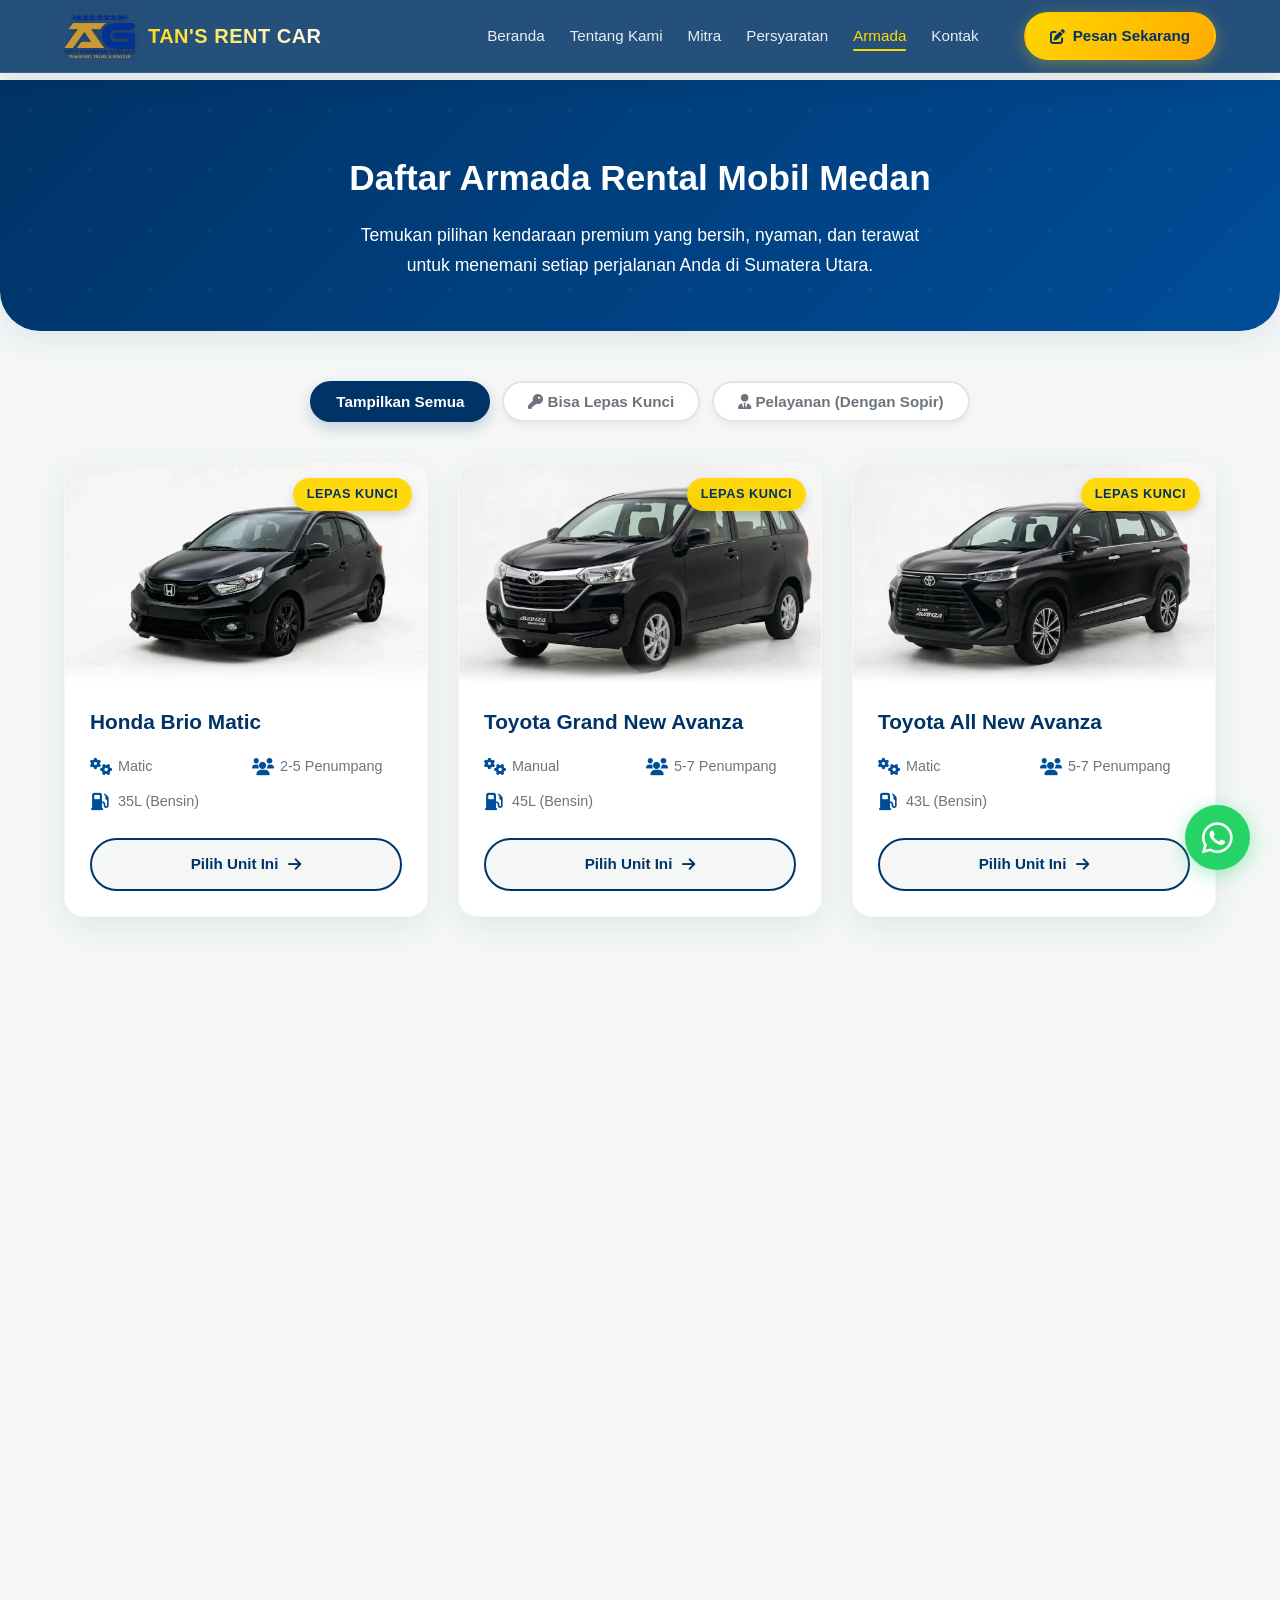
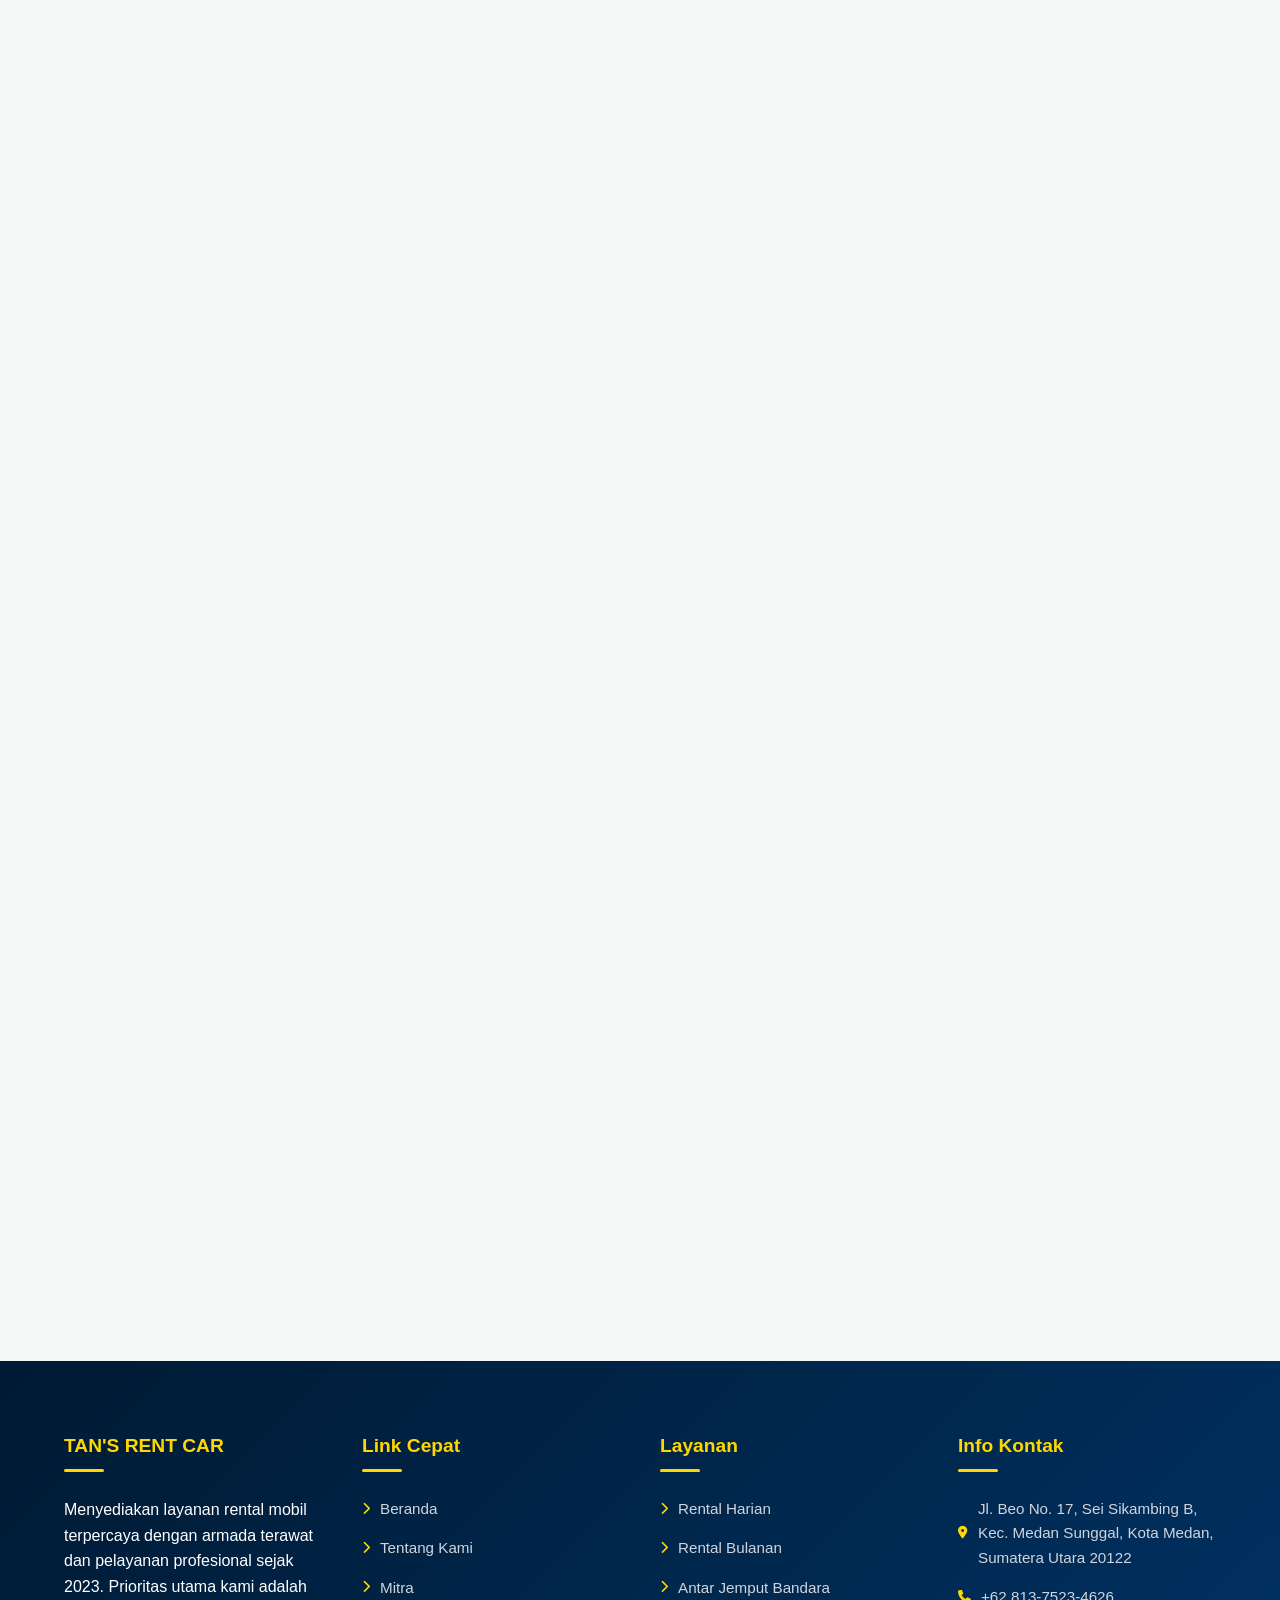
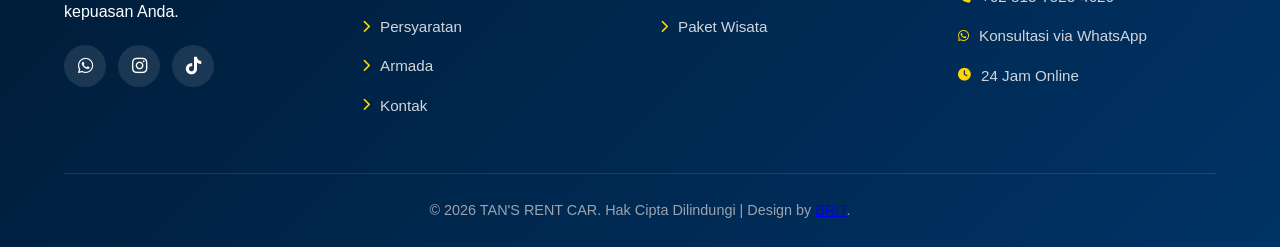
==== commit cd382839: "fix: drop inline styles so CSP style-src no longer needs unsafe-inline Header scroll, armada filter," ====
--- a/armada.html
+++ b/armada.html
@@ -5,8 +5,9 @@
     <script defer src="https://www.googletagmanager.com/gtag/js?id=G-ZB8KFZRFWY"></script>
     <script src="js/gtag-init.js" defer></script>
     <meta charset="UTF-8">
+    <meta name="referrer" content="strict-origin-when-cross-origin">
     <meta name="viewport" content="width=device-width, initial-scale=1.0">
-    <meta http-equiv="Content-Security-Policy" content="default-src 'self'; script-src 'self' https://www.googletagmanager.com; style-src 'self' 'unsafe-inline' https://fonts.googleapis.com https://cdnjs.cloudflare.com; img-src 'self' data: https:; font-src 'self' https://fonts.gstatic.com https://cdnjs.cloudflare.com; connect-src 'self' https://www.google-analytics.com https://analytics.google.com https://www.googletagmanager.com https://region1.google-analytics.com https://stats.g.doubleclick.net https://www.google.com; object-src 'none'; frame-src 'none'; worker-src 'none'; manifest-src 'self'; base-uri 'self'; form-action 'self'; upgrade-insecure-requests;">
+    <meta http-equiv="Content-Security-Policy" content="default-src 'self'; script-src 'self' https://www.googletagmanager.com; style-src 'self' https://fonts.googleapis.com https://cdnjs.cloudflare.com; img-src 'self' data: https:; font-src 'self' https://fonts.gstatic.com https://cdnjs.cloudflare.com; connect-src 'self' https://www.google-analytics.com https://analytics.google.com https://www.googletagmanager.com https://region1.google-analytics.com https://stats.g.doubleclick.net https://www.google.com; object-src 'none'; frame-src 'none'; worker-src 'none'; manifest-src 'self'; base-uri 'self'; form-action 'self'; upgrade-insecure-requests;">
     <meta http-equiv="X-Content-Type-Options" content="nosniff">
     <meta http-equiv="Referrer-Policy" content="strict-origin-when-cross-origin">
     <meta http-equiv="Permissions-Policy" content="geolocation=(), microphone=(), camera=()">
--- a/css/armada.css
+++ b/css/armada.css
@@ -671,3 +671,14 @@
     transform: translate(0, 0);
     transition: opacity 0.8s ease, transform 0.8s cubic-bezier(0.175, 0.885, 0.32, 1.275);
 }
+
+/* Status header saat halaman di-scroll (dipindah dari inline style agar CSP tanpa unsafe-inline) */
+header.is-scrolled {
+    padding: 8px 0;
+    background-color: rgba(0, 51, 102, 0.95);
+}
+
+/* Kartu armada yang tersaring keluar (pengganti style.display dari JS) */
+.armada-card.is-filtered-out {
+    display: none;
+}
